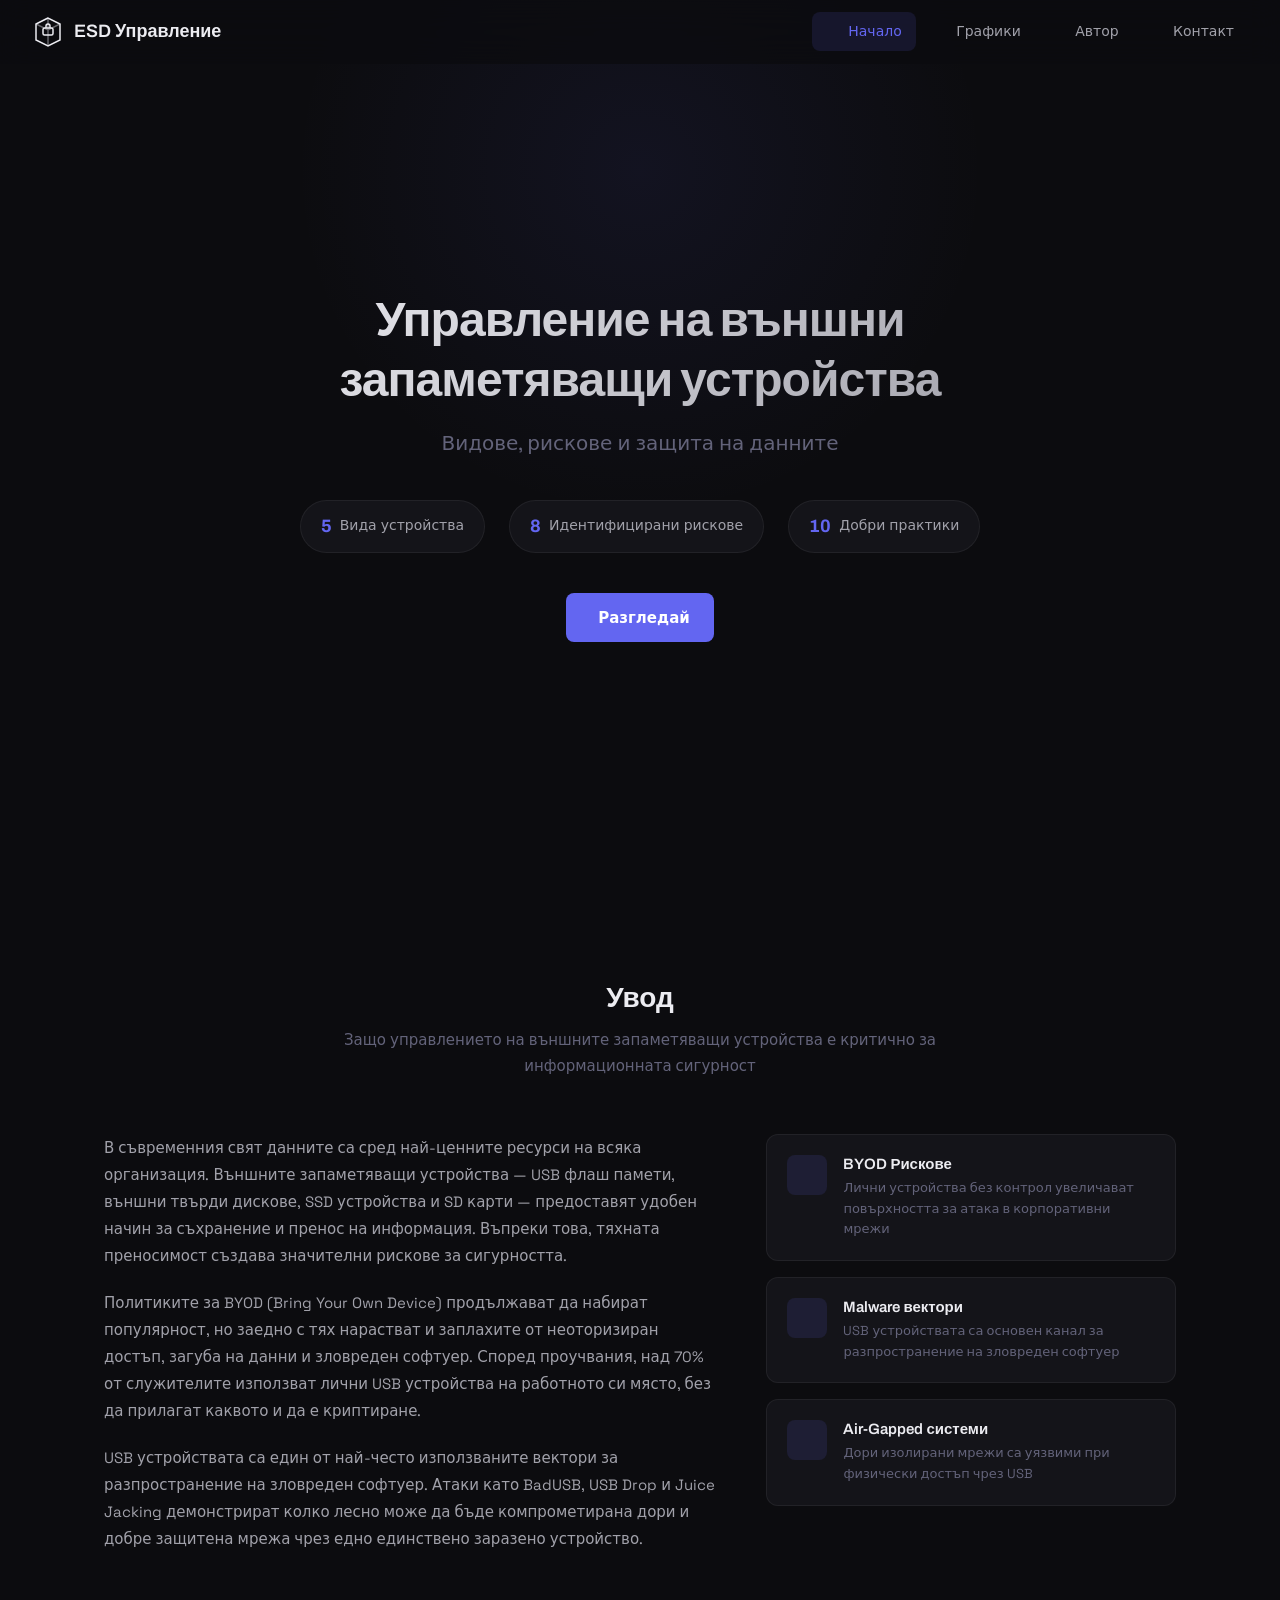
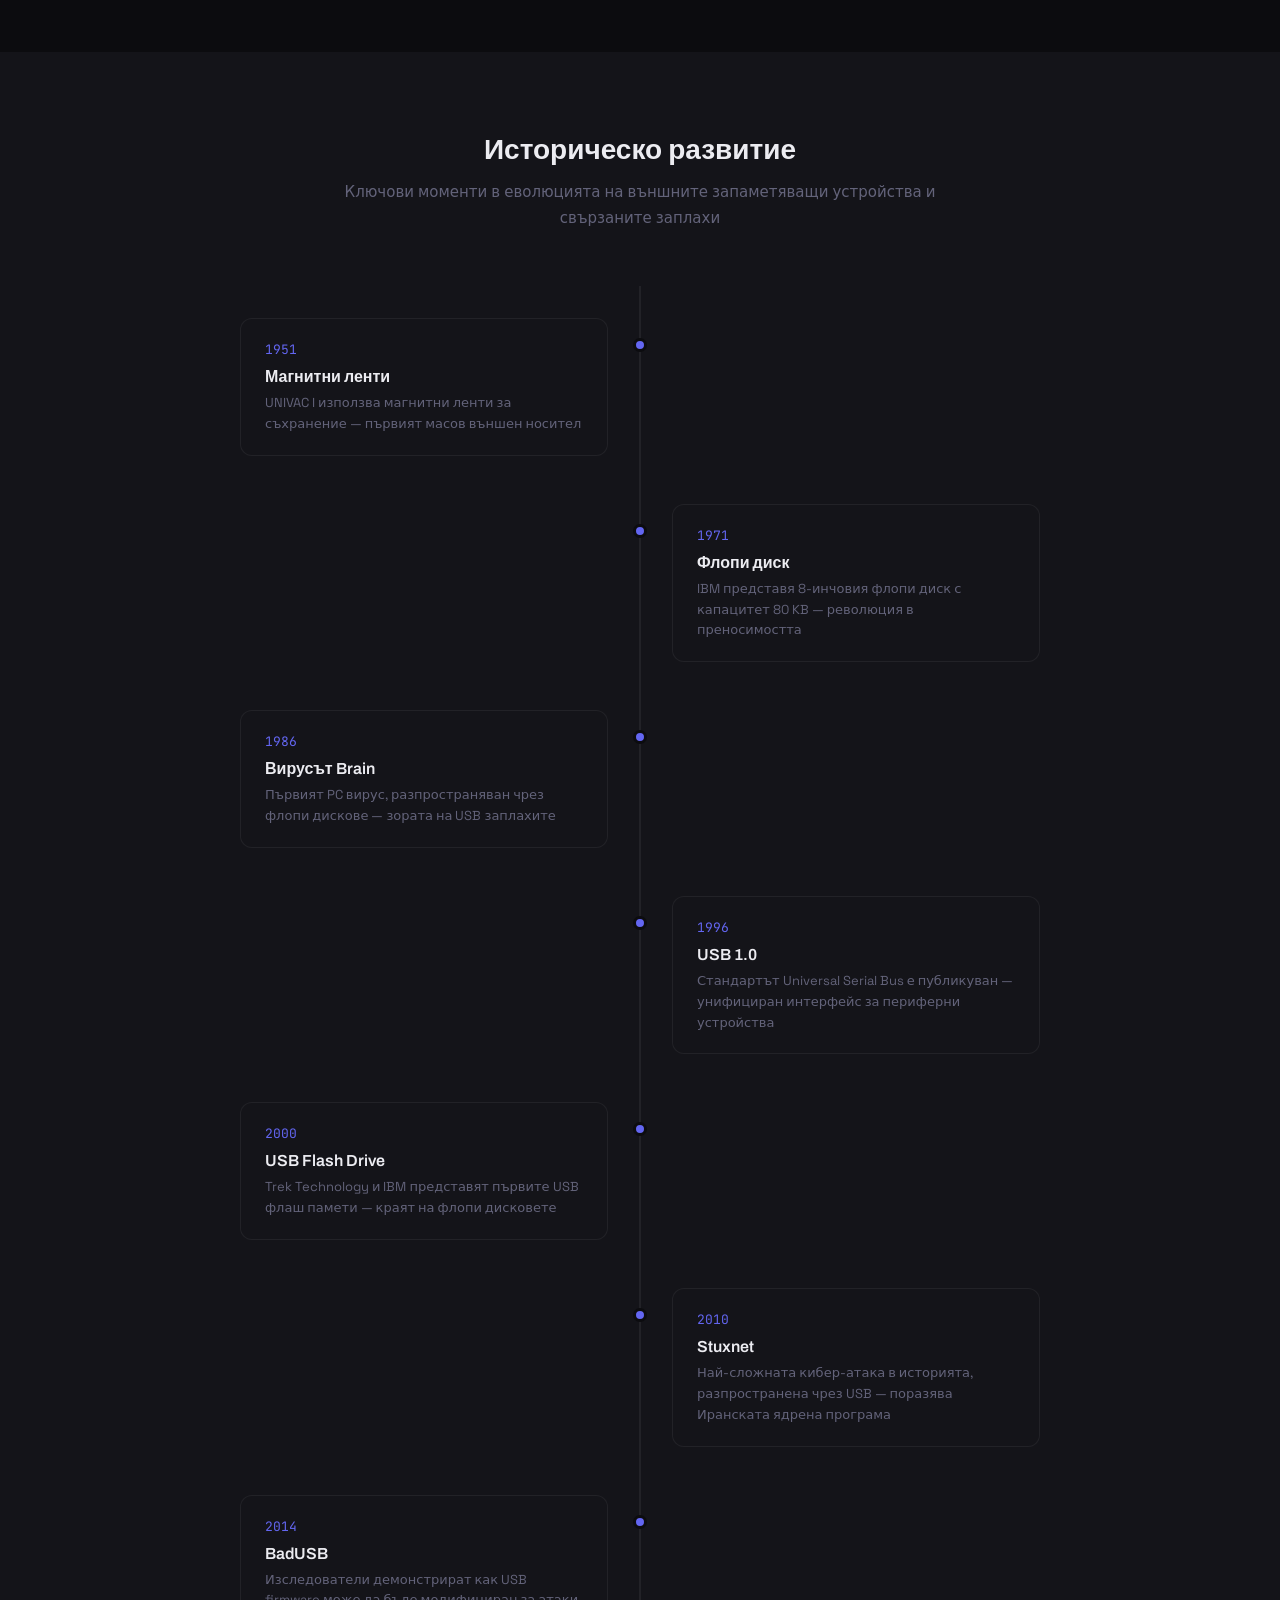
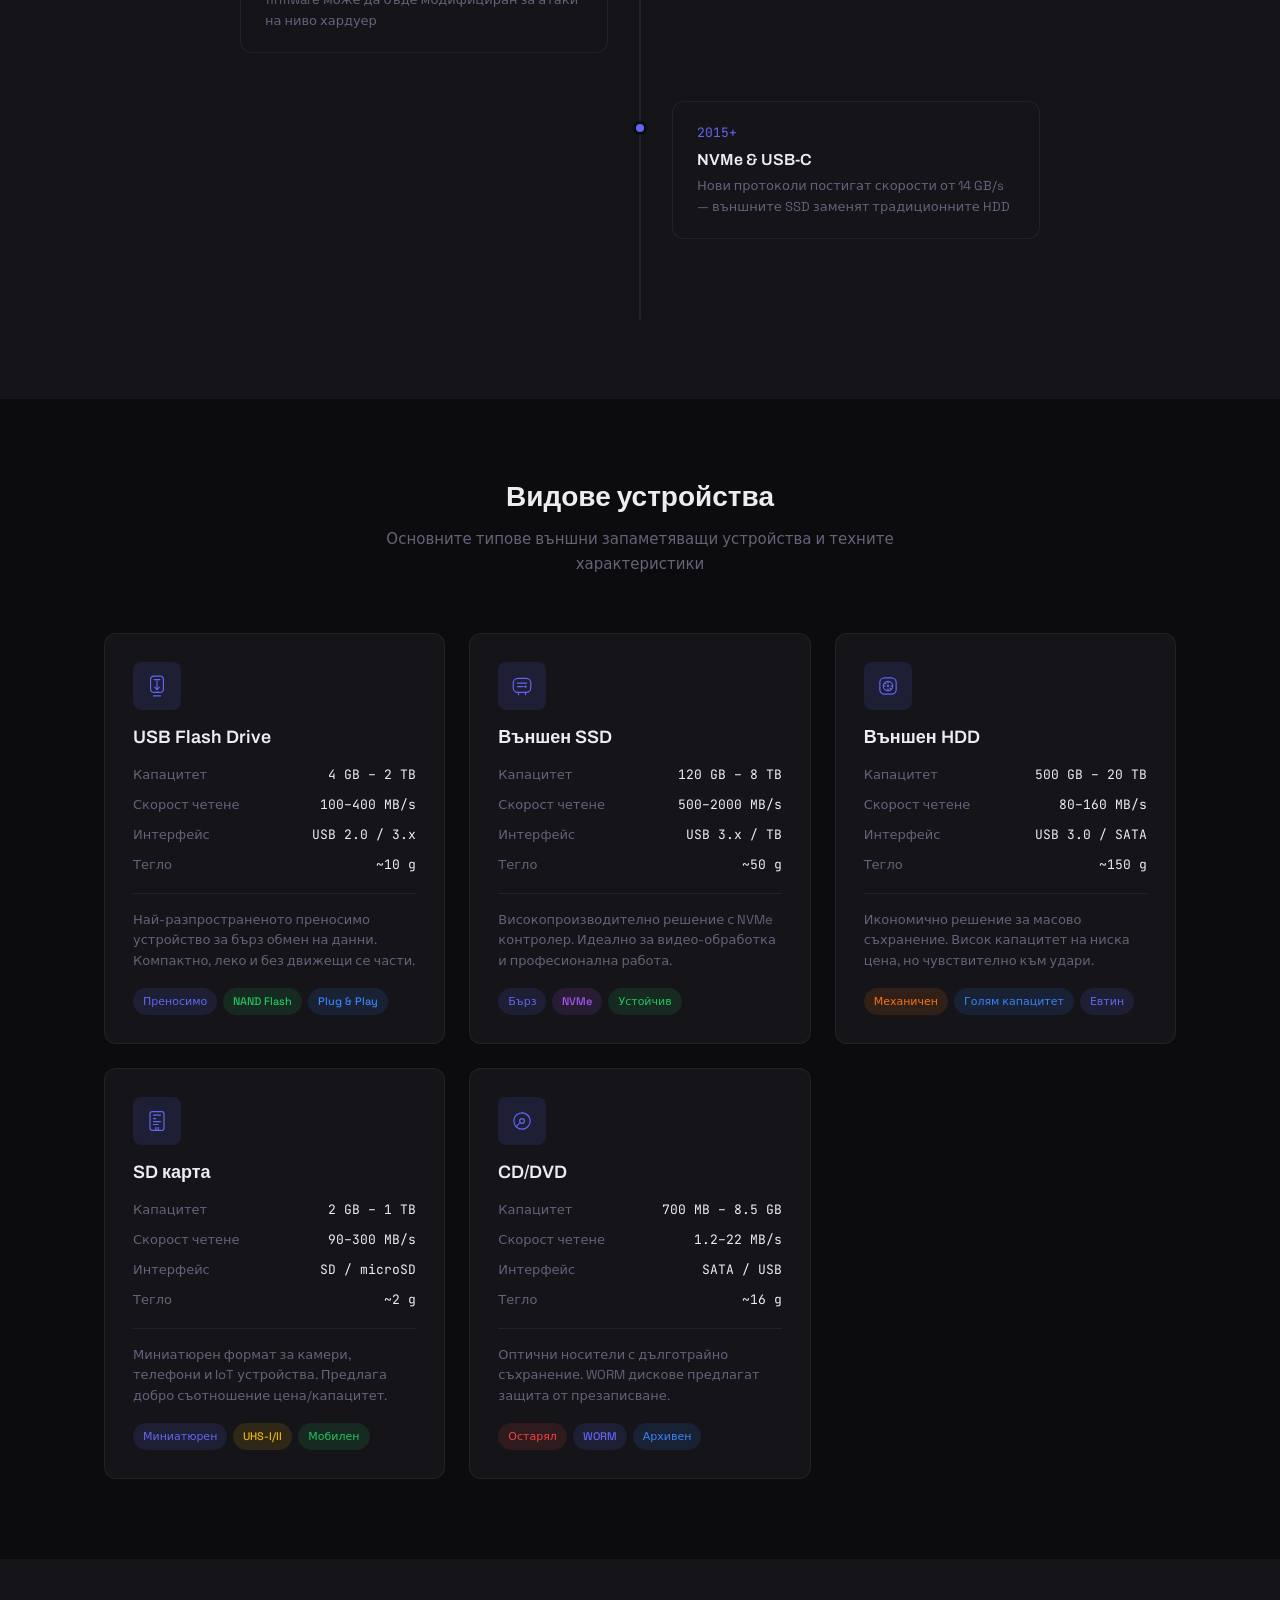
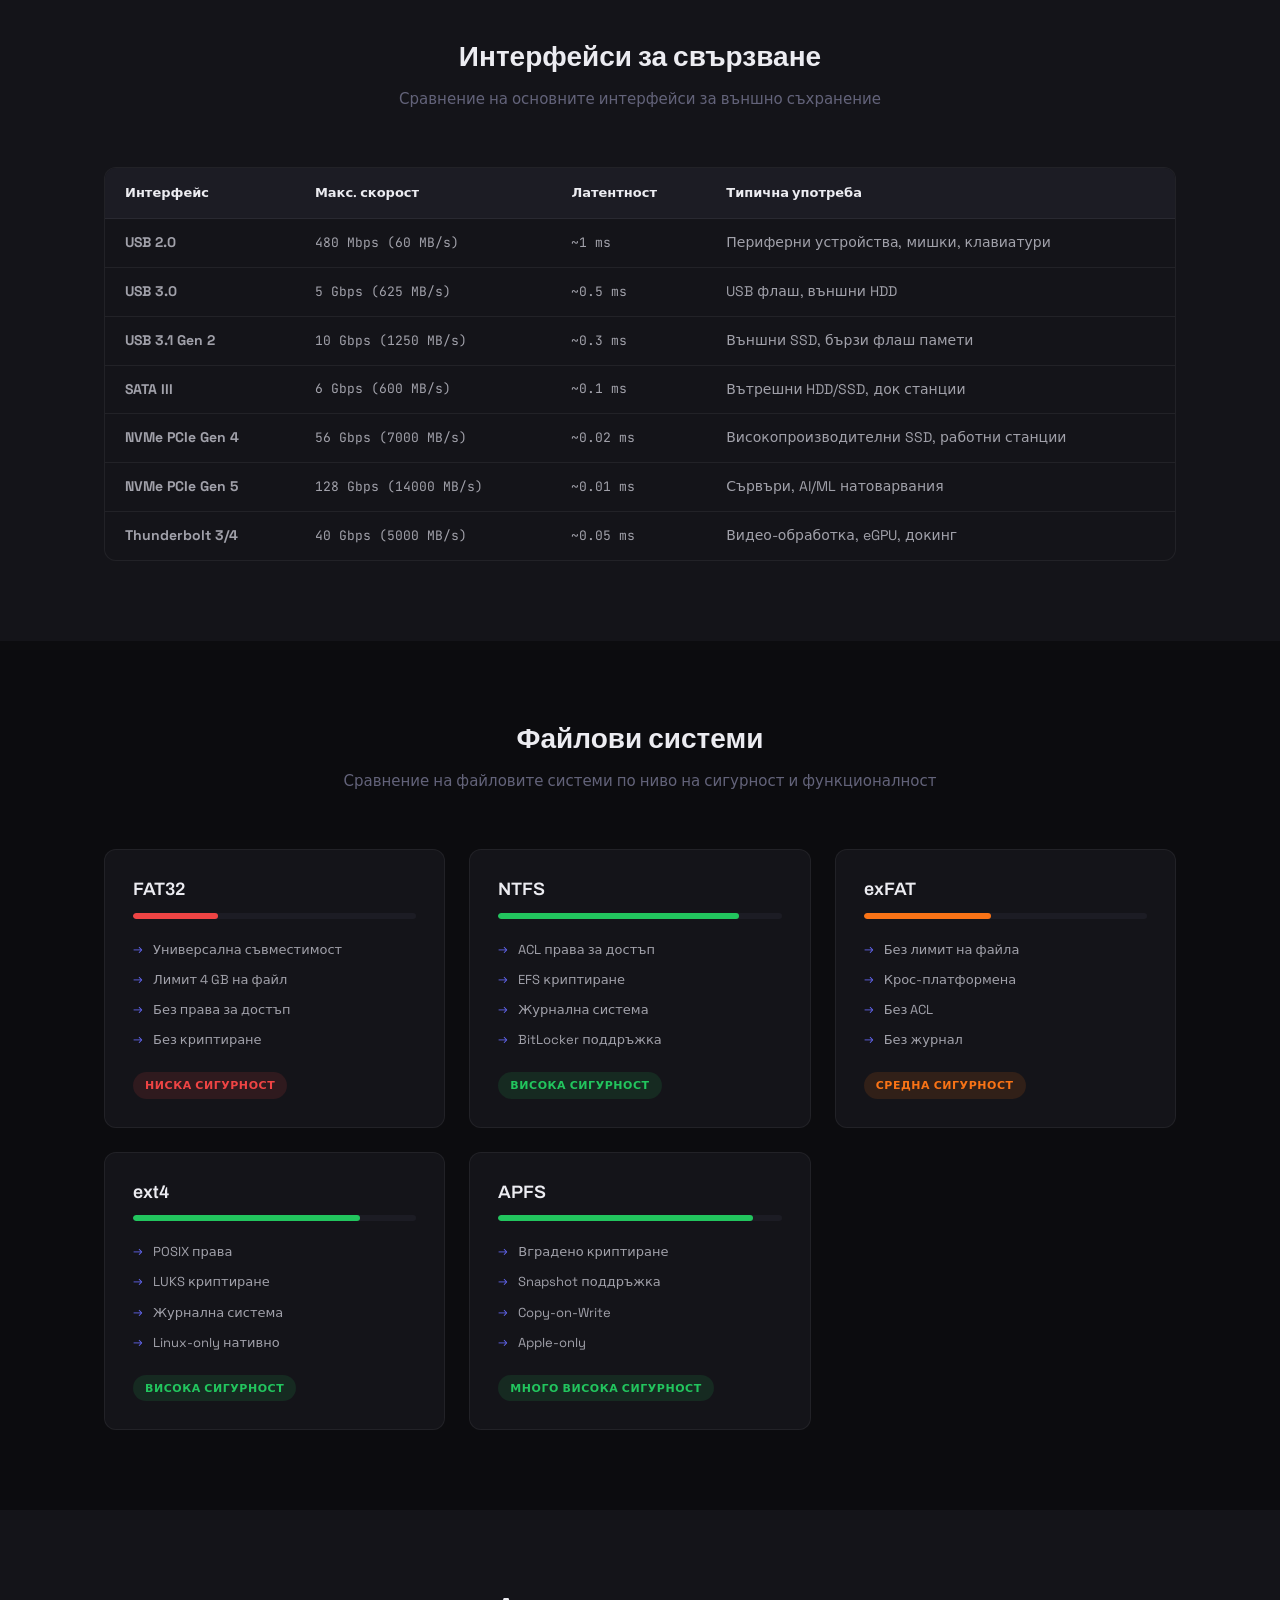
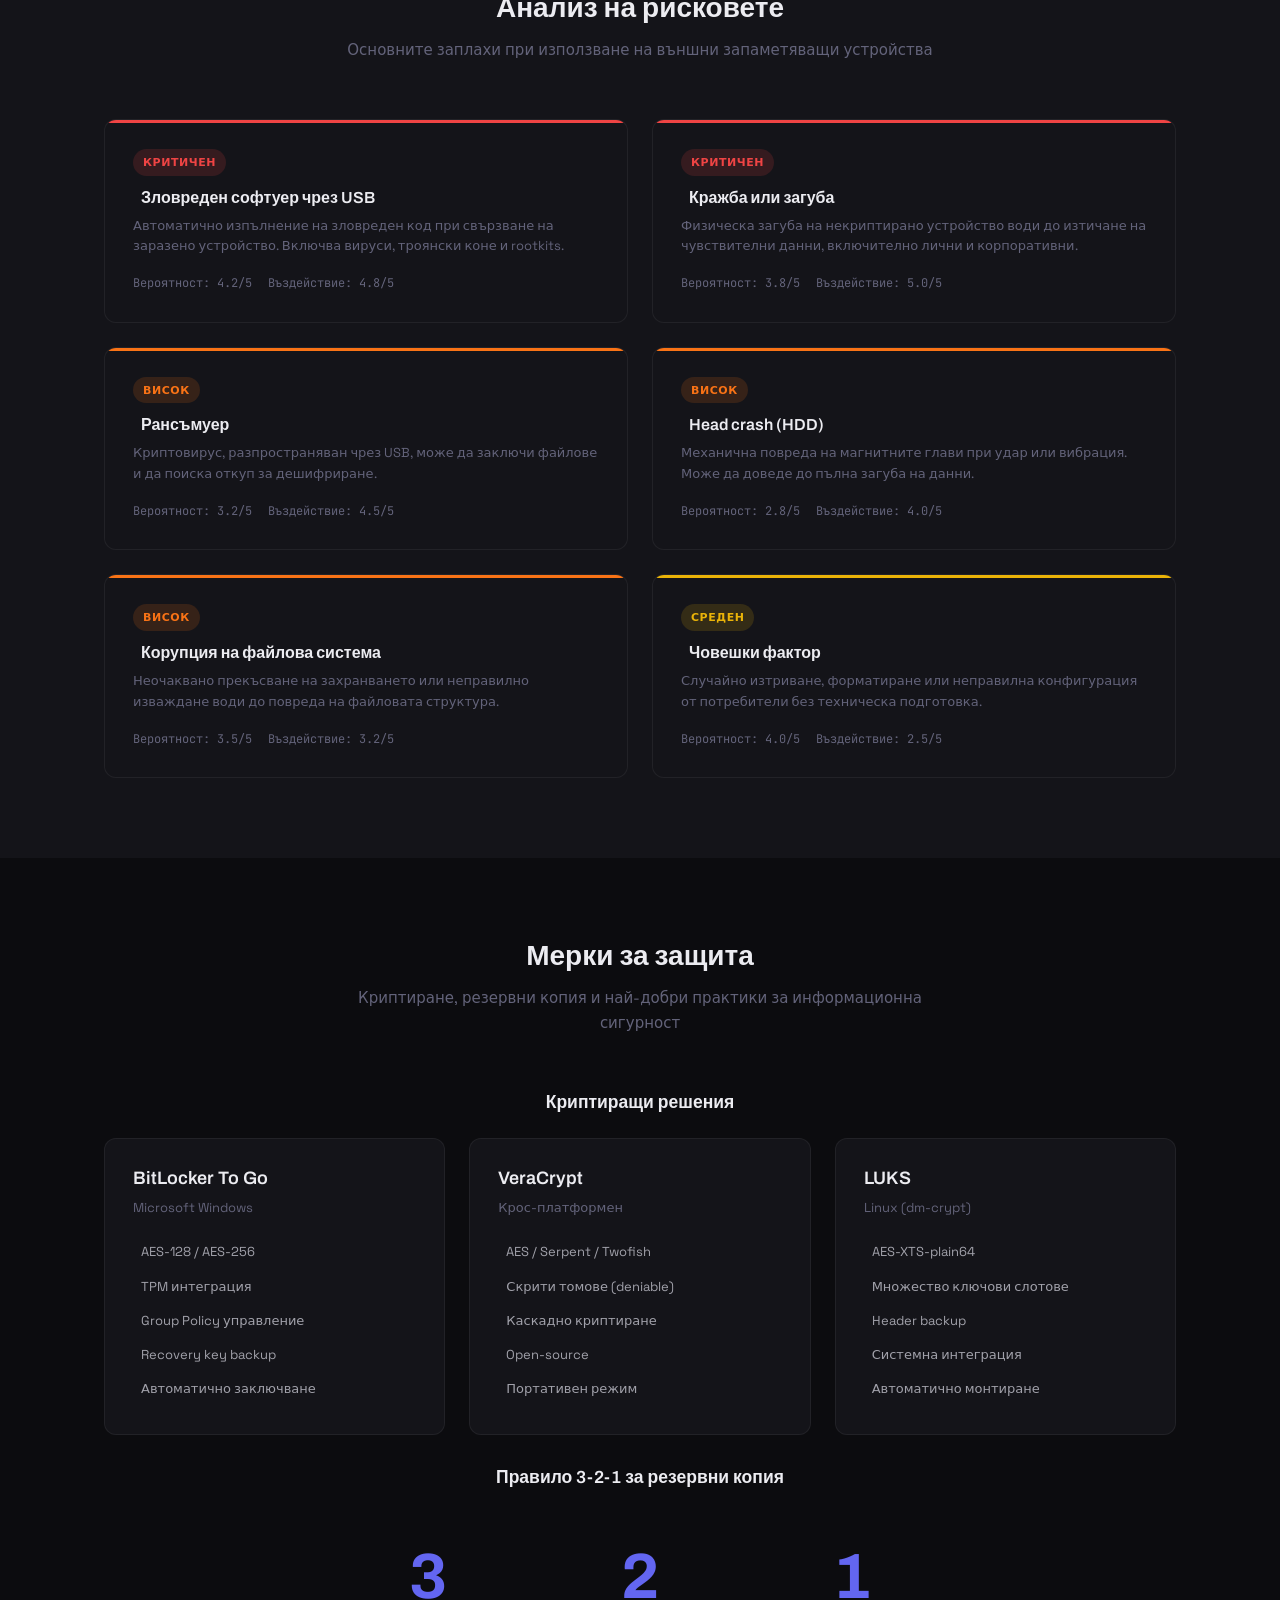
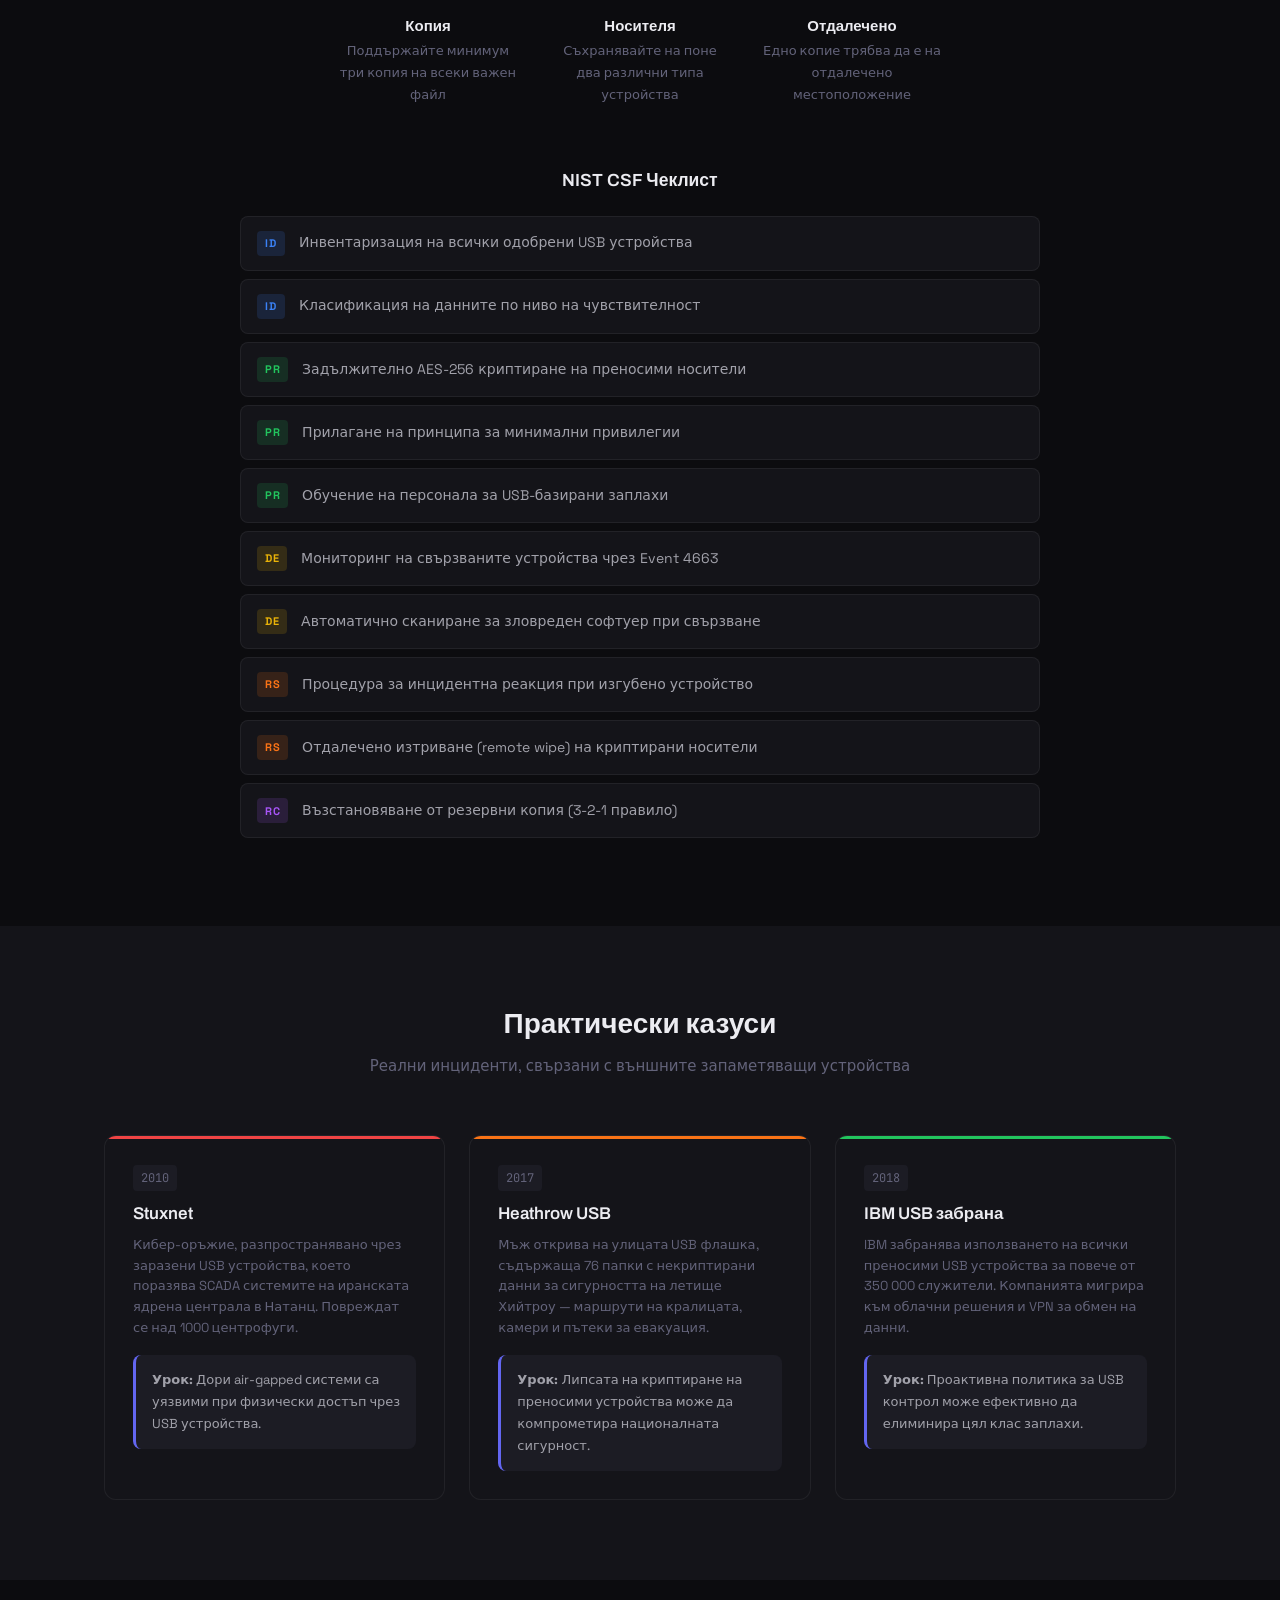
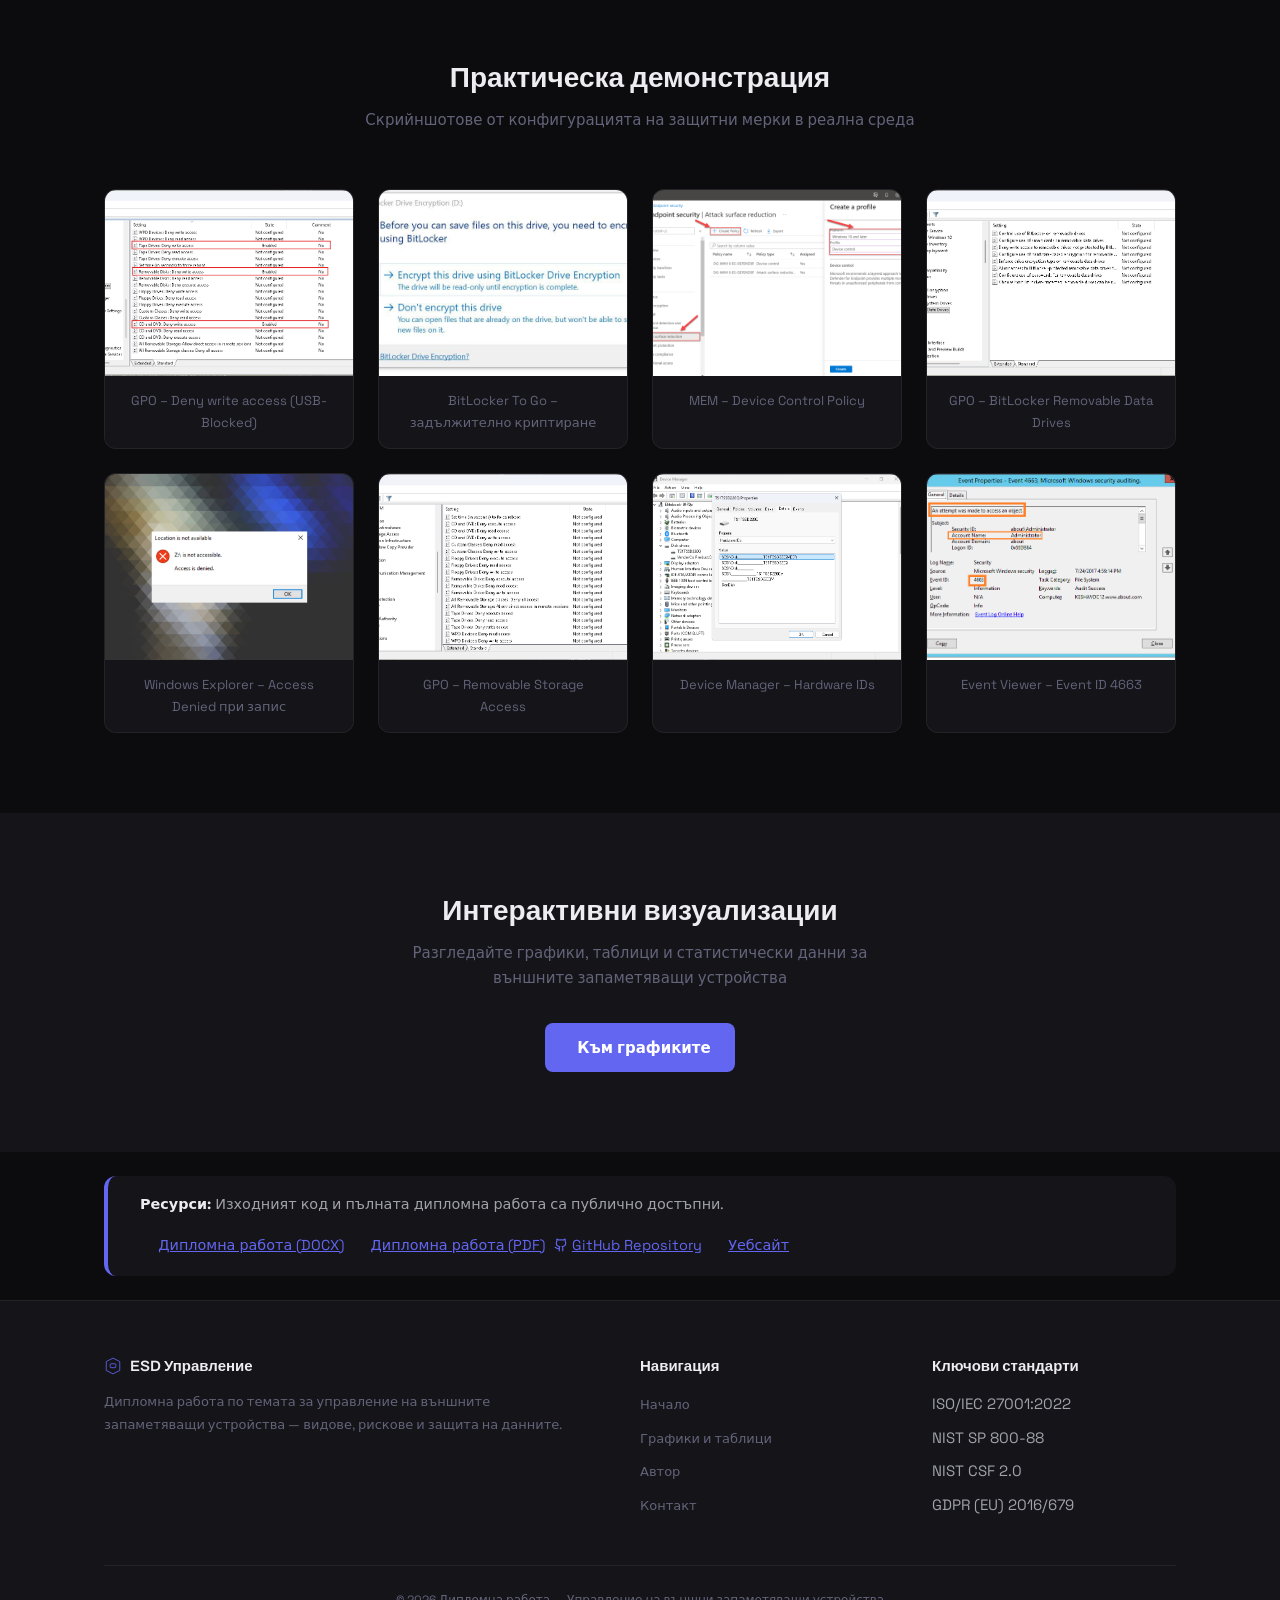
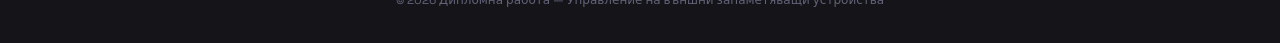
==== web/index.html @ ff4029f3 "Refactor code structure for improved readability and maintainability" ====
﻿<!DOCTYPE html>
<html lang="bg">
<head>
  <meta charset="UTF-8">
  <meta name="viewport" content="width=device-width, initial-scale=1.0">
  <title>ESD — Управление на външни запаметяващи устройства</title>
  <meta name="description" content="Дипломна работа — Видове, рискове и защита на данните при използване на USB, SSD, HDD, SD карти и оптични носители.">
  <link rel="stylesheet" href="css/style.css">
  <link rel="icon" type="image/x-icon" href="assets/img/favicon.ico">
  <link rel="icon" type="image/svg+xml" href="assets/img/favicon.svg">
</head>
<body>
  <nav class="navbar" id="navbar">
    <a href="index.html" class="nav-brand">
      <svg class="logo-svg" viewBox="0 0 32 32" fill="none" xmlns="http://www.w3.org/2000/svg" aria-label="ESD Logo">
        <path d="M16 2L4 8v16l12 6 12-6V8L16 2z" stroke="currentColor" stroke-width="1.5" fill="none"/>
        <path d="M16 2v28M4 8l12 6 12-6" stroke="currentColor" stroke-width="1.5" opacity="0.4"/>
        <rect x="11" y="12" width="10" height="7" rx="1.5" stroke="currentColor" stroke-width="1.5"/>
        <path d="M14 12V10a2 2 0 0 1 4 0v2" stroke="currentColor" stroke-width="1.5"/>
      </svg>
      <span>ESD Управление</span>
    </a>
    <button class="nav-toggle" aria-label="Отвори навигация" id="navToggle">
      <i data-lucide="menu"></i>
    </button>
    <ul class="nav-links" id="navLinks">
      <li><a href="index.html" class="active"><i data-lucide="home"></i> Начало</a></li>
      <li><a href="charts.html"><i data-lucide="bar-chart-2"></i> Графики</a></li>
      <li><a href="author.html"><i data-lucide="graduation-cap"></i> Автор</a></li>
      <li><a href="contact.html"><i data-lucide="mail"></i> Контакт</a></li>
    </ul>
  </nav>
  <section class="hero" id="hero">
    <div class="hero-content">
      <h1>Управление на външни запаметяващи устройства</h1>
      <p class="hero-subtitle">Видове, рискове и защита на данните</p>
      <div class="hero-stats">
        <div class="stat-pill"><strong>5</strong> Вида устройства</div>
        <div class="stat-pill"><strong>8</strong> Идентифицирани рискове</div>
        <div class="stat-pill"><strong>10</strong> Добри практики</div>
      </div>
      <a href="#intro" class="btn btn-primary"><i data-lucide="arrow-down"></i> Разгледай</a>
    </div>
  </section>
  <section class="section" id="intro">
    <div class="container">
      <div class="section-header fade-in">
        <h2>Увод</h2>
        <p>Защо управлението на външните запаметяващи устройства е критично за информационната сигурност</p>
      </div>
      <div class="intro-grid fade-in">
        <div class="intro-text">
          <p>В съвременния свят данните са сред най-ценните ресурси на всяка организация. Външните запаметяващи устройства — USB флаш памети, външни твърди дискове, SSD устройства и SD карти — предоставят удобен начин за съхранение и пренос на информация. Въпреки това, тяхната преносимост създава значителни рискове за сигурността.</p>
          <p>Политиките за BYOD (Bring Your Own Device) продължават да набират популярност, но заедно с тях нарастват и заплахите от неоторизиран достъп, загуба на данни и зловреден софтуер. Според проучвания, над 70% от служителите използват лични USB устройства на работното си място, без да прилагат каквото и да е криптиране.</p>
          <p>USB устройствата са един от най-често използваните вектори за разпространение на зловреден софтуер. Атаки като BadUSB, USB Drop и Juice Jacking демонстрират колко лесно може да бъде компрометирана дори и добре защитена мрежа чрез едно единствено заразено устройство.</p>
        </div>
        <div class="highlight-cards">
          <div class="highlight-card">
            <div class="icon"><i data-lucide="smartphone"></i></div>
            <div>
              <h4>BYOD Рискове</h4>
              <p>Лични устройства без контрол увеличават повърхността за атака в корпоративни мрежи</p>
            </div>
          </div>
          <div class="highlight-card">
            <div class="icon"><i data-lucide="bug"></i></div>
            <div>
              <h4>Malware вектори</h4>
              <p>USB устройствата са основен канал за разпространение на зловреден софтуер</p>
            </div>
          </div>
          <div class="highlight-card">
            <div class="icon"><i data-lucide="shield-off"></i></div>
            <div>
              <h4>Air-Gapped системи</h4>
              <p>Дори изолирани мрежи са уязвими при физически достъп чрез USB</p>
            </div>
          </div>
        </div>
      </div>
    </div>
  </section>
  <section class="section" id="history" style="background: var(--bg-surface);">
    <div class="container">
      <div class="section-header fade-in">
        <h2>Историческо развитие</h2>
        <p>Ключови моменти в еволюцията на външните запаметяващи устройства и свързаните заплахи</p>
      </div>
      <div class="timeline fade-in">
        <div class="timeline-item">
          <div class="timeline-dot"></div>
          <div class="timeline-card">
            <div class="timeline-year">1951</div>
            <h4>Магнитни ленти</h4>
            <p>UNIVAC I използва магнитни ленти за съхранение — първият масов външен носител</p>
          </div>
        </div>
        <div class="timeline-item">
          <div class="timeline-dot"></div>
          <div class="timeline-card">
            <div class="timeline-year">1971</div>
            <h4>Флопи диск</h4>
            <p>IBM представя 8-инчовия флопи диск с капацитет 80 KB — революция в преносимостта</p>
          </div>
        </div>
        <div class="timeline-item">
          <div class="timeline-dot"></div>
          <div class="timeline-card">
            <div class="timeline-year">1986</div>
            <h4>Вирусът Brain</h4>
            <p>Първият PC вирус, разпространяван чрез флопи дискове — зората на USB заплахите</p>
          </div>
        </div>
        <div class="timeline-item">
          <div class="timeline-dot"></div>
          <div class="timeline-card">
            <div class="timeline-year">1996</div>
            <h4>USB 1.0</h4>
            <p>Стандартът Universal Serial Bus е публикуван — унифициран интерфейс за периферни устройства</p>
          </div>
        </div>
        <div class="timeline-item">
          <div class="timeline-dot"></div>
          <div class="timeline-card">
            <div class="timeline-year">2000</div>
            <h4>USB Flash Drive</h4>
            <p>Trek Technology и IBM представят първите USB флаш памети — краят на флопи дисковете</p>
          </div>
        </div>
        <div class="timeline-item">
          <div class="timeline-dot"></div>
          <div class="timeline-card">
            <div class="timeline-year">2010</div>
            <h4>Stuxnet</h4>
            <p>Най-сложната кибер-атака в историята, разпространена чрез USB — поразява Иранската ядрена програма</p>
          </div>
        </div>
        <div class="timeline-item">
          <div class="timeline-dot"></div>
          <div class="timeline-card">
            <div class="timeline-year">2014</div>
            <h4>BadUSB</h4>
            <p>Изследователи демонстрират как USB firmware може да бъде модифициран за атаки на ниво хардуер</p>
          </div>
        </div>
        <div class="timeline-item">
          <div class="timeline-dot"></div>
          <div class="timeline-card">
            <div class="timeline-year">2015+</div>
            <h4>NVMe & USB-C</h4>
            <p>Нови протоколи постигат скорости от 14 GB/s — външните SSD заменят традиционните HDD</p>
          </div>
        </div>
      </div>
    </div>
  </section>
  <section class="section" id="devices">
    <div class="container">
      <div class="section-header fade-in">
        <h2>Видове устройства</h2>
        <p>Основните типове външни запаметяващи устройства и техните характеристики</p>
      </div>
      <div class="grid-3 stagger fade-in">
        <div class="device-card">
          <div class="device-icon" aria-hidden="true">
            <svg class="device-illustration" viewBox="0 0 48 48" fill="none" xmlns="http://www.w3.org/2000/svg">
              <rect x="13" y="7" width="22" height="28" rx="6" stroke="currentColor" stroke-width="2"/>
              <path d="M19 13h10" stroke="currentColor" stroke-width="2" stroke-linecap="round"/>
              <path d="M24 15v15" stroke="currentColor" stroke-width="2" stroke-linecap="round"/>
              <path d="M24 30l-4-4" stroke="currentColor" stroke-width="2" stroke-linecap="round" stroke-linejoin="round"/>
              <path d="M24 30l4-4" stroke="currentColor" stroke-width="2" stroke-linecap="round" stroke-linejoin="round"/>
              <path d="M21 35h6" stroke="currentColor" stroke-width="2" stroke-linecap="round"/>
              <path d="M18 41h12" stroke="currentColor" stroke-width="2" stroke-linecap="round"/>
            </svg>
          </div>
          <h3>USB Flash Drive</h3>
          <div class="device-specs">
            <div class="spec-row"><span class="spec-label">Капацитет</span><span class="spec-value">4 GB – 2 TB</span></div>
            <div class="spec-row"><span class="spec-label">Скорост четене</span><span class="spec-value">100–400 MB/s</span></div>
            <div class="spec-row"><span class="spec-label">Интерфейс</span><span class="spec-value">USB 2.0 / 3.x</span></div>
            <div class="spec-row"><span class="spec-label">Тегло</span><span class="spec-value">~10 g</span></div>
          </div>
          <p>Най-разпространеното преносимо устройство за бърз обмен на данни. Компактно, леко и без движещи се части.</p>
          <div class="tag-pills">
            <span class="tag-pill">Преносимо</span>
            <span class="tag-pill green">NAND Flash</span>
            <span class="tag-pill blue">Plug & Play</span>
          </div>
        </div>
        <div class="device-card">
          <div class="device-icon" aria-hidden="true">
            <svg class="device-illustration" viewBox="0 0 48 48" fill="none" xmlns="http://www.w3.org/2000/svg">
              <rect x="9" y="11" width="30" height="24" rx="8" stroke="currentColor" stroke-width="2"/>
              <path d="M16 19h16" stroke="currentColor" stroke-width="2" stroke-linecap="round"/>
              <path d="M16 25h10" stroke="currentColor" stroke-width="2" stroke-linecap="round"/>
              <circle cx="30" cy="25" r="2" fill="currentColor"/>
              <path d="M18 35v4" stroke="currentColor" stroke-width="2" stroke-linecap="round"/>
              <path d="M30 35v4" stroke="currentColor" stroke-width="2" stroke-linecap="round"/>
            </svg>
          </div>
          <h3>Външен SSD</h3>
          <div class="device-specs">
            <div class="spec-row"><span class="spec-label">Капацитет</span><span class="spec-value">120 GB – 8 TB</span></div>
            <div class="spec-row"><span class="spec-label">Скорост четене</span><span class="spec-value">500–2000 MB/s</span></div>
            <div class="spec-row"><span class="spec-label">Интерфейс</span><span class="spec-value">USB 3.x / TB</span></div>
            <div class="spec-row"><span class="spec-label">Тегло</span><span class="spec-value">~50 g</span></div>
          </div>
          <p>Високопроизводително решение с NVMe контролер. Идеално за видео-обработка и професионална работа.</p>
          <div class="tag-pills">
            <span class="tag-pill">Бърз</span>
            <span class="tag-pill purple">NVMe</span>
            <span class="tag-pill green">Устойчив</span>
          </div>
        </div>
        <div class="device-card">
          <div class="device-icon" aria-hidden="true">
            <svg class="device-illustration" viewBox="0 0 48 48" fill="none" xmlns="http://www.w3.org/2000/svg">
              <rect x="10" y="10" width="28" height="28" rx="8" stroke="currentColor" stroke-width="2"/>
              <circle cx="24" cy="24" r="8" stroke="currentColor" stroke-width="2"/>
              <circle cx="24" cy="24" r="2" fill="currentColor"/>
              <path d="M24 16v3" stroke="currentColor" stroke-width="2" stroke-linecap="round"/>
              <path d="M24 29v3" stroke="currentColor" stroke-width="2" stroke-linecap="round"/>
              <path d="M16 24h3" stroke="currentColor" stroke-width="2" stroke-linecap="round"/>
              <path d="M29 24h3" stroke="currentColor" stroke-width="2" stroke-linecap="round"/>
              <path d="M18.5 18.5l2 2" stroke="currentColor" stroke-width="2" stroke-linecap="round"/>
              <path d="M27.5 27.5l2 2" stroke="currentColor" stroke-width="2" stroke-linecap="round"/>
            </svg>
          </div>
          <h3>Външен HDD</h3>
          <div class="device-specs">
            <div class="spec-row"><span class="spec-label">Капацитет</span><span class="spec-value">500 GB – 20 TB</span></div>
            <div class="spec-row"><span class="spec-label">Скорост четене</span><span class="spec-value">80–160 MB/s</span></div>
            <div class="spec-row"><span class="spec-label">Интерфейс</span><span class="spec-value">USB 3.0 / SATA</span></div>
            <div class="spec-row"><span class="spec-label">Тегло</span><span class="spec-value">~150 g</span></div>
          </div>
          <p>Икономично решение за масово съхранение. Висок капацитет на ниска цена, но чувствително към удари.</p>
          <div class="tag-pills">
            <span class="tag-pill orange">Механичен</span>
            <span class="tag-pill blue">Голям капацитет</span>
            <span class="tag-pill">Евтин</span>
          </div>
        </div>
        <div class="device-card">
          <div class="device-icon" aria-hidden="true">
            <svg class="device-illustration" viewBox="0 0 48 48" fill="none" xmlns="http://www.w3.org/2000/svg">
              <rect x="12" y="8" width="24" height="32" rx="4" stroke="currentColor" stroke-width="2"/>
              <path d="M18 14h12" stroke="currentColor" stroke-width="2" stroke-linecap="round"/>
              <path d="M18 20h4" stroke="currentColor" stroke-width="2" stroke-linecap="round"/>
              <path d="M18 25h12" stroke="currentColor" stroke-width="2" stroke-linecap="round"/>
              <path d="M18 30h8" stroke="currentColor" stroke-width="2" stroke-linecap="round"/>
              <path d="M22 40v-5" stroke="currentColor" stroke-width="2" stroke-linecap="round"/>
              <path d="M26 40v-5" stroke="currentColor" stroke-width="2" stroke-linecap="round"/>
            </svg>
          </div>
          <h3>SD карта</h3>
          <div class="device-specs">
            <div class="spec-row"><span class="spec-label">Капацитет</span><span class="spec-value">2 GB – 1 TB</span></div>
            <div class="spec-row"><span class="spec-label">Скорост четене</span><span class="spec-value">90–300 MB/s</span></div>
            <div class="spec-row"><span class="spec-label">Интерфейс</span><span class="spec-value">SD / microSD</span></div>
            <div class="spec-row"><span class="spec-label">Тегло</span><span class="spec-value">~2 g</span></div>
          </div>
          <p>Миниатюрен формат за камери, телефони и IoT устройства. Предлага добро съотношение цена/капацитет.</p>
          <div class="tag-pills">
            <span class="tag-pill">Миниатюрен</span>
            <span class="tag-pill yellow">UHS-I/II</span>
            <span class="tag-pill green">Мобилен</span>
          </div>
        </div>
        <div class="device-card">
          <div class="device-icon" aria-hidden="true">
            <svg class="device-illustration" viewBox="0 0 48 48" fill="none" xmlns="http://www.w3.org/2000/svg">
              <circle cx="24" cy="24" r="14" stroke="currentColor" stroke-width="2"/>
              <circle cx="24" cy="24" r="4" stroke="currentColor" stroke-width="2"/>
              <path d="M24 10a14 14 0 0 1 12.12 7" stroke="currentColor" stroke-width="2" stroke-linecap="round" opacity="0.55"/>
              <path d="M14 33.5 19.5 28" stroke="currentColor" stroke-width="2" stroke-linecap="round"/>
            </svg>
          </div>
          <h3>CD/DVD</h3>
          <div class="device-specs">
            <div class="spec-row"><span class="spec-label">Капацитет</span><span class="spec-value">700 MB – 8.5 GB</span></div>
            <div class="spec-row"><span class="spec-label">Скорост четене</span><span class="spec-value">1.2–22 MB/s</span></div>
            <div class="spec-row"><span class="spec-label">Интерфейс</span><span class="spec-value">SATA / USB</span></div>
            <div class="spec-row"><span class="spec-label">Тегло</span><span class="spec-value">~16 g</span></div>
          </div>
          <p>Оптични носители с дълготрайно съхранение. WORM дискове предлагат защита от презаписване.</p>
          <div class="tag-pills">
            <span class="tag-pill red">Остарял</span>
            <span class="tag-pill">WORM</span>
            <span class="tag-pill blue">Архивен</span>
          </div>
        </div>

      </div>
    </div>
  </section>
  <section class="section" id="interfaces" style="background: var(--bg-surface);">
    <div class="container">
      <div class="section-header fade-in">
        <h2>Интерфейси за свързване</h2>
        <p>Сравнение на основните интерфейси за външно съхранение</p>
      </div>
      <div class="data-table-wrapper fade-in">
        <table class="data-table">
          <thead>
            <tr>
              <th>Интерфейс</th>
              <th>Макс. скорост</th>
              <th>Латентност</th>
              <th>Типична употреба</th>
            </tr>
          </thead>
          <tbody>
            <tr>
              <td><strong>USB 2.0</strong></td>
              <td class="mono">480 Mbps (60 MB/s)</td>
              <td class="mono">~1 ms</td>
              <td>Периферни устройства, мишки, клавиатури</td>
            </tr>
            <tr>
              <td><strong>USB 3.0</strong></td>
              <td class="mono">5 Gbps (625 MB/s)</td>
              <td class="mono">~0.5 ms</td>
              <td>USB флаш, външни HDD</td>
            </tr>
            <tr>
              <td><strong>USB 3.1 Gen 2</strong></td>
              <td class="mono">10 Gbps (1250 MB/s)</td>
              <td class="mono">~0.3 ms</td>
              <td>Външни SSD, бързи флаш памети</td>
            </tr>
            <tr>
              <td><strong>SATA III</strong></td>
              <td class="mono">6 Gbps (600 MB/s)</td>
              <td class="mono">~0.1 ms</td>
              <td>Вътрешни HDD/SSD, док станции</td>
            </tr>
            <tr>
              <td><strong>NVMe PCIe Gen 4</strong></td>
              <td class="mono">56 Gbps (7000 MB/s)</td>
              <td class="mono">~0.02 ms</td>
              <td>Високопроизводителни SSD, работни станции</td>
            </tr>
            <tr>
              <td><strong>NVMe PCIe Gen 5</strong></td>
              <td class="mono">128 Gbps (14000 MB/s)</td>
              <td class="mono">~0.01 ms</td>
              <td>Сървъри, AI/ML натоварвания</td>
            </tr>
            <tr>
              <td><strong>Thunderbolt 3/4</strong></td>
              <td class="mono">40 Gbps (5000 MB/s)</td>
              <td class="mono">~0.05 ms</td>
              <td>Видео-обработка, eGPU, докинг</td>
            </tr>
          </tbody>
        </table>
      </div>
    </div>
  </section>
  <section class="section" id="filesystems">
    <div class="container">
      <div class="section-header fade-in">
        <h2>Файлови системи</h2>
        <p>Сравнение на файловите системи по ниво на сигурност и функционалност</p>
      </div>
      <div class="grid-3 stagger fade-in">

        <div class="fs-card">
          <h3>FAT32</h3>
          <div class="security-bar"><div class="security-fill" style="width:30%; background: var(--red);"></div></div>
          <ul>
            <li>Универсална съвместимост</li>
            <li>Лимит 4 GB на файл</li>
            <li>Без права за достъп</li>
            <li>Без криптиране</li>
          </ul>
          <span class="verdict-badge poor">Ниска сигурност</span>
        </div>

        <div class="fs-card">
          <h3>NTFS</h3>
          <div class="security-bar"><div class="security-fill" style="width:85%; background: var(--green);"></div></div>
          <ul>
            <li>ACL права за достъп</li>
            <li>EFS криптиране</li>
            <li>Журнална система</li>
            <li>BitLocker поддръжка</li>
          </ul>
          <span class="verdict-badge good">Висока сигурност</span>
        </div>

        <div class="fs-card">
          <h3>exFAT</h3>
          <div class="security-bar"><div class="security-fill" style="width:45%; background: var(--orange);"></div></div>
          <ul>
            <li>Без лимит на файла</li>
            <li>Крос-платформена</li>
            <li>Без ACL</li>
            <li>Без журнал</li>
          </ul>
          <span class="verdict-badge limited">Средна сигурност</span>
        </div>

        <div class="fs-card">
          <h3>ext4</h3>
          <div class="security-bar"><div class="security-fill" style="width:80%; background: var(--green);"></div></div>
          <ul>
            <li>POSIX права</li>
            <li>LUKS криптиране</li>
            <li>Журнална система</li>
            <li>Linux-only нативно</li>
          </ul>
          <span class="verdict-badge good">Висока сигурност</span>
        </div>

        <div class="fs-card">
          <h3>APFS</h3>
          <div class="security-bar"><div class="security-fill" style="width:90%; background: var(--green);"></div></div>
          <ul>
            <li>Вградено криптиране</li>
            <li>Snapshot поддръжка</li>
            <li>Copy-on-Write</li>
            <li>Apple-only</li>
          </ul>
          <span class="verdict-badge good">Много висока сигурност</span>
        </div>

      </div>
    </div>
  </section>
  <section class="section" id="risks" style="background: var(--bg-surface);">
    <div class="container">
      <div class="section-header fade-in">
        <h2>Анализ на рисковете</h2>
        <p>Основните заплахи при използване на външни запаметяващи устройства</p>
      </div>
      <div class="grid-2 stagger fade-in">

        <div class="risk-card critical">
          <span class="severity-badge critical">Критичен</span>
          <h3><i data-lucide="bug"></i> Зловреден софтуер чрез USB</h3>
          <p>Автоматично изпълнение на зловреден код при свързване на заразено устройство. Включва вируси, троянски коне и rootkits.</p>
          <div class="risk-meta">
            <span>Вероятност: 4.2/5</span>
            <span>Въздействие: 4.8/5</span>
          </div>
        </div>

        <div class="risk-card critical">
          <span class="severity-badge critical">Критичен</span>
          <h3><i data-lucide="shield-off"></i> Кражба или загуба</h3>
          <p>Физическа загуба на некриптирано устройство води до изтичане на чувствителни данни, включително лични и корпоративни.</p>
          <div class="risk-meta">
            <span>Вероятност: 3.8/5</span>
            <span>Въздействие: 5.0/5</span>
          </div>
        </div>

        <div class="risk-card high">
          <span class="severity-badge high">Висок</span>
          <h3><i data-lucide="lock"></i> Рансъмуер</h3>
          <p>Криптовирус, разпространяван чрез USB, може да заключи файлове и да поиска откуп за дешифриране.</p>
          <div class="risk-meta">
            <span>Вероятност: 3.2/5</span>
            <span>Въздействие: 4.5/5</span>
          </div>
        </div>

        <div class="risk-card high">
          <span class="severity-badge high">Висок</span>
          <h3><i data-lucide="hard-drive"></i> Head crash (HDD)</h3>
          <p>Механична повреда на магнитните глави при удар или вибрация. Може да доведе до пълна загуба на данни.</p>
          <div class="risk-meta">
            <span>Вероятност: 2.8/5</span>
            <span>Въздействие: 4.0/5</span>
          </div>
        </div>

        <div class="risk-card high">
          <span class="severity-badge high">Висок</span>
          <h3><i data-lucide="file-warning"></i> Корупция на файлова система</h3>
          <p>Неочаквано прекъсване на захранването или неправилно изваждане води до повреда на файловата структура.</p>
          <div class="risk-meta">
            <span>Вероятност: 3.5/5</span>
            <span>Въздействие: 3.2/5</span>
          </div>
        </div>

        <div class="risk-card medium">
          <span class="severity-badge medium">Среден</span>
          <h3><i data-lucide="user-x"></i> Човешки фактор</h3>
          <p>Случайно изтриване, форматиране или неправилна конфигурация от потребители без техническа подготовка.</p>
          <div class="risk-meta">
            <span>Вероятност: 4.0/5</span>
            <span>Въздействие: 2.5/5</span>
          </div>
        </div>

      </div>
    </div>
  </section>
  <section class="section" id="protection">
    <div class="container">
      <div class="section-header fade-in">
        <h2>Мерки за защита</h2>
        <p>Криптиране, резервни копия и най-добри практики за информационна сигурност</p>
      </div>
      <h3 class="mb-3 fade-in" style="text-align:center; color: var(--text-primary);">Криптиращи решения</h3>
      <div class="grid-3 stagger fade-in mb-4">

        <div class="encrypt-card">
          <h3>BitLocker To Go</h3>
          <p class="subtitle">Microsoft Windows</p>
          <ul>
            <li><i data-lucide="check"></i> AES-128 / AES-256</li>
            <li><i data-lucide="check"></i> TPM интеграция</li>
            <li><i data-lucide="check"></i> Group Policy управление</li>
            <li><i data-lucide="check"></i> Recovery key backup</li>
            <li><i data-lucide="check"></i> Автоматично заключване</li>
          </ul>
        </div>

        <div class="encrypt-card">
          <h3>VeraCrypt</h3>
          <p class="subtitle">Крос-платформен</p>
          <ul>
            <li><i data-lucide="check"></i> AES / Serpent / Twofish</li>
            <li><i data-lucide="check"></i> Скрити томове (deniable)</li>
            <li><i data-lucide="check"></i> Каскадно криптиране</li>
            <li><i data-lucide="check"></i> Open-source</li>
            <li><i data-lucide="check"></i> Портативен режим</li>
          </ul>
        </div>

        <div class="encrypt-card">
          <h3>LUKS</h3>
          <p class="subtitle">Linux (dm-crypt)</p>
          <ul>
            <li><i data-lucide="check"></i> AES-XTS-plain64</li>
            <li><i data-lucide="check"></i> Множество ключови слотове</li>
            <li><i data-lucide="check"></i> Header backup</li>
            <li><i data-lucide="check"></i> Системна интеграция</li>
            <li><i data-lucide="check"></i> Автоматично монтиране</li>
          </ul>
        </div>

      </div>
      <h3 class="mb-3 fade-in" style="text-align:center; color: var(--text-primary);">Правило 3-2-1 за резервни копия</h3>
      <div class="backup-visual fade-in mb-4">
        <div class="backup-block">
          <div class="backup-number">3</div>
          <h4>Копия</h4>
          <p>Поддържайте минимум три копия на всеки важен файл</p>
        </div>
        <div class="backup-block">
          <div class="backup-number">2</div>
          <h4>Носителя</h4>
          <p>Съхранявайте на поне два различни типа устройства</p>
        </div>
        <div class="backup-block">
          <div class="backup-number">1</div>
          <h4>Отдалечено</h4>
          <p>Едно копие трябва да е на отдалечено местоположение</p>
        </div>
      </div>
      <h3 class="mb-3 fade-in" style="text-align:center; color: var(--text-primary);">NIST CSF Чеклист</h3>
      <div class="fade-in" style="max-width: 800px; margin: 0 auto;">
        <div class="nist-item"><span class="nist-badge id">ID</span><p>Инвентаризация на всички одобрени USB устройства</p></div>
        <div class="nist-item"><span class="nist-badge id">ID</span><p>Класификация на данните по ниво на чувствителност</p></div>
        <div class="nist-item"><span class="nist-badge pr">PR</span><p>Задължително AES-256 криптиране на преносими носители</p></div>
        <div class="nist-item"><span class="nist-badge pr">PR</span><p>Прилагане на принципа за минимални привилегии</p></div>
        <div class="nist-item"><span class="nist-badge pr">PR</span><p>Обучение на персонала за USB-базирани заплахи</p></div>
        <div class="nist-item"><span class="nist-badge de">DE</span><p>Мониторинг на свързваните устройства чрез Event 4663</p></div>
        <div class="nist-item"><span class="nist-badge de">DE</span><p>Автоматично сканиране за зловреден софтуер при свързване</p></div>
        <div class="nist-item"><span class="nist-badge rs">RS</span><p>Процедура за инцидентна реакция при изгубено устройство</p></div>
        <div class="nist-item"><span class="nist-badge rs">RS</span><p>Отдалечено изтриване (remote wipe) на криптирани носители</p></div>
        <div class="nist-item"><span class="nist-badge rc">RC</span><p>Възстановяване от резервни копия (3-2-1 правило)</p></div>
      </div>
    </div>
  </section>
  <section class="section" id="cases" style="background: var(--bg-surface);">
    <div class="container">
      <div class="section-header fade-in">
        <h2>Практически казуси</h2>
        <p>Реални инциденти, свързани с външните запаметяващи устройства</p>
      </div>
      <div class="grid-3 stagger fade-in">

        <div class="case-card danger">
          <span class="case-year">2010</span>
          <h3>Stuxnet</h3>
          <p>Кибер-оръжие, разпространявано чрез заразени USB устройства, което поразява SCADA системите на иранската ядрена централа в Натанц. Повреждат се над 1000 центрофуги.</p>
          <div class="case-lesson">
            <strong>Урок:</strong> Дори air-gapped системи са уязвими при физически достъп чрез USB устройства.
          </div>
        </div>

        <div class="case-card warning">
          <span class="case-year">2017</span>
          <h3>Heathrow USB</h3>
          <p>Мъж открива на улицата USB флашка, съдържаща 76 папки с некриптирани данни за сигурността на летище Хийтроу — маршрути на кралицата, камери и пътеки за евакуация.</p>
          <div class="case-lesson">
            <strong>Урок:</strong> Липсата на криптиране на преносими устройства може да компрометира националната сигурност.
          </div>
        </div>

        <div class="case-card success">
          <span class="case-year">2018</span>
          <h3>IBM USB забрана</h3>
          <p>IBM забранява използването на всички преносими USB устройства за повече от 350 000 служители. Компанията мигрира към облачни решения и VPN за обмен на данни.</p>
          <div class="case-lesson">
            <strong>Урок:</strong> Проактивна политика за USB контрол може ефективно да елиминира цял клас заплахи.
          </div>
        </div>

      </div>
    </div>
  </section>
  <section class="section" id="demo">
    <div class="container">
      <div class="section-header fade-in">
        <h2>Практическа демонстрация</h2>
        <p>Скрийншотове от конфигурацията на защитни мерки в реална среда</p>
      </div>
      <div class="screenshots-grid fade-in" id="screenshotsGallery">
        <figure class="screenshot-card" tabindex="0" role="button" data-gallery-index="0" data-source="Авторска снимка" aria-label="Open screenshot 1">
          <img src="assets/img/f1_gpo-zabrana.png" alt="GPO – Deny write access" loading="lazy">
          <figcaption>GPO – Deny write access (USB-Blocked)</figcaption>
        </figure>
        <figure class="screenshot-card" tabindex="0" role="button" data-gallery-index="1" data-source="Microsoft Learn (2024)" aria-label="Open screenshot 2">
          <img src="assets/img/f2_drive-encrypt.png" alt="BitLocker To Go – задължително криптиране" loading="lazy">
          <figcaption>BitLocker To Go – задължително криптиране</figcaption>
        </figure>
        <figure class="screenshot-card" tabindex="0" role="button" data-gallery-index="2" data-source="Appel (n.d.)" aria-label="Open screenshot 3">
          <img src="assets/img/f4_MEM-endpoint-security.png" alt="Microsoft Endpoint Manager – Device Control Policy" loading="lazy">
          <figcaption>MEM – Device Control Policy</figcaption>
        </figure>
        <figure class="screenshot-card" tabindex="0" role="button" data-gallery-index="3" data-source="Авторска снимка" aria-label="Open screenshot 4">
          <img src="assets/img/f6_bitlocker-rdd.png" alt="GPO – BitLocker Removable Data Drives" loading="lazy">
          <figcaption>GPO – BitLocker Removable Data Drives</figcaption>
        </figure>
        <figure class="screenshot-card" tabindex="0" role="button" data-gallery-index="4" data-source="WindowsReport (n.d.)" aria-label="Open screenshot 5">
          <img src="assets/img/f3_location-is-not-available2.png" alt="Windows Explorer – Access Denied при запис" loading="lazy">
          <figcaption>Windows Explorer – Access Denied при запис</figcaption>
        </figure>
        <figure class="screenshot-card" tabindex="0" role="button" data-gallery-index="5" data-source="Авторска снимка" aria-label="Open screenshot 6">
          <img src="assets/img/f5_nastroiki.png" alt="GPO – Removable Storage Access настройки" loading="lazy">
          <figcaption>GPO – Removable Storage Access</figcaption>
        </figure>
        <figure class="screenshot-card" tabindex="0" role="button" data-gallery-index="6" data-source="Авторска снимка" aria-label="Open screenshot 7">
          <img src="assets/img/f7_device-manager.png" alt="Device Manager – Hardware IDs на USB устройство" loading="lazy">
          <figcaption>Device Manager – Hardware IDs</figcaption>
        </figure>
        <figure class="screenshot-card" tabindex="0" role="button" data-gallery-index="7" data-source="ManageEngine (n.d.)" aria-label="Open screenshot 8">
          <img src="assets/img/f8_event4663.png" alt="Event Viewer – Event ID 4663 при достъп до носител" loading="lazy">
          <figcaption>Event Viewer – Event ID 4663</figcaption>
        </figure>
      </div>
    </div>
  </section>

  <div class="gallery-modal" id="galleryModal">
    <div class="gallery-backdrop" data-gallery-close></div>
    <div class="gallery-dialog" role="dialog" aria-modal="true" aria-labelledby="galleryCaption">
      <button type="button" class="gallery-close" id="galleryClose" aria-label="Close gallery">
        <i data-lucide="x"></i>
      </button>
      <button type="button" class="gallery-nav prev" id="galleryPrev" aria-label="Previous image">
        <i data-lucide="chevron-left"></i>
      </button>
      <figure class="gallery-figure">
        <img id="galleryImage" src="" alt="">
        <figcaption class="gallery-caption">
          <span class="gallery-count" id="galleryCount"></span>
          <span id="galleryCaption"></span>
          <span class="gallery-source" id="gallerySource"></span>
        </figcaption>
      </figure>
      <button type="button" class="gallery-nav next" id="galleryNext" aria-label="Next image">
        <i data-lucide="chevron-right"></i>
      </button>
    </div>
  </div>
  <section class="cta-section" style="background: var(--bg-surface);">
    <div class="container fade-in">
      <h2>Интерактивни визуализации</h2>
      <p>Разгледайте графики, таблици и статистически данни за външните запаметяващи устройства</p>
      <a href="charts.html" class="btn btn-primary"><i data-lucide="bar-chart-2"></i> Към графиките</a>
    </div>
  </section>
  <div class="container" style="padding-top: 1.5rem; padding-bottom: 1.5rem;">
    <div style="background: var(--bg-surface); border-left: 4px solid var(--accent); border-radius: var(--radius); padding: 1rem 1.25rem; display: flex; gap: 0.75rem; align-items: flex-start; font-size: 0.9rem; color: var(--text-secondary);">
      <i data-lucide="info" style="flex-shrink: 0; margin-top: 2px; color: var(--accent)"></i>
      <div>
        <strong style="color: var(--text-primary)">Ресурси: </strong>
        Изходният код и пълната дипломна работа са публично достъпни.
        <div style="margin-top: 0.75rem">
          <span style="display: inline-flex; flex-wrap: wrap; gap: 0.5rem; margin-top: 0.25rem;">
              <a href="https://view.officeapps.live.com/op/view.aspx?src=https%3A%2F%2Fdiploma.isaewwxx.dev%2Fpublic%2Fdocs%2Fdiplomna-%D1%84%D0%B8%D0%BD%D0%B0%D0%BB.docx" target="_blank" rel="noopener noreferrer" style="display: inline-flex; align-items: center; gap: 0.3em; color: var(--accent); text-decoration: underline;"><i data-lucide="file-type" style="width: 14px; height: 14px"></i> Дипломна работа (DOCX)</a>
              <a href="public/docs/diplomna-%D1%84%D0%B8%D0%BD%D0%B0%D0%BB.pdf" target="_blank" rel="noopener noreferrer" style="display: inline-flex; align-items: center; gap: 0.3em; color: var(--accent); text-decoration: underline;"><i data-lucide="file-down" style="width: 14px; height: 14px"></i> Дипломна работа (PDF)</a>
              <a href="https://github.com/isaewwxx/diploma" target="_blank" rel="noopener noreferrer" style="display: inline-flex; align-items: center; gap: 0.3em; color: var(--accent); text-decoration: underline;"><svg width="14" height="14" viewBox="0 0 24 24" fill="none" stroke="currentColor" stroke-width="2" stroke-linecap="round" stroke-linejoin="round"><path d="M15 22v-4a4.8 4.8 0 0 0-1-3.5c3 0 6-2 6-5.5.08-1.25-.27-2.48-1-3.5.28-1.15.28-2.35 0-3.5 0 0-1 0-3 1.5-2.64-.5-5.36-.5-8 0C6 2 5 2 5 2c-.3 1.15-.3 2.35 0 3.5A5.403 5.403 0 0 0 4 9c0 3.5 3 5.5 6 5.5-.39.49-.68 1.05-.85 1.65-.17.6-.22 1.23-.15 1.85v4"/><path d="M9 18c-4.51 2-5-2-7-2"/></svg> GitHub Repository</a>
              <a href="https://diploma.isaewwxx.dev/" target="_blank" rel="noopener noreferrer" style="display: inline-flex; align-items: center; gap: 0.3em; color: var(--accent); text-decoration: underline;"><i data-lucide="globe" style="width: 14px; height: 14px"></i> Уебсайт</a>
          </span>
        </div>
      </div>
    </div>
  </div>
  <footer class="footer">
    <div class="container">
      <div class="footer-grid">
        <div class="footer-col">
          <h4>
            <svg width="18" height="18" viewBox="0 0 32 32" fill="none" xmlns="http://www.w3.org/2000/svg" aria-hidden="true">
              <path d="M16 2L4 8v16l12 6 12-6V8L16 2z" stroke="currentColor" stroke-width="1.5" fill="none"/>
              <rect x="11" y="12" width="10" height="7" rx="1.5" stroke="currentColor" stroke-width="1.5"/>
            </svg>
            ESD Управление
          </h4>
          <p>Дипломна работа по темата за управление на външните запаметяващи устройства — видове, рискове и защита на данните.</p>
        </div>
        <div class="footer-col">
          <h4>Навигация</h4>
          <ul>
            <li><a href="index.html">Начало</a></li>
            <li><a href="charts.html">Графики и таблици</a></li>
            <li><a href="author.html">Автор</a></li>
            <li><a href="contact.html">Контакт</a></li>
          </ul>
        </div>
        <div class="footer-col">
          <h4>Ключови стандарти</h4>
          <ul>
            <li>ISO/IEC 27001:2022</li>
            <li>NIST SP 800-88</li>
            <li>NIST CSF 2.0</li>
            <li>GDPR (EU) 2016/679</li>
          </ul>
        </div>
      </div>
      <div class="footer-bottom">
        <p>&copy; 2026 Дипломна работа — Управление на външни запаметяващи устройства</p>
      </div>
    </div>
  </footer>
  <button class="back-to-top" id="backToTop" aria-label="Нагоре">
    <i data-lucide="arrow-up"></i>
  </button>

  <script src="https://unpkg.com/lucide@latest"></script>
  <script src="js/site.js"></script>
</body>
</html>
---- web/css/style.css ----
﻿@import url('https://fonts.googleapis.com/css2?family=Archivo:wght@400;500;600;700&family=JetBrains+Mono:wght@400&family=Space+Grotesk:wght@400;500;600;700&display=swap');
:root {
  --bg-primary: #0c0c0f;
  --bg-surface: #141419;
  --bg-raised: #1c1c24;
  --bg-hover: #25252f;

  --accent: #6366f1;
  --accent-soft: rgba(99,102,241,0.12);
  --accent-hover: #818cf8;
  --accent-glow: rgba(99,102,241,0.08);

  --text-primary: #ececf1;
  --text-secondary: #a1a1aa;
  --text-muted: #63637a;

  --border: rgba(255,255,255,0.06);
  --border-hover: rgba(255,255,255,0.12);

  --red: #ef4444;
  --orange: #f97316;
  --yellow: #eab308;
  --green: #22c55e;
  --blue: #3b82f6;
  --purple: #a855f7;

  --font-body: 'Space Grotesk', system-ui, -apple-system, sans-serif;
  --font-display: 'Archivo', 'Space Grotesk', sans-serif;
  --font-mono: 'JetBrains Mono', 'Fira Code', monospace;

  --radius: 12px;
  --radius-sm: 8px;
  --radius-xs: 6px;
  --max-width: 1120px;
  --nav-height: 64px;

  --transition: 0.2s ease;
  --transition-slow: 0.4s ease;
}
*, *::before, *::after { box-sizing: border-box; margin: 0; padding: 0; }

html {
  scroll-behavior: smooth;
  -webkit-text-size-adjust: 100%;
  scroll-padding-top: calc(var(--nav-height) + 2rem);
}

body {
  font-family: var(--font-body);
  font-size: 0.9375rem;
  line-height: 1.7;
  color: var(--text-secondary);
  background: var(--bg-primary);
  -webkit-font-smoothing: antialiased;
  -moz-osx-font-smoothing: grayscale;
  overflow-x: hidden;
}

img { max-width: 100%; height: auto; display: block; }
a { color: var(--accent); text-decoration: none; transition: color var(--transition); }
a:hover { color: var(--accent-hover); }

h1, h2, h3, h4, h5, h6 {
  font-family: var(--font-display);
  color: var(--text-primary);
  font-weight: 600;
  line-height: 1.25;
}
.container {
  width: 100%;
  max-width: var(--max-width);
  margin: 0 auto;
  padding: 0 1.5rem;
}
.section {
  padding: 5rem 0;
}

.section-header {
  text-align: center;
  margin-bottom: 3.5rem;
}

.section-header h2 {
  font-size: 1.75rem;
  margin-bottom: 0.75rem;
}

.section-header p {
  color: var(--text-muted);
  max-width: 600px;
  margin: 0 auto;
}
.navbar {
  position: fixed;
  top: 0;
  left: 0;
  right: 0;
  height: var(--nav-height);
  display: flex;
  align-items: center;
  justify-content: space-between;
  padding: 0 2rem;
  z-index: 1000;
  background: rgba(12, 12, 15, 0.8);
  backdrop-filter: blur(16px);
  -webkit-backdrop-filter: blur(16px);
  border-bottom: 1px solid transparent;
  transition: border-color var(--transition), background var(--transition);
  animation: navSlideDown 0.5s cubic-bezier(0.22, 1, 0.36, 1) both;
}

.navbar.scrolled {
  border-bottom-color: var(--border);
  background: rgba(12, 12, 15, 0.95);
}

.nav-brand {
  display: flex;
  align-items: center;
  gap: 0.625rem;
  font-family: var(--font-display);
  font-weight: 600;
  font-size: 1.125rem;
  color: var(--text-primary);
}

.nav-brand svg {
  width: 28px;
  height: 28px;
  flex-shrink: 0;
}

.nav-brand .logo-svg {
  width: 32px;
  height: 32px;
}

.nav-links {
  display: flex;
  list-style: none;
  gap: 0.25rem;
}

.nav-links a {
  display: flex;
  align-items: center;
  gap: 0.4rem;
  padding: 0.5rem 0.875rem;
  border-radius: var(--radius-sm);
  color: var(--text-secondary);
  font-size: 0.875rem;
  font-weight: 500;
  transition: color var(--transition), background var(--transition);
}

.nav-links a:hover {
  color: var(--text-primary);
  background: var(--accent-soft);
}

.nav-links a.active {
  color: var(--accent);
  background: var(--accent-soft);
}

.nav-links a svg,
.nav-links a i {
  width: 16px;
  height: 16px;
}

.nav-toggle {
  display: none;
  background: none;
  border: none;
  color: var(--text-primary);
  cursor: pointer;
  padding: 0.5rem;
}

.nav-toggle svg {
  width: 24px;
  height: 24px;
}
@media (max-width: 768px) {
  .nav-toggle { display: block; }

  .nav-links {
    position: fixed;
    top: var(--nav-height);
    left: 0;
    right: 0;
    flex-direction: column;
    background: rgba(12, 12, 15, 0.98);
    backdrop-filter: blur(16px);
    border-bottom: 1px solid var(--border);
    padding: 1rem;
    gap: 0.25rem;
    transform: translateY(-120%);
    opacity: 0;
    transition: transform 0.3s ease, opacity 0.3s ease;
    pointer-events: none;
  }

  .nav-links.open {
    transform: translateY(0);
    opacity: 1;
    pointer-events: all;
  }

  .nav-links a {
    padding: 0.75rem 1rem;
    font-size: 1rem;
  }
}
.page-header {
  padding-top: calc(var(--nav-height) + 3rem);
  padding-bottom: 2.5rem;
  text-align: center;
}

.page-header h1 {
  font-size: 2rem;
  display: flex;
  align-items: center;
  justify-content: center;
  gap: 0.75rem;
  margin-bottom: 0.5rem;
}

.page-header h1 svg,
.page-header h1 i {
  width: 28px;
  height: 28px;
  color: var(--accent);
}

.page-header p {
  color: var(--text-muted);
  font-size: 1.0625rem;
}
.hero {
  min-height: 100vh;
  display: flex;
  flex-direction: column;
  align-items: center;
  justify-content: center;
  text-align: center;
  padding: calc(var(--nav-height) + 3rem) 1.5rem 5rem;
  position: relative;
  overflow: hidden;
}

.hero::before {
  content: '';
  position: absolute;
  top: -20%;
  left: 50%;
  transform: translateX(-50%);
  width: 700px;
  height: 700px;
  background: radial-gradient(circle, var(--accent-glow) 0%, transparent 70%);
  pointer-events: none;
  z-index: 0;
  animation: glowPulse 7s ease-in-out infinite;
}

.hero-content {
  position: relative;
  z-index: 1;
  max-width: 800px;
}

.hero h1 {
  font-size: 3rem;
  font-weight: 700;
  letter-spacing: -0.02em;
  margin-bottom: 1rem;
  background: linear-gradient(135deg, var(--text-primary) 0%, var(--text-secondary) 100%);
  -webkit-background-clip: text;
  -webkit-text-fill-color: transparent;
  background-clip: text;
  animation: heroFadeUp 0.75s cubic-bezier(0.22, 1, 0.36, 1) both;
}

.hero-subtitle {
  font-size: 1.25rem;
  color: var(--text-muted);
  margin-bottom: 2.5rem;
  animation: heroFadeUp 0.75s cubic-bezier(0.22, 1, 0.36, 1) 0.13s both;
}

.hero-stats {
  display: flex;
  justify-content: center;
  gap: 1.5rem;
  margin-bottom: 2.5rem;
  flex-wrap: wrap;
  animation: heroFadeUp 0.75s cubic-bezier(0.22, 1, 0.36, 1) 0.26s both;
}

.stat-pill {
  display: flex;
  align-items: center;
  gap: 0.5rem;
  background: var(--bg-surface);
  border: 1px solid var(--border);
  border-radius: 999px;
  padding: 0.625rem 1.25rem;
  font-size: 0.875rem;
  color: var(--text-secondary);
}

.stat-pill strong {
  color: var(--accent);
  font-family: var(--font-display);
  font-size: 1.125rem;
}

.btn {
  display: inline-flex;
  align-items: center;
  gap: 0.5rem;
  padding: 0.75rem 1.5rem;
  border-radius: var(--radius-sm);
  font-weight: 600;
  font-size: 0.9375rem;
  cursor: pointer;
  border: none;
  transition: all var(--transition);
  animation: heroFadeUp 0.75s cubic-bezier(0.22, 1, 0.36, 1) 0.39s both;
}

.btn-primary {
  background: var(--accent);
  color: #fff;
  position: relative;
  overflow: hidden;
}

.btn-primary::after {
  content: '';
  position: absolute;
  inset: 0;
  background: linear-gradient(105deg, transparent 35%, rgba(255,255,255,0.14) 50%, transparent 65%);
  background-size: 200% 100%;
  opacity: 0;
  transition: opacity 0.2s ease;
}

.btn-primary:hover::after {
  opacity: 1;
  animation: shimmer 0.65s ease;
}

.btn-primary:hover {
  background: var(--accent-hover);
  color: #fff;
  transform: translateY(-1px);
  box-shadow: 0 4px 24px rgba(99,102,241,0.25);
}

.btn-outline {
  background: transparent;
  color: var(--text-secondary);
  border: 1px solid var(--border);
}

.btn-outline:hover {
  border-color: var(--accent);
  color: var(--accent);
}
.card {
  background: var(--bg-surface);
  border: 1px solid var(--border);
  border-radius: var(--radius);
  padding: 1.75rem;
  transition: border-color var(--transition), transform var(--transition);
}

.card:hover {
  border-color: var(--border-hover);
}

.card h3 {
  font-size: 1.125rem;
  margin-bottom: 0.75rem;
}

.card p {
  color: var(--text-secondary);
  font-size: 0.875rem;
  line-height: 1.65;
}
.grid-2 {
  display: grid;
  grid-template-columns: repeat(2, 1fr);
  gap: 1.5rem;
}

.grid-3 {
  display: grid;
  grid-template-columns: repeat(3, 1fr);
  gap: 1.5rem;
}

.grid-4 {
  display: grid;
  grid-template-columns: repeat(4, 1fr);
  gap: 1.5rem;
}

@media (max-width: 1024px) {
  .grid-3 { grid-template-columns: repeat(2, 1fr); }
  .grid-4 { grid-template-columns: repeat(2, 1fr); }
}

@media (max-width: 640px) {
  .grid-2, .grid-3, .grid-4 { grid-template-columns: 1fr; }
}
.intro-grid {
  display: grid;
  grid-template-columns: 1.5fr 1fr;
  gap: 3rem;
  align-items: start;
}

.intro-text p {
  margin-bottom: 1.25rem;
  line-height: 1.8;
}

.highlight-cards {
  display: flex;
  flex-direction: column;
  gap: 1rem;
}

.highlight-card {
  background: var(--bg-surface);
  border: 1px solid var(--border);
  border-radius: var(--radius);
  padding: 1.25rem;
  display: flex;
  gap: 1rem;
  align-items: flex-start;
  transition: border-color var(--transition);
}

.highlight-card:hover {
  border-color: var(--accent);
}

.highlight-card .icon {
  width: 40px;
  height: 40px;
  border-radius: var(--radius-sm);
  background: var(--accent-soft);
  display: flex;
  align-items: center;
  justify-content: center;
  flex-shrink: 0;
  color: var(--accent);
}

.highlight-card .icon svg {
  width: 20px;
  height: 20px;
}

.highlight-card h4 {
  font-size: 0.9375rem;
  margin-bottom: 0.25rem;
}

.highlight-card p {
  font-size: 0.8125rem;
  color: var(--text-muted);
  line-height: 1.6;
}

@media (max-width: 768px) {
  .intro-grid { grid-template-columns: 1fr; }
}
.timeline {
  position: relative;
  max-width: 800px;
  margin: 0 auto;
  padding: 2rem 0;
}

.timeline::before {
  content: '';
  position: absolute;
  left: 50%;
  top: 0;
  bottom: 0;
  width: 2px;
  background: var(--border);
  transform: translateX(-50%);
}

.timeline-item {
  position: relative;
  display: flex;
  margin-bottom: 3rem;
}

.timeline-item:nth-child(odd) {
  justify-content: flex-start;
  padding-right: calc(50% + 2rem);
}

.timeline-item:nth-child(even) {
  justify-content: flex-end;
  padding-left: calc(50% + 2rem);
}

.timeline-dot {
  position: absolute;
  left: 50%;
  top: 1.25rem;
  width: 14px;
  height: 14px;
  background: var(--accent);
  border-radius: 50%;
  transform: translateX(-50%);
  border: 3px solid var(--bg-primary);
  z-index: 2;
  animation: dotPulse 2.8s ease-in-out infinite;
}

.timeline-card {
  background: var(--bg-surface);
  border: 1px solid var(--border);
  border-radius: var(--radius);
  padding: 1.25rem 1.5rem;
  transition: border-color var(--transition);
  width: 100%;
}

.timeline-card:hover {
  border-color: var(--border-hover);
}

.timeline-year {
  font-family: var(--font-mono);
  font-size: 0.8125rem;
  color: var(--accent);
  margin-bottom: 0.375rem;
}

.timeline-card h4 {
  font-size: 1rem;
  margin-bottom: 0.375rem;
}

.timeline-card p {
  font-size: 0.8125rem;
  color: var(--text-muted);
  line-height: 1.6;
}

@media (max-width: 640px) {
  .timeline::before {
    left: 1rem;
  }

  .timeline-item:nth-child(odd),
  .timeline-item:nth-child(even) {
    justify-content: flex-start;
    padding-right: 0;
    padding-left: 3rem;
  }

  .timeline-dot {
    left: 1rem;
  }
}
.device-card {
  background: var(--bg-surface);
  border: 1px solid var(--border);
  border-radius: var(--radius);
  padding: 1.75rem;
  transition: border-color var(--transition), transform var(--transition);
}

.device-card:hover {
  border-color: var(--border-hover);
  transform: translateY(-2px);
}

.device-card:hover .device-icon {
  animation: iconFloat 2.2s ease-in-out infinite;
}

.device-card .device-icon {
  width: 48px;
  height: 48px;
  border-radius: var(--radius-sm);
  background: var(--accent-soft);
  display: flex;
  align-items: center;
  justify-content: center;
  color: var(--accent);
  margin-bottom: 1rem;
}

.device-card .device-icon svg {
  width: 24px;
  height: 24px;
}

.device-card .device-icon .device-illustration {
  width: 28px;
  height: 28px;
}

.device-card h3 {
  font-size: 1.125rem;
  margin-bottom: 1rem;
}

.device-specs {
  display: flex;
  flex-direction: column;
  gap: 0.5rem;
  margin-bottom: 1rem;
  padding-bottom: 1rem;
  border-bottom: 1px solid var(--border);
}

.spec-row {
  display: flex;
  justify-content: space-between;
  font-size: 0.8125rem;
}

.spec-row .spec-label {
  color: var(--text-muted);
}

.spec-row .spec-value {
  font-family: var(--font-mono);
  color: var(--text-primary);
  font-size: 0.8125rem;
}

.device-card > p {
  font-size: 0.8125rem;
  color: var(--text-muted);
  margin-bottom: 1rem;
  line-height: 1.6;
}

.tag-pills {
  display: flex;
  flex-wrap: wrap;
  gap: 0.375rem;
}

.tag-pill {
  font-size: 0.6875rem;
  padding: 0.25rem 0.625rem;
  border-radius: 999px;
  background: var(--accent-soft);
  color: var(--accent);
  font-weight: 500;
}

.tag-pill.green { background: rgba(34,197,94,0.12); color: var(--green); }
.tag-pill.blue { background: rgba(59,130,246,0.12); color: var(--blue); }
.tag-pill.orange { background: rgba(249,115,22,0.12); color: var(--orange); }
.tag-pill.purple { background: rgba(168,85,247,0.12); color: var(--purple); }
.tag-pill.red { background: rgba(239,68,68,0.12); color: var(--red); }
.tag-pill.yellow { background: rgba(234,179,8,0.12); color: var(--yellow); }
.data-table-wrapper {
  overflow-x: auto;
  border-radius: var(--radius);
  border: 1px solid var(--border);
  background: var(--bg-surface);
}

.data-table {
  width: 100%;
  border-collapse: collapse;
  font-size: 0.875rem;
}

.data-table th {
  background: var(--bg-raised);
  color: var(--text-primary);
  font-weight: 600;
  font-size: 0.8125rem;
  text-align: left;
  padding: 0.875rem 1.25rem;
  border-bottom: 1px solid var(--border);
  white-space: nowrap;
}

.data-table td {
  padding: 0.75rem 1.25rem;
  border-bottom: 1px solid var(--border);
  color: var(--text-secondary);
  vertical-align: middle;
}

.data-table tr:last-child td {
  border-bottom: none;
}

.data-table tr:hover td {
  background: var(--bg-hover);
}

.data-table .mono {
  font-family: var(--font-mono);
  font-size: 0.8125rem;
}
.fs-card {
  background: var(--bg-surface);
  border: 1px solid var(--border);
  border-radius: var(--radius);
  padding: 1.75rem;
}

.fs-card h3 {
  font-size: 1.125rem;
  margin-bottom: 0.75rem;
}

.fs-card .security-bar {
  height: 6px;
  background: var(--bg-raised);
  border-radius: 3px;
  margin-bottom: 1rem;
  overflow: hidden;
}

.fs-card .security-fill {
  height: 100%;
  border-radius: 3px;
  transition: width 1s ease;
}

.fs-card ul {
  list-style: none;
  margin-bottom: 1rem;
}

.fs-card ul li {
  font-size: 0.8125rem;
  color: var(--text-secondary);
  padding: 0.25rem 0;
  padding-left: 1.25rem;
  position: relative;
}

.fs-card ul li::before {
  content: '→';
  position: absolute;
  left: 0;
  color: var(--accent);
  font-size: 0.75rem;
}

.verdict-badge {
  display: inline-block;
  font-size: 0.6875rem;
  font-weight: 600;
  padding: 0.25rem 0.75rem;
  border-radius: 999px;
  text-transform: uppercase;
  letter-spacing: 0.05em;
}

.verdict-badge.good { background: rgba(34,197,94,0.12); color: var(--green); }
.verdict-badge.ok { background: rgba(234,179,8,0.12); color: var(--yellow); }
.verdict-badge.limited { background: rgba(249,115,22,0.12); color: var(--orange); }
.verdict-badge.poor { background: rgba(239,68,68,0.12); color: var(--red); }
.risk-card {
  background: var(--bg-surface);
  border: 1px solid var(--border);
  border-radius: var(--radius);
  padding: 1.75rem;
  position: relative;
  overflow: hidden;
}

.risk-card::before {
  content: '';
  position: absolute;
  top: 0;
  left: 0;
  right: 0;
  height: 3px;
}

.risk-card.critical::before { background: var(--red); }
.risk-card.high::before { background: var(--orange); }
.risk-card.medium::before { background: var(--yellow); }

.severity-badge {
  display: inline-block;
  font-size: 0.6875rem;
  font-weight: 700;
  padding: 0.25rem 0.625rem;
  border-radius: 999px;
  text-transform: uppercase;
  letter-spacing: 0.05em;
  margin-bottom: 0.75rem;
}

.severity-badge.critical { background: rgba(239,68,68,0.15); color: var(--red); }
.severity-badge.high { background: rgba(249,115,22,0.15); color: var(--orange); }
.severity-badge.medium { background: rgba(234,179,8,0.15); color: var(--yellow); }

.risk-card h3 {
  display: flex;
  align-items: center;
  gap: 0.5rem;
  font-size: 1rem;
  margin-bottom: 0.5rem;
}

.risk-card h3 svg {
  width: 18px;
  height: 18px;
  color: var(--text-muted);
}

.risk-card > p {
  font-size: 0.8125rem;
  color: var(--text-muted);
  margin-bottom: 1rem;
  line-height: 1.6;
}

.risk-meta {
  display: flex;
  gap: 1rem;
  font-size: 0.75rem;
  color: var(--text-muted);
}

.risk-meta span {
  font-family: var(--font-mono);
}
.encrypt-card {
  background: var(--bg-surface);
  border: 1px solid var(--border);
  border-radius: var(--radius);
  padding: 1.75rem;
}

.encrypt-card h3 {
  font-size: 1.125rem;
  margin-bottom: 0.5rem;
}

.encrypt-card .subtitle {
  color: var(--text-muted);
  font-size: 0.8125rem;
  margin-bottom: 1rem;
}

.encrypt-card ul {
  list-style: none;
}

.encrypt-card ul li {
  font-size: 0.8125rem;
  color: var(--text-secondary);
  padding: 0.375rem 0;
  display: flex;
  align-items: center;
  gap: 0.5rem;
}

.encrypt-card ul li svg {
  width: 14px;
  height: 14px;
  color: var(--green);
  flex-shrink: 0;
}
.backup-visual {
  display: flex;
  justify-content: center;
  gap: 2rem;
  padding: 2rem 0;
  flex-wrap: wrap;
}

.backup-block {
  text-align: center;
  min-width: 140px;
}

.backup-number {
  font-family: var(--font-display);
  font-size: 4rem;
  font-weight: 700;
  color: var(--accent);
  line-height: 1;
  margin-bottom: 0.5rem;
}

.backup-block h4 {
  font-size: 0.9375rem;
  margin-bottom: 0.25rem;
}

.backup-block p {
  font-size: 0.8125rem;
  color: var(--text-muted);
  max-width: 180px;
  margin: 0 auto;
}
.nist-item {
  display: flex;
  align-items: center;
  gap: 0.875rem;
  padding: 0.875rem 1rem;
  background: var(--bg-surface);
  border: 1px solid var(--border);
  border-radius: var(--radius-sm);
  margin-bottom: 0.5rem;
  transition: border-color var(--transition);
}

.nist-item:hover {
  border-color: var(--border-hover);
}

.nist-badge {
  font-size: 0.6875rem;
  font-weight: 700;
  padding: 0.2rem 0.5rem;
  border-radius: 4px;
  text-transform: uppercase;
  letter-spacing: 0.05em;
  flex-shrink: 0;
  min-width: 28px;
  text-align: center;
}

.nist-badge.id { background: rgba(59,130,246,0.15); color: var(--blue); }
.nist-badge.pr { background: rgba(34,197,94,0.15); color: var(--green); }
.nist-badge.de { background: rgba(234,179,8,0.15); color: var(--yellow); }
.nist-badge.rs { background: rgba(249,115,22,0.15); color: var(--orange); }
.nist-badge.rc { background: rgba(168,85,247,0.15); color: var(--purple); }

.nist-item p {
  font-size: 0.875rem;
  color: var(--text-secondary);
}
.case-card {
  background: var(--bg-surface);
  border: 1px solid var(--border);
  border-radius: var(--radius);
  padding: 1.75rem;
  position: relative;
  overflow: hidden;
}

.case-card::before {
  content: '';
  position: absolute;
  top: 0;
  left: 0;
  right: 0;
  height: 3px;
}

.case-card.danger::before { background: var(--red); }
.case-card.warning::before { background: var(--orange); }
.case-card.success::before { background: var(--green); }

.case-year {
  display: inline-block;
  font-family: var(--font-mono);
  font-size: 0.75rem;
  padding: 0.2rem 0.5rem;
  background: var(--bg-raised);
  border-radius: 4px;
  color: var(--text-muted);
  margin-bottom: 0.75rem;
}

.case-card h3 {
  font-size: 1.0625rem;
  margin-bottom: 0.625rem;
}

.case-card > p {
  font-size: 0.8125rem;
  color: var(--text-muted);
  line-height: 1.6;
  margin-bottom: 1rem;
}

.case-lesson {
  background: var(--bg-raised);
  border-radius: var(--radius-sm);
  padding: 0.875rem 1rem;
  font-size: 0.8125rem;
  color: var(--text-secondary);
  border-left: 3px solid var(--accent);
}
.screenshots-grid {
  display: grid;
  grid-template-columns: repeat(4, 1fr);
  gap: 1.5rem;
}

.screenshot-card {
  background: var(--bg-surface);
  border: 1px solid var(--border);
  border-radius: var(--radius);
  overflow: hidden;
  transition: border-color var(--transition), transform var(--transition), box-shadow var(--transition);
  cursor: pointer;
  position: relative;
}

.screenshot-card:hover {
  border-color: var(--border-hover);
  transform: translateY(-2px);
  box-shadow: 0 16px 32px rgba(0,0,0,0.22);
}

.screenshot-card:focus-visible {
  outline: 2px solid var(--accent);
  outline-offset: 3px;
}

.screenshot-card::after {
  content: '';
  position: absolute;
  inset: 0;
  background: linear-gradient(180deg, transparent 30%, rgba(0,0,0,0.68) 100%);
  opacity: 0;
  transition: opacity var(--transition);
  pointer-events: none;
}

.screenshot-card::before {
  content: 'Open';
  position: absolute;
  right: 1rem;
  bottom: 3rem;
  display: inline-flex;
  align-items: center;
  justify-content: center;
  min-width: 4.5rem;
  padding: 0.35rem 0.75rem;
  border-radius: 999px;
  background: rgba(12,12,15,0.82);
  border: 1px solid rgba(255,255,255,0.12);
  color: var(--text-primary);
  font-size: 0.75rem;
  font-weight: 600;
  letter-spacing: 0.02em;
  opacity: 0;
  transform: translateY(6px);
  transition: opacity var(--transition), transform var(--transition);
  pointer-events: none;
  z-index: 1;
}

.screenshot-card:hover::after,
.screenshot-card:hover::before,
.screenshot-card:focus-visible::after,
.screenshot-card:focus-visible::before {
  opacity: 1;
}

.screenshot-card:hover::before,
.screenshot-card:focus-visible::before {
  transform: translateY(0);
}

.screenshot-card img {
  width: 100%;
  aspect-ratio: 4 / 3;
  object-fit: cover;
  display: block;
}

.screenshot-card figcaption {
  padding: 0.875rem 1.25rem;
  font-size: 0.8125rem;
  color: var(--text-muted);
  text-align: center;
}

@media (max-width: 1024px) {
  .screenshots-grid { grid-template-columns: repeat(2, 1fr); }
}

@media (max-width: 640px) {
  .screenshots-grid { grid-template-columns: 1fr; }
}

.gallery-modal {
  position: fixed;
  inset: 0;
  z-index: 1200;
  opacity: 0;
  visibility: hidden;
  pointer-events: none;
  transition: opacity 0.25s ease, visibility 0.25s ease;
}

.gallery-modal.is-open {
  opacity: 1;
  visibility: visible;
  pointer-events: auto;
}

.gallery-modal.is-open .gallery-figure {
  animation: galleryFigureIn 0.35s cubic-bezier(0.34, 1.4, 0.64, 1) both;
}

.gallery-modal.is-open .gallery-nav.prev {
  animation: galleryNavSlideLeft 0.3s cubic-bezier(0.22, 1, 0.36, 1) 0.12s both;
}

.gallery-modal.is-open .gallery-nav.next {
  animation: galleryNavSlideRight 0.3s cubic-bezier(0.22, 1, 0.36, 1) 0.12s both;
}

.gallery-modal.is-open .gallery-close {
  animation: galleryNavSlideRight 0.3s cubic-bezier(0.22, 1, 0.36, 1) 0.06s both;
}

.gallery-backdrop {
  position: absolute;
  inset: 0;
  background: rgba(5, 5, 8, 0.86);
  backdrop-filter: blur(8px);
}

.gallery-dialog {
  position: relative;
  z-index: 1;
  min-height: 100vh;
  display: grid;
  grid-template-columns: auto minmax(0, 1fr) auto;
  align-items: center;
  gap: 1rem;
  padding: 2rem;
}

.gallery-figure {
  max-width: min(1100px, 100%);
  margin: 0 auto;
  background: var(--bg-surface);
  border: 1px solid var(--border);
  border-radius: 20px;
  overflow: hidden;
  box-shadow: 0 24px 80px rgba(0,0,0,0.45);
}

.gallery-figure img {
  width: 100%;
  max-height: min(75vh, 900px);
  object-fit: contain;
  background: #08080b;
}

.gallery-caption {
  display: flex;
  justify-content: space-between;
  align-items: baseline;
  gap: 1rem;
  padding: 1rem 1.25rem;
  color: var(--text-secondary);
  font-size: 0.875rem;
}

.gallery-count {
  color: var(--accent);
  font-family: var(--font-mono);
  white-space: nowrap;
  flex-shrink: 0;
}

.gallery-source {
  color: var(--text-muted);
  font-size: 0.75rem;
  font-style: italic;
  white-space: nowrap;
  flex-shrink: 0;
}

.gallery-figure img.is-entering {
  animation: galleryImgEnter 0.22s ease both;
}

.gallery-close,
.gallery-nav {
  border: 1px solid var(--border);
  background: rgba(20, 20, 25, 0.92);
  color: var(--text-primary);
  cursor: pointer;
  transition: background var(--transition), border-color var(--transition), transform var(--transition);
}

.gallery-close:hover,
.gallery-nav:hover {
  background: var(--bg-raised);
  border-color: var(--border-hover);
  transform: translateY(-1px);
}

.gallery-close {
  position: absolute;
  top: 1.25rem;
  right: 1.25rem;
  width: 42px;
  height: 42px;
  border-radius: 50%;
  display: flex;
  align-items: center;
  justify-content: center;
  z-index: 2;
}

.gallery-nav {
  width: 52px;
  height: 52px;
  border-radius: 50%;
  display: flex;
  align-items: center;
  justify-content: center;
}

.gallery-close svg,
.gallery-nav svg {
  width: 22px;
  height: 22px;
}

body.gallery-open {
  overflow: hidden;
}

@media (max-width: 768px) {
  .gallery-dialog {
    grid-template-columns: 1fr;
    padding: 1rem;
  }

  .gallery-nav {
    position: absolute;
    top: 50%;
    transform: translateY(-50%);
    width: 44px;
    height: 44px;
    z-index: 2;
  }

  .gallery-nav.prev { left: 0.75rem; }
  .gallery-nav.next { right: 0.75rem; }

  .gallery-close:hover,
  .gallery-nav:hover {
    transform: translateY(-50%);
  }

  .gallery-caption {
    flex-direction: column;
    align-items: flex-start;
  }
}
.cta-section {
  text-align: center;
  padding: 5rem 0;
}

.cta-section h2 {
  font-size: 1.75rem;
  margin-bottom: 0.75rem;
}

.cta-section p {
  color: var(--text-muted);
  margin-bottom: 2rem;
  max-width: 500px;
  margin-left: auto;
  margin-right: auto;
}
.footer {
  border-top: 1px solid var(--border);
  padding: 3.5rem 0 2rem;
  background: var(--bg-surface);
}

.footer-grid {
  display: grid;
  grid-template-columns: 2fr 1fr 1fr;
  gap: 3rem;
  margin-bottom: 2.5rem;
}

.footer-col h4 {
  font-size: 0.9375rem;
  margin-bottom: 1rem;
  display: flex;
  align-items: center;
  gap: 0.5rem;
}

.footer-col h4 svg {
  width: 18px;
  height: 18px;
  color: var(--accent);
}

.footer-col p {
  font-size: 0.8125rem;
  color: var(--text-muted);
  line-height: 1.7;
}

.footer-col ul {
  list-style: none;
}

.footer-col ul li {
  margin-bottom: 0.5rem;
}

.footer-col ul li a {
  font-size: 0.8125rem;
  color: var(--text-muted);
  transition: color var(--transition);
}

.footer-col ul li a:hover {
  color: var(--text-primary);
}

.footer-bottom {
  border-top: 1px solid var(--border);
  padding-top: 1.5rem;
  text-align: center;
}

.footer-bottom p {
  font-size: 0.75rem;
  color: var(--text-muted);
}

@media (max-width: 768px) {
  .footer-grid { grid-template-columns: 1fr; gap: 2rem; }
}
.charts-layout {
  display: grid;
  grid-template-columns: 220px 1fr;
  gap: 2rem;
  padding-top: calc(var(--nav-height) + 2rem);
  padding-bottom: 4rem;
}

.charts-sidebar {
  position: sticky;
  top: calc(var(--nav-height) + 2rem);
  height: fit-content;
  max-height: calc(100vh - var(--nav-height) - 4rem);
  overflow-y: auto;
  padding-right: 1rem;
  scrollbar-width: thin;
  scrollbar-color: var(--bg-hover) transparent;
}

.charts-sidebar::-webkit-scrollbar {
  width: 6px;
}

.charts-sidebar::-webkit-scrollbar-track {
  background: transparent;
}

.charts-sidebar::-webkit-scrollbar-thumb {
  background: var(--bg-hover);
  border-radius: 3px;
}

.charts-sidebar::-webkit-scrollbar-thumb:hover {
  background: var(--text-muted);
}

.charts-sidebar h3 {
  font-size: 0.8125rem;
  color: var(--text-muted);
  text-transform: uppercase;
  letter-spacing: 0.1em;
  margin-bottom: 0.75rem;
  padding-left: 0.75rem;
}

.sidebar-nav {
  list-style: none;
}

.sidebar-nav li a {
  display: block;
  padding: 0.5rem 0.75rem;
  font-size: 0.8125rem;
  color: var(--text-muted);
  border-radius: var(--radius-xs);
  border-left: 2px solid transparent;
  transition: all var(--transition);
}

.sidebar-nav li a:hover {
  color: var(--text-secondary);
  background: var(--bg-raised);
}

.sidebar-nav li a.active {
  color: var(--accent);
  border-left-color: var(--accent);
  background: var(--accent-soft);
}

.sidebar-nav .nav-divider {
  height: 1px;
  background: var(--border);
  margin: 0.75rem 0;
}

.charts-main {
  min-width: 0;
}

.chart-card {
  background: var(--bg-surface);
  border: 1px solid var(--border);
  border-radius: var(--radius);
  padding: 1.75rem;
  margin-bottom: 2rem;
}

.chart-card h3 {
  font-size: 1.125rem;
  margin-bottom: 0.375rem;
}

.chart-card .chart-desc {
  font-size: 0.8125rem;
  color: var(--text-muted);
  margin-bottom: 1.5rem;
}

.chart-card canvas {
  width: 100% !important;
  max-height: 400px;
}

@media (max-width: 768px) {
  .charts-layout {
    grid-template-columns: 1fr;
  }

  .charts-sidebar {
    position: relative;
    top: 0;
    max-height: none;
    overflow-x: auto;
    overflow-y: hidden;
    padding-right: 0;
    padding-bottom: 1rem;
    border-bottom: 1px solid var(--border);
    margin-bottom: 1rem;
  }

  .charts-sidebar h3 { display: none; }

  .sidebar-nav {
    display: flex;
    gap: 0.25rem;
    white-space: nowrap;
  }

  .sidebar-nav li a {
    border-left: none;
    border-bottom: 2px solid transparent;
    border-radius: var(--radius-xs) var(--radius-xs) 0 0;
    padding: 0.5rem 0.75rem;
    font-size: 0.75rem;
  }

  .sidebar-nav li a.active {
    border-bottom-color: var(--accent);
    border-left-color: transparent;
  }

  .sidebar-nav .nav-divider {
    width: 1px;
    height: auto;
    margin: 0 0.25rem;
  }
}
.author-profile {
  display: flex;
  align-items: center;
  gap: 2rem;
  padding: 2.5rem;
  background: var(--bg-surface);
  border: 1px solid var(--border);
  border-radius: var(--radius);
  margin-bottom: 2rem;
}

.author-avatar {
  width: 88px;
  height: 88px;
  border-radius: 50%;
  background: linear-gradient(135deg, var(--accent), var(--accent-hover));
  display: flex;
  align-items: center;
  justify-content: center;
  font-family: var(--font-display);
  font-size: 1.75rem;
  font-weight: 700;
  color: #fff;
  flex-shrink: 0;
}

.author-info h1 {
  font-size: 1.5rem;
  margin-bottom: 0.25rem;
}

.author-info .author-subtitle {
  color: var(--text-muted);
  font-size: 0.875rem;
  margin-bottom: 0.75rem;
}

.author-info .author-bio {
  font-size: 0.875rem;
  color: var(--text-secondary);
  line-height: 1.7;
  margin-bottom: 1rem;
}

.author-links {
  display: flex;
  gap: 0.75rem;
  flex-wrap: wrap;
}

.author-links a {
  display: inline-flex;
  align-items: center;
  gap: 0.375rem;
  font-size: 0.8125rem;
  color: var(--text-muted);
  padding: 0.375rem 0.75rem;
  background: var(--bg-raised);
  border-radius: var(--radius-xs);
  transition: all var(--transition);
}

.author-links a:hover {
  color: var(--accent);
  background: var(--accent-soft);
}

.author-links a svg {
  width: 14px;
  height: 14px;
}

.author-details {
  display: grid;
  grid-template-columns: repeat(2, 1fr);
  gap: 1rem;
  margin-bottom: 3rem;
}

.detail-item {
  background: var(--bg-surface);
  border: 1px solid var(--border);
  border-radius: var(--radius-sm);
  padding: 1rem 1.25rem;
}

.detail-item .detail-label {
  font-size: 0.75rem;
  color: var(--text-muted);
  text-transform: uppercase;
  letter-spacing: 0.05em;
  margin-bottom: 0.25rem;
}

.detail-item .detail-value {
  font-size: 0.9375rem;
  color: var(--text-primary);
  font-weight: 500;
}

@media (max-width: 640px) {
  .author-profile { flex-direction: column; text-align: center; }
  .author-links { justify-content: center; }
  .author-details { grid-template-columns: 1fr; }
}
.project-card {
  background: var(--bg-surface);
  border: 1px solid var(--border);
  border-radius: var(--radius);
  padding: 1.75rem;
  transition: border-color var(--transition), transform var(--transition);
}

.project-card:hover {
  border-color: var(--border-hover);
  transform: translateY(-2px);
}

.project-icon {
  width: 48px;
  height: 48px;
  border-radius: var(--radius-sm);
  display: flex;
  align-items: center;
  justify-content: center;
  margin-bottom: 1rem;
  font-size: 1.25rem;
}

.project-card h3 {
  font-size: 1.0625rem;
  margin-bottom: 0.5rem;
}

.project-card p {
  font-size: 0.8125rem;
  color: var(--text-muted);
  line-height: 1.6;
  margin-bottom: 1rem;
}

.project-tags {
  display: flex;
  flex-wrap: wrap;
  gap: 0.375rem;
  margin-bottom: 1rem;
}

.project-link {
  font-size: 0.8125rem;
  font-weight: 500;
  display: inline-flex;
  align-items: center;
  gap: 0.375rem;
}

.project-link svg {
  width: 14px;
  height: 14px;
}
.contact-grid {
  display: grid;
  grid-template-columns: 1fr 1fr;
  gap: 2rem;
}

.contact-info-panel,
.contact-form-panel {
  background: var(--bg-surface);
  border: 1px solid var(--border);
  border-radius: var(--radius);
  padding: 2rem;
}

.contact-info-panel h3,
.contact-form-panel h3 {
  font-size: 1.125rem;
  display: flex;
  align-items: center;
  gap: 0.5rem;
  margin-bottom: 1.5rem;
}

.contact-info-panel h3 svg,
.contact-form-panel h3 svg {
  width: 18px;
  height: 18px;
  color: var(--accent);
}

.contact-items {
  display: flex;
  flex-direction: column;
  gap: 1rem;
  margin-bottom: 2rem;
}

.contact-item {
  display: flex;
  align-items: flex-start;
  gap: 0.875rem;
}

.contact-icon {
  width: 36px;
  height: 36px;
  border-radius: var(--radius-xs);
  background: var(--accent-soft);
  display: flex;
  align-items: center;
  justify-content: center;
  color: var(--accent);
  flex-shrink: 0;
}

.contact-icon svg {
  width: 16px;
  height: 16px;
}

.contact-item strong {
  display: block;
  font-size: 0.8125rem;
  color: var(--text-primary);
  margin-bottom: 0.125rem;
}

.contact-item p {
  font-size: 0.8125rem;
  color: var(--text-muted);
}

.contact-item p a {
  color: var(--text-secondary);
}

.contact-item p a:hover {
  color: var(--accent);
}

.contact-topic {
  background: var(--bg-raised);
  border-radius: var(--radius-sm);
  padding: 1.25rem;
}

.contact-topic h4 {
  font-size: 0.9375rem;
  display: flex;
  align-items: center;
  gap: 0.5rem;
  margin-bottom: 0.5rem;
}

.contact-topic h4 svg {
  width: 16px;
  height: 16px;
  color: var(--accent);
}

.contact-topic p {
  font-size: 0.8125rem;
  color: var(--text-muted);
  line-height: 1.6;
}
.contact-form {
  display: flex;
  flex-direction: column;
  gap: 1.25rem;
}

.form-group label {
  display: flex;
  align-items: center;
  gap: 0.375rem;
  font-size: 0.8125rem;
  font-weight: 500;
  color: var(--text-primary);
  margin-bottom: 0.5rem;
}

.form-group label svg {
  width: 14px;
  height: 14px;
  color: var(--text-muted);
}

.form-group input,
.form-group select,
.form-group textarea {
  width: 100%;
  padding: 0.75rem 1rem;
  background: var(--bg-raised);
  border: 1px solid var(--border);
  border-radius: var(--radius-sm);
  color: var(--text-primary);
  font-family: var(--font-body);
  font-size: 0.875rem;
  transition: border-color var(--transition);
  outline: none;
}

.form-group input::placeholder,
.form-group textarea::placeholder {
  color: var(--text-muted);
}

.form-group input:focus,
.form-group select:focus,
.form-group textarea:focus {
  border-color: var(--accent);
  box-shadow: 0 0 0 3px var(--accent-soft);
}

.form-group select {
  appearance: none;
  background-image: url("data:image/svg+xml,%3Csvg xmlns='http://www.w3.org/2000/svg' width='16' height='16' viewBox='0 0 24 24' fill='none' stroke='%2363637a' stroke-width='2'%3E%3Cpath d='M6 9l6 6 6-6'/%3E%3C/svg%3E");
  background-repeat: no-repeat;
  background-position: right 0.75rem center;
  padding-right: 2.5rem;
}

.form-group select option {
  background: var(--bg-raised);
  color: var(--text-primary);
}

.form-group textarea {
  resize: vertical;
  min-height: 120px;
}

.btn-submit {
  display: inline-flex;
  align-items: center;
  justify-content: center;
  gap: 0.5rem;
  padding: 0.75rem 1.5rem;
  background: var(--accent);
  color: #fff;
  border: none;
  border-radius: var(--radius-sm);
  font-weight: 600;
  font-size: 0.9375rem;
  cursor: pointer;
  transition: all var(--transition);
  font-family: var(--font-body);
}

.btn-submit:hover {
  background: var(--accent-hover);
  transform: translateY(-1px);
  box-shadow: 0 4px 24px rgba(99,102,241,0.25);
}

.btn-submit svg {
  width: 16px;
  height: 16px;
}

.form-toast {
  position: fixed;
  bottom: 2rem;
  right: 2rem;
  padding: 1rem 1.5rem;
  background: var(--green);
  color: #fff;
  border-radius: var(--radius-sm);
  font-weight: 600;
  font-size: 0.875rem;
  z-index: 9999;
  transform: translateY(100px);
  opacity: 0;
  transition: all 0.3s ease;
}

.form-toast.show {
  transform: translateY(0);
  opacity: 1;
}

.form-toast.error {
  background: var(--red);
}

@media (max-width: 768px) {
  .contact-grid { grid-template-columns: 1fr; }
}
@keyframes heroFadeUp {
  from { opacity: 0; transform: translateY(22px); }
  to   { opacity: 1; transform: translateY(0); }
}

@keyframes glowPulse {
  0%, 100% { opacity: 0.55; transform: translateX(-50%) scale(1); }
  50%       { opacity: 0.9;  transform: translateX(-50%) scale(1.18); }
}

@keyframes iconFloat {
  0%, 100% { transform: translateY(0); }
  50%       { transform: translateY(-5px); }
}

@keyframes dotPulse {
  0%, 100% { box-shadow: 0 0 0 0 rgba(99,102,241,0.45); }
  50%       { box-shadow: 0 0 0 7px rgba(99,102,241,0); }
}

@keyframes shimmer {
  from { background-position: -200% center; }
  to   { background-position:  200% center; }
}

@keyframes navSlideDown {
  from { opacity: 0; transform: translateY(-12px); }
  to   { opacity: 1; transform: translateY(0); }
}

@keyframes galleryFigureIn {
  from { opacity: 0; transform: scale(0.93) translateY(16px); }
  to   { opacity: 1; transform: scale(1)   translateY(0); }
}

@keyframes galleryNavSlideLeft {
  from { opacity: 0; transform: translateX(-20px); }
  to   { opacity: 1; transform: translateX(0); }
}

@keyframes galleryNavSlideRight {
  from { opacity: 0; transform: translateX(20px); }
  to   { opacity: 1; transform: translateX(0); }
}

@keyframes galleryImgEnter {
  from { opacity: 0; transform: scale(0.97); }
  to   { opacity: 1; transform: scale(1); }
}
.fade-in {
  opacity: 0;
  transform: translateY(24px);
  transition: opacity 0.6s ease, transform 0.6s ease;
}

.fade-in.visible {
  opacity: 1;
  transform: translateY(0);
}
.stagger > * {
  opacity: 0;
  transform: translateY(16px);
  transition: opacity 0.5s ease, transform 0.5s ease;
}

.stagger.visible > *:nth-child(1) { transition-delay: 0s; }
.stagger.visible > *:nth-child(2) { transition-delay: 0.08s; }
.stagger.visible > *:nth-child(3) { transition-delay: 0.16s; }
.stagger.visible > *:nth-child(4) { transition-delay: 0.24s; }
.stagger.visible > *:nth-child(5) { transition-delay: 0.32s; }
.stagger.visible > *:nth-child(6) { transition-delay: 0.4s; }
.stagger.visible > *:nth-child(7) { transition-delay: 0.48s; }
.stagger.visible > *:nth-child(8) { transition-delay: 0.56s; }
.stagger.visible > *:nth-child(9) { transition-delay: 0.64s; }
.stagger.visible > *:nth-child(10) { transition-delay: 0.72s; }

.stagger.visible > * {
  opacity: 1;
  transform: translateY(0);
}
.back-to-top {
  position: fixed;
  bottom: 2rem;
  right: 2rem;
  width: 44px;
  height: 44px;
  border-radius: 50%;
  background: var(--bg-surface);
  border: 1px solid var(--border);
  color: var(--text-secondary);
  display: flex;
  align-items: center;
  justify-content: center;
  cursor: pointer;
  opacity: 0;
  visibility: hidden;
  transition: all var(--transition);
  z-index: 99;
}

.back-to-top.visible {
  opacity: 1;
  visibility: visible;
}

.back-to-top:hover {
  background: var(--accent);
  border-color: var(--accent);
  color: #fff;
  transform: translateY(-2px);
}

.back-to-top svg {
  width: 20px;
  height: 20px;
}
.text-center { text-align: center; }
.mb-1 { margin-bottom: 0.5rem; }
.mb-2 { margin-bottom: 1rem; }
.mb-3 { margin-bottom: 1.5rem; }
.mb-4 { margin-bottom: 2rem; }
.mt-2 { margin-top: 1rem; }
.mt-4 { margin-top: 2rem; }

@media (prefers-reduced-motion: reduce) {
  *, *::before, *::after {
    animation-duration: 0.01ms !important;
    transition-duration: 0.01ms !important;
  }
  .fade-in { opacity: 1; transform: none; }
  .stagger > * { opacity: 1; transform: none; }
}
@media (max-width: 768px) {
  .hero h1 { font-size: 2rem; }
  .hero-subtitle { font-size: 1rem; }
  .hero-stats { gap: 0.75rem; }
  .stat-pill { font-size: 0.8125rem; padding: 0.5rem 0.875rem; }
  .stat-pill strong { font-size: 1rem; }
  .section { padding: 3.5rem 0; }
  .section-header h2 { font-size: 1.5rem; }
  .section-header { margin-bottom: 2.5rem; }
}

@media (max-width: 480px) {
  .hero h1 { font-size: 1.625rem; }
  .container { padding: 0 1rem; }
}
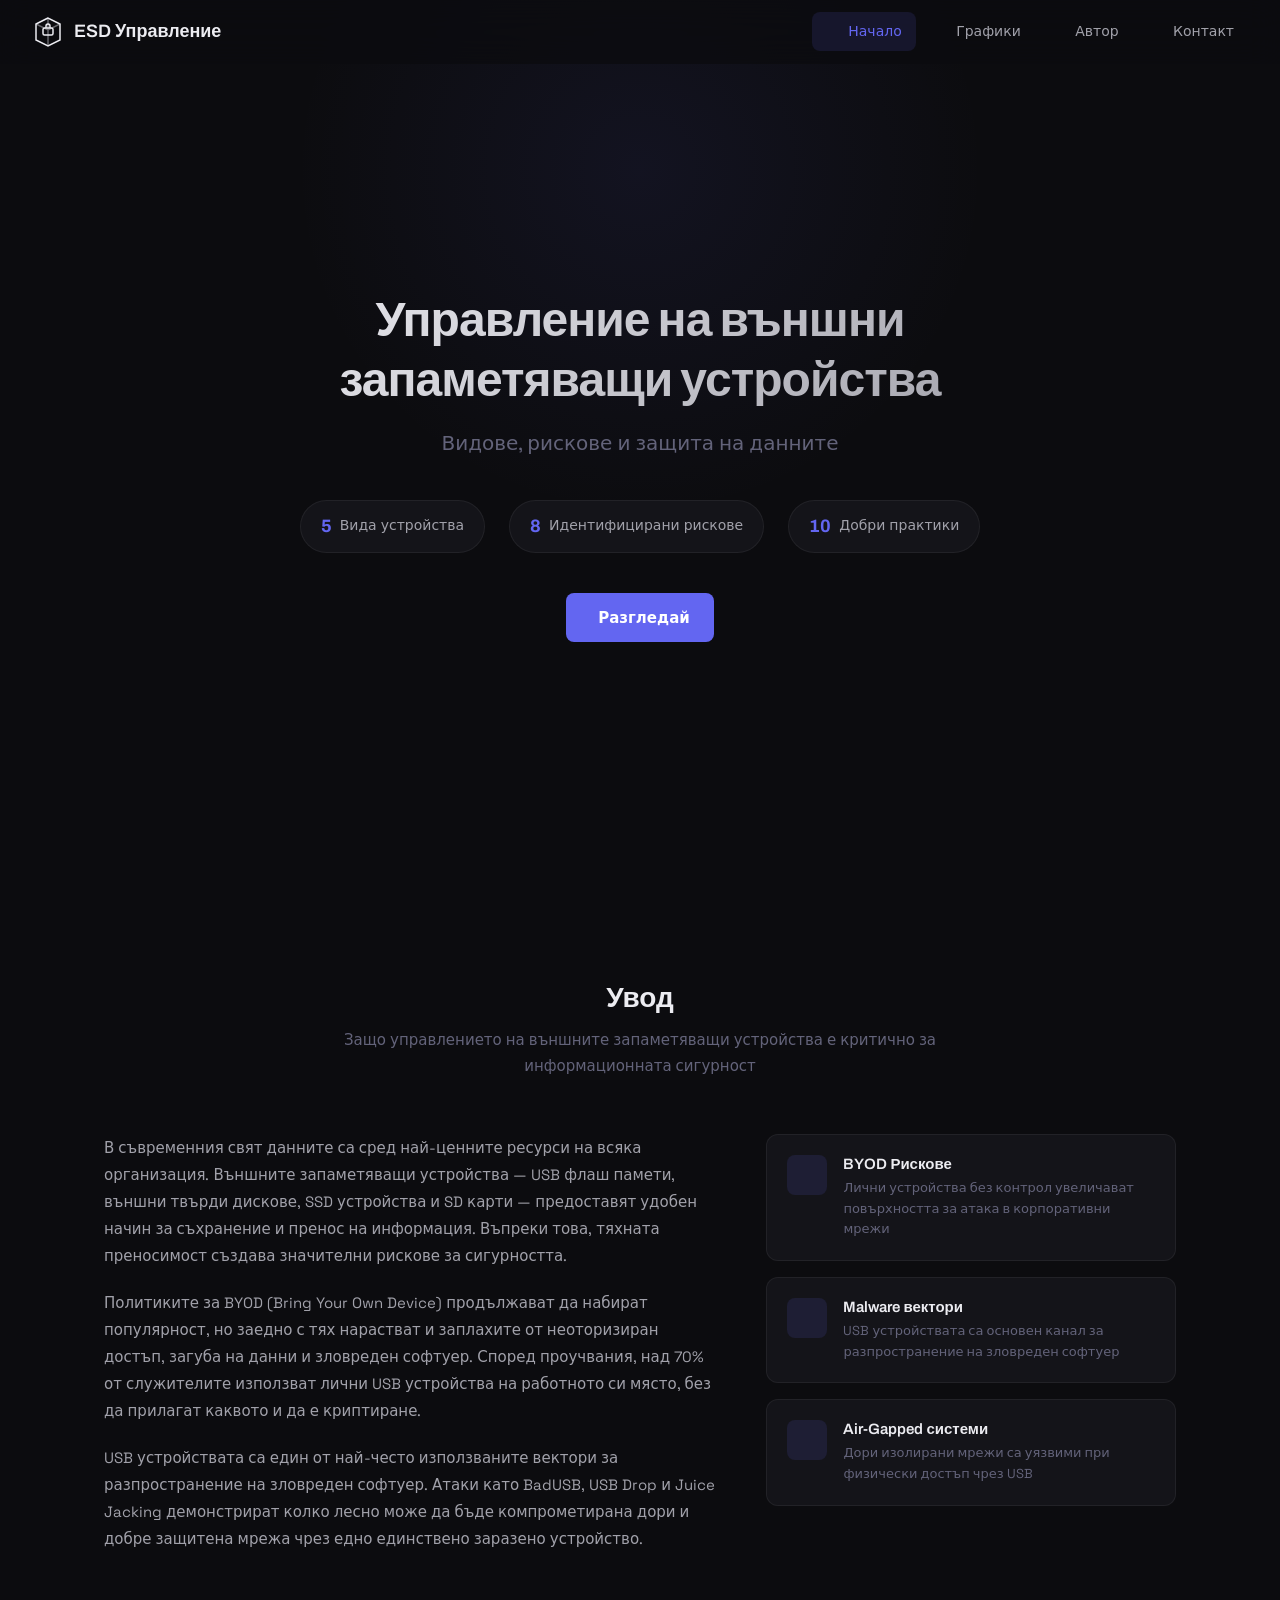
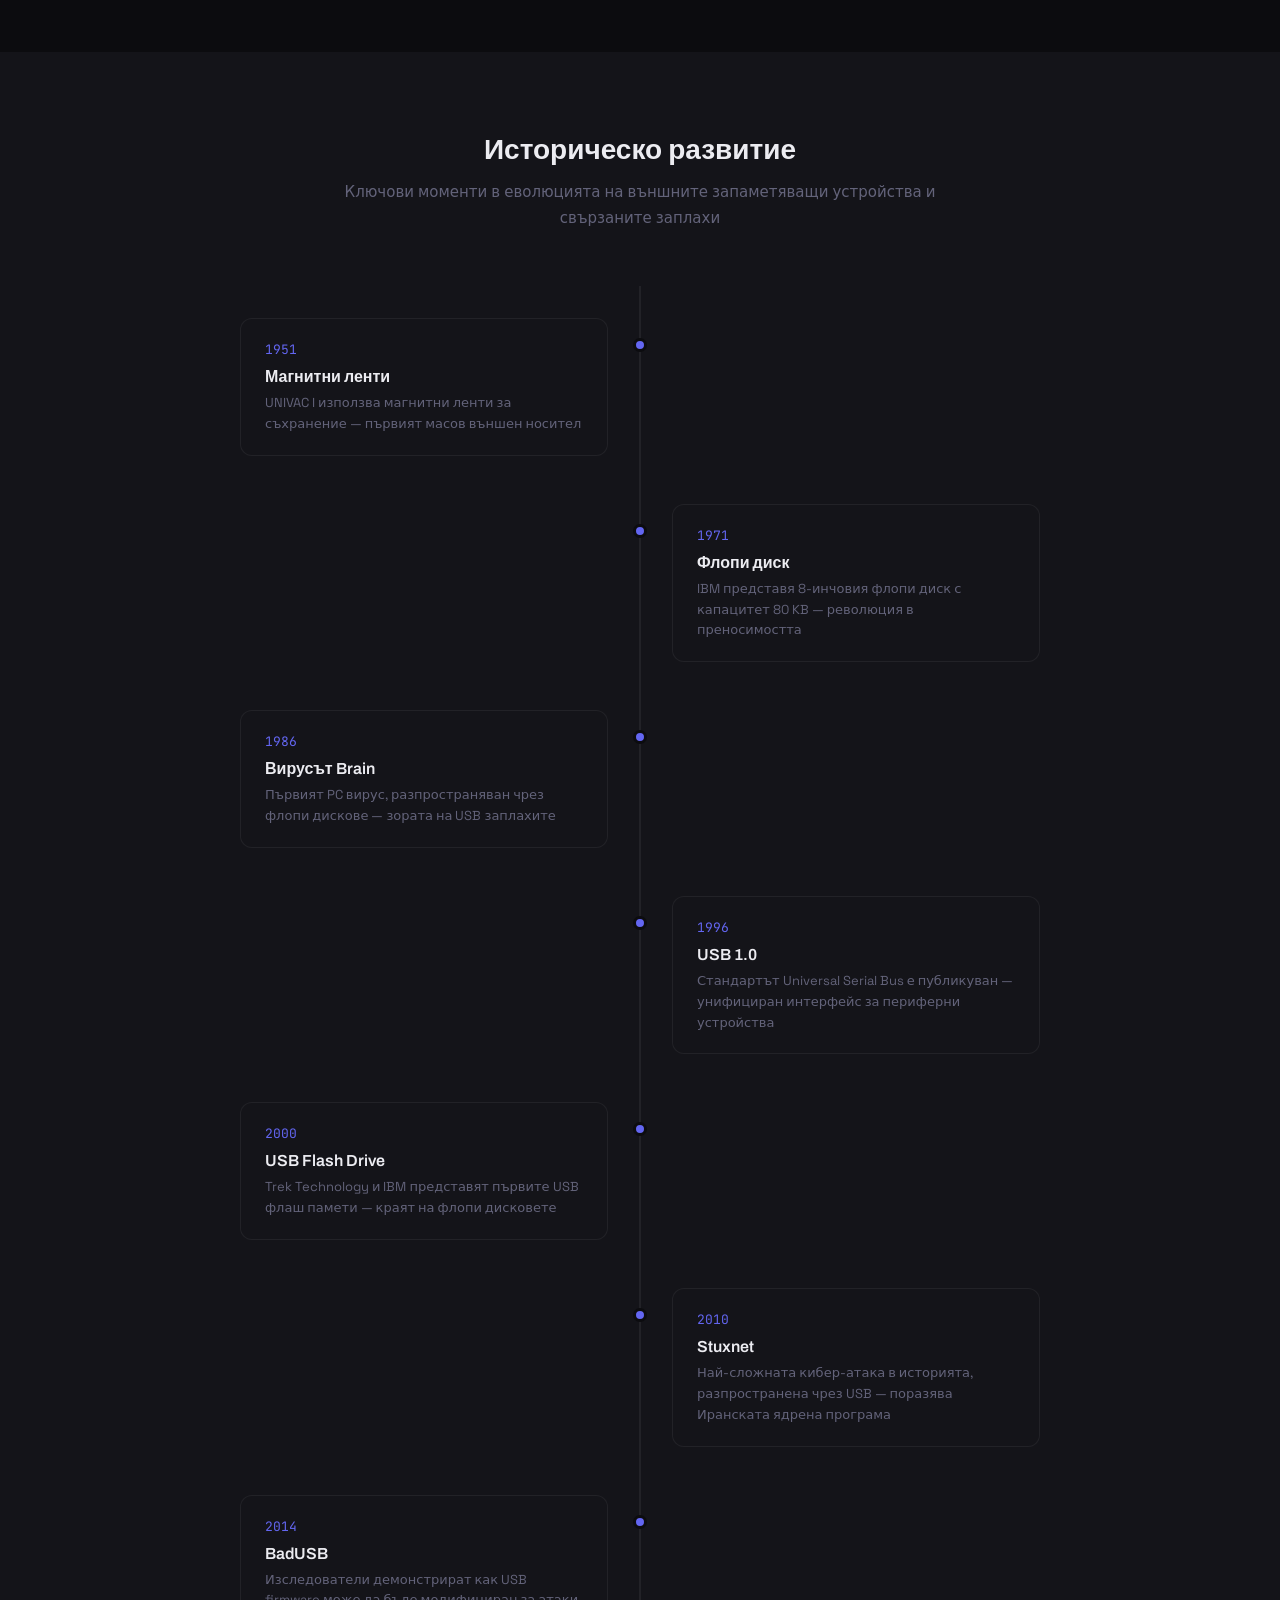
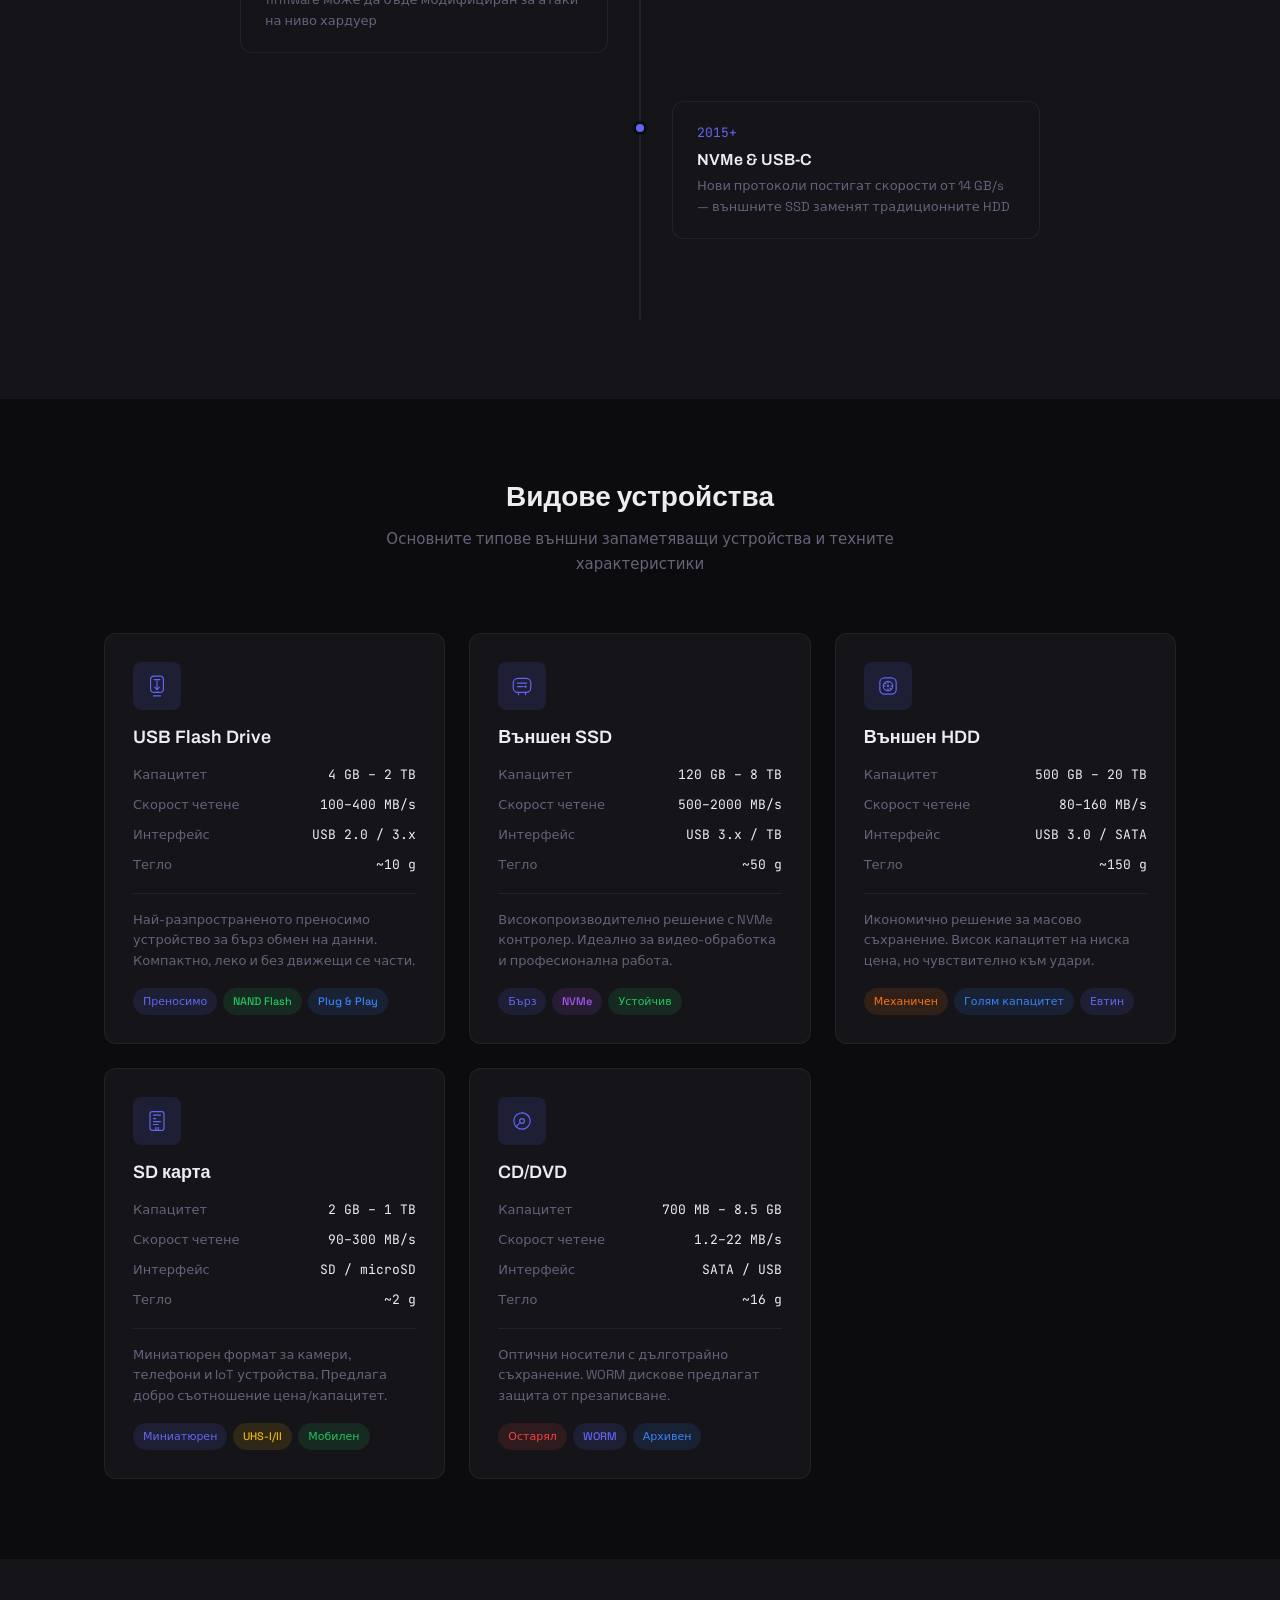
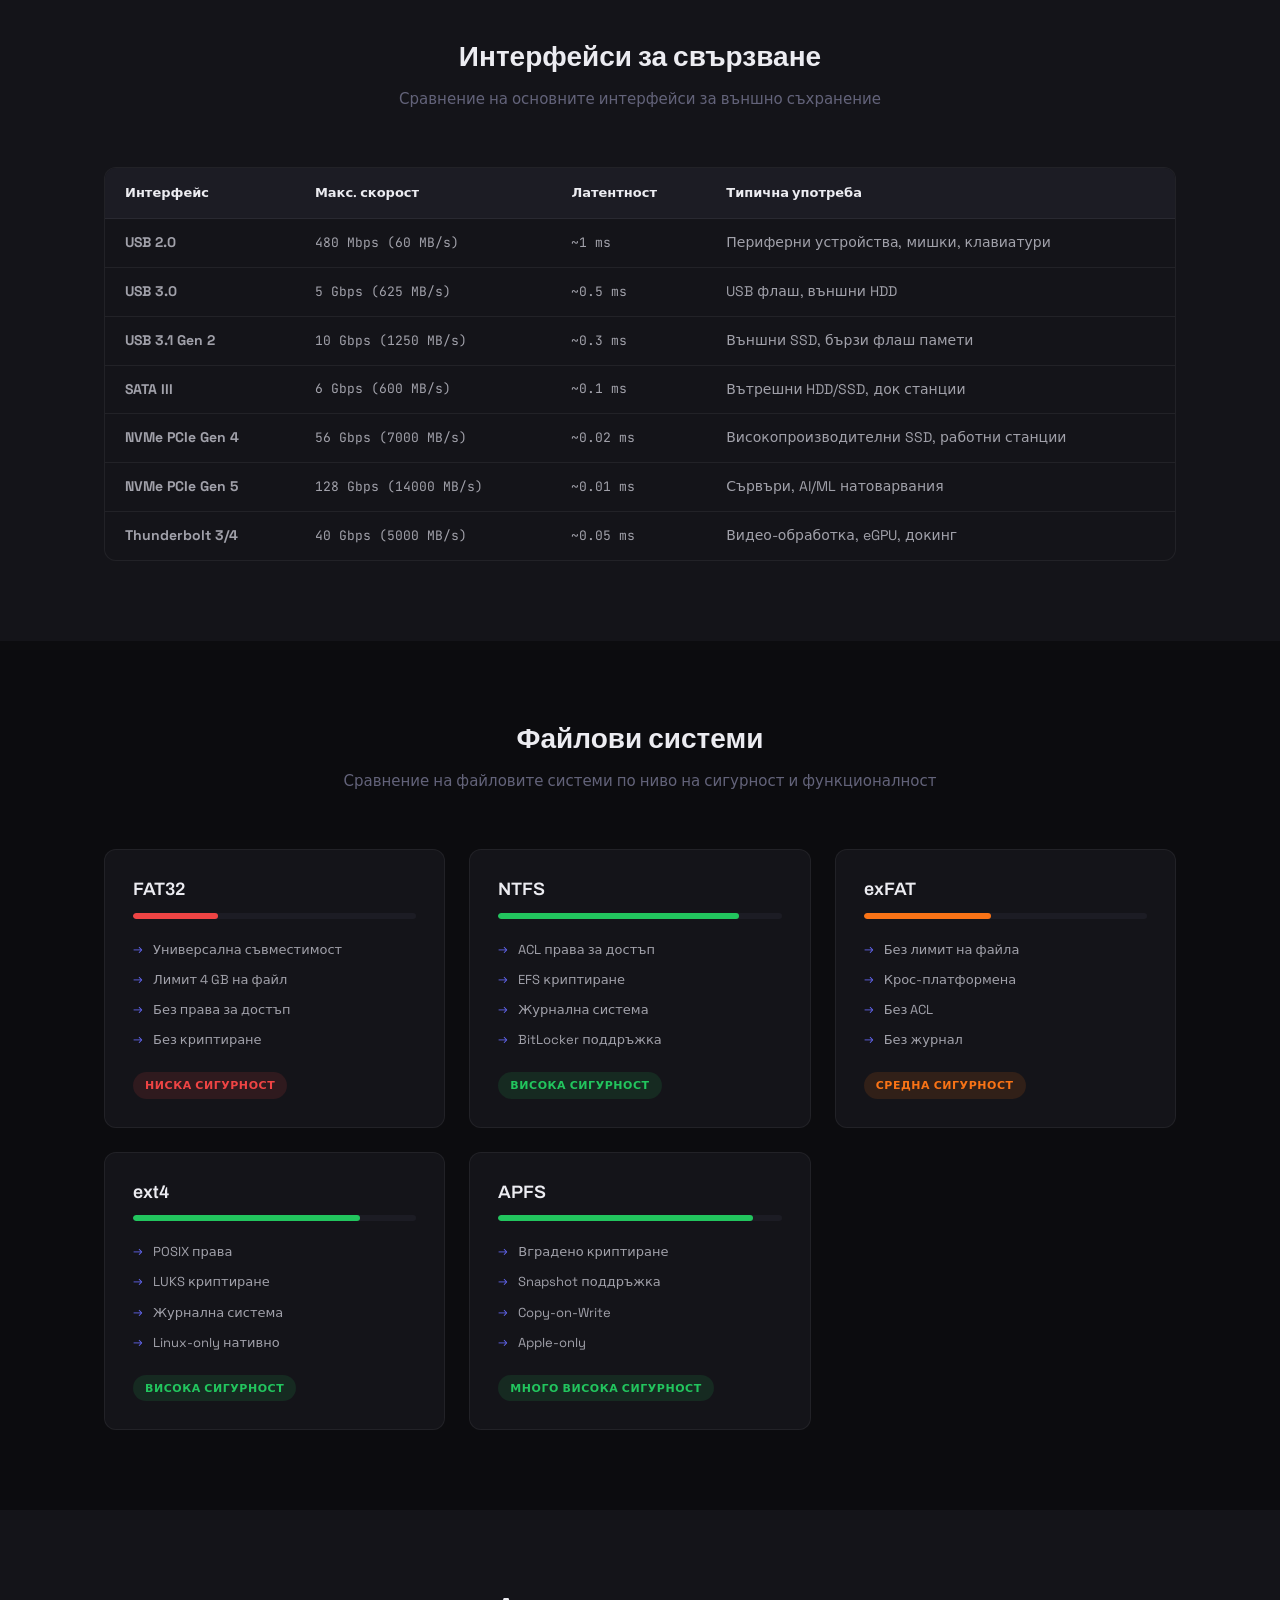
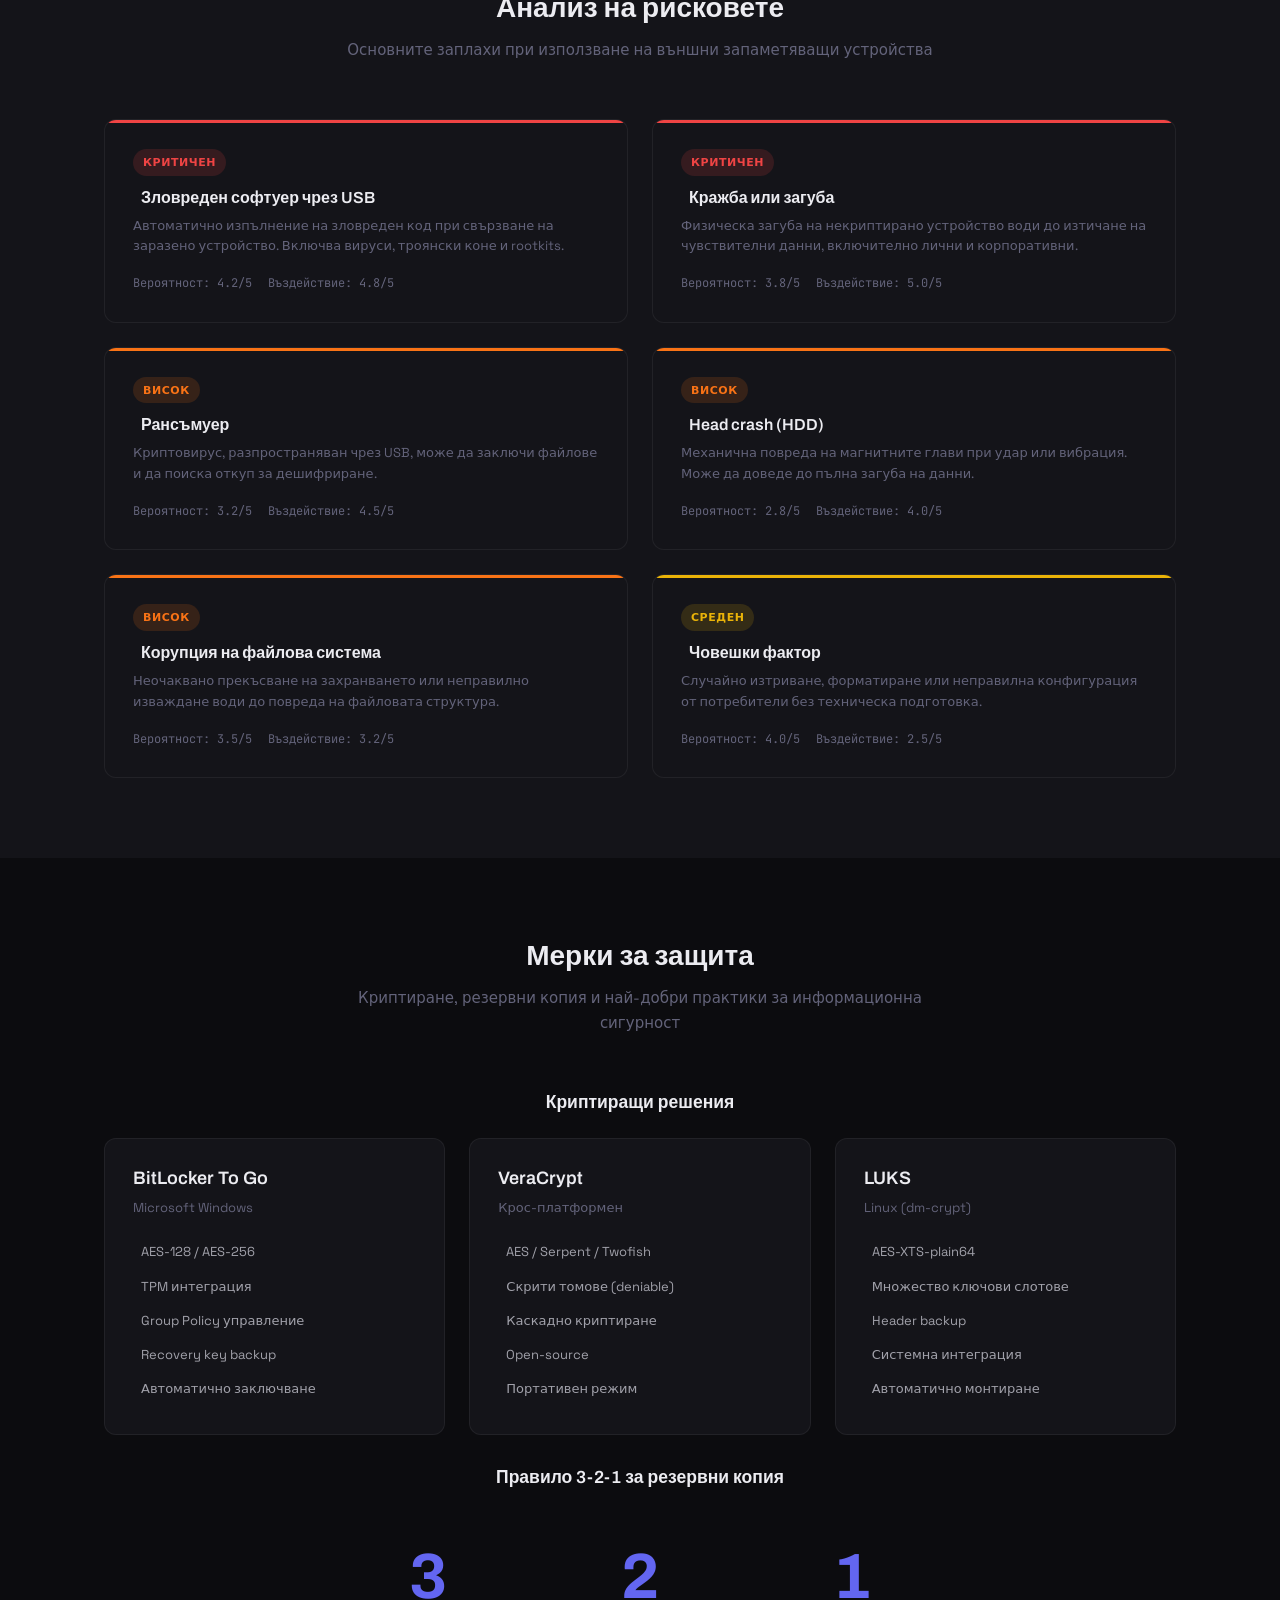
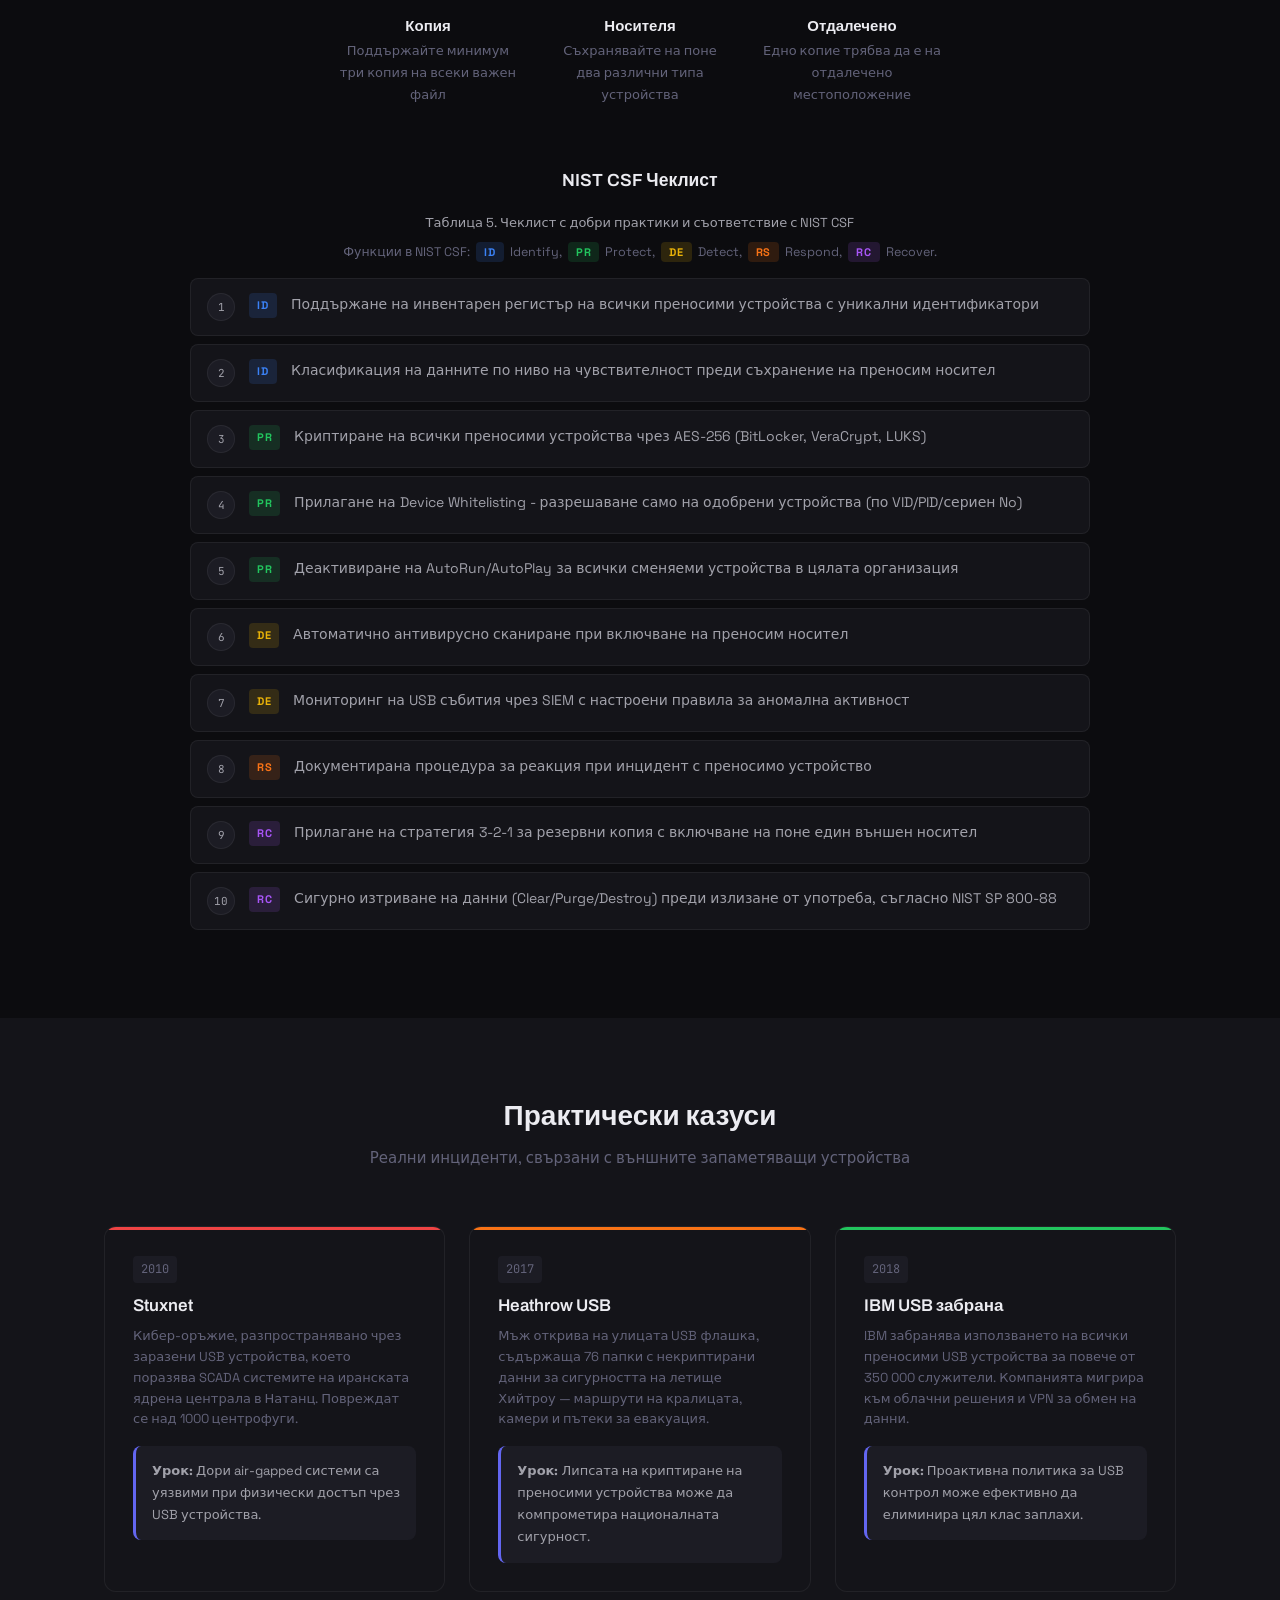
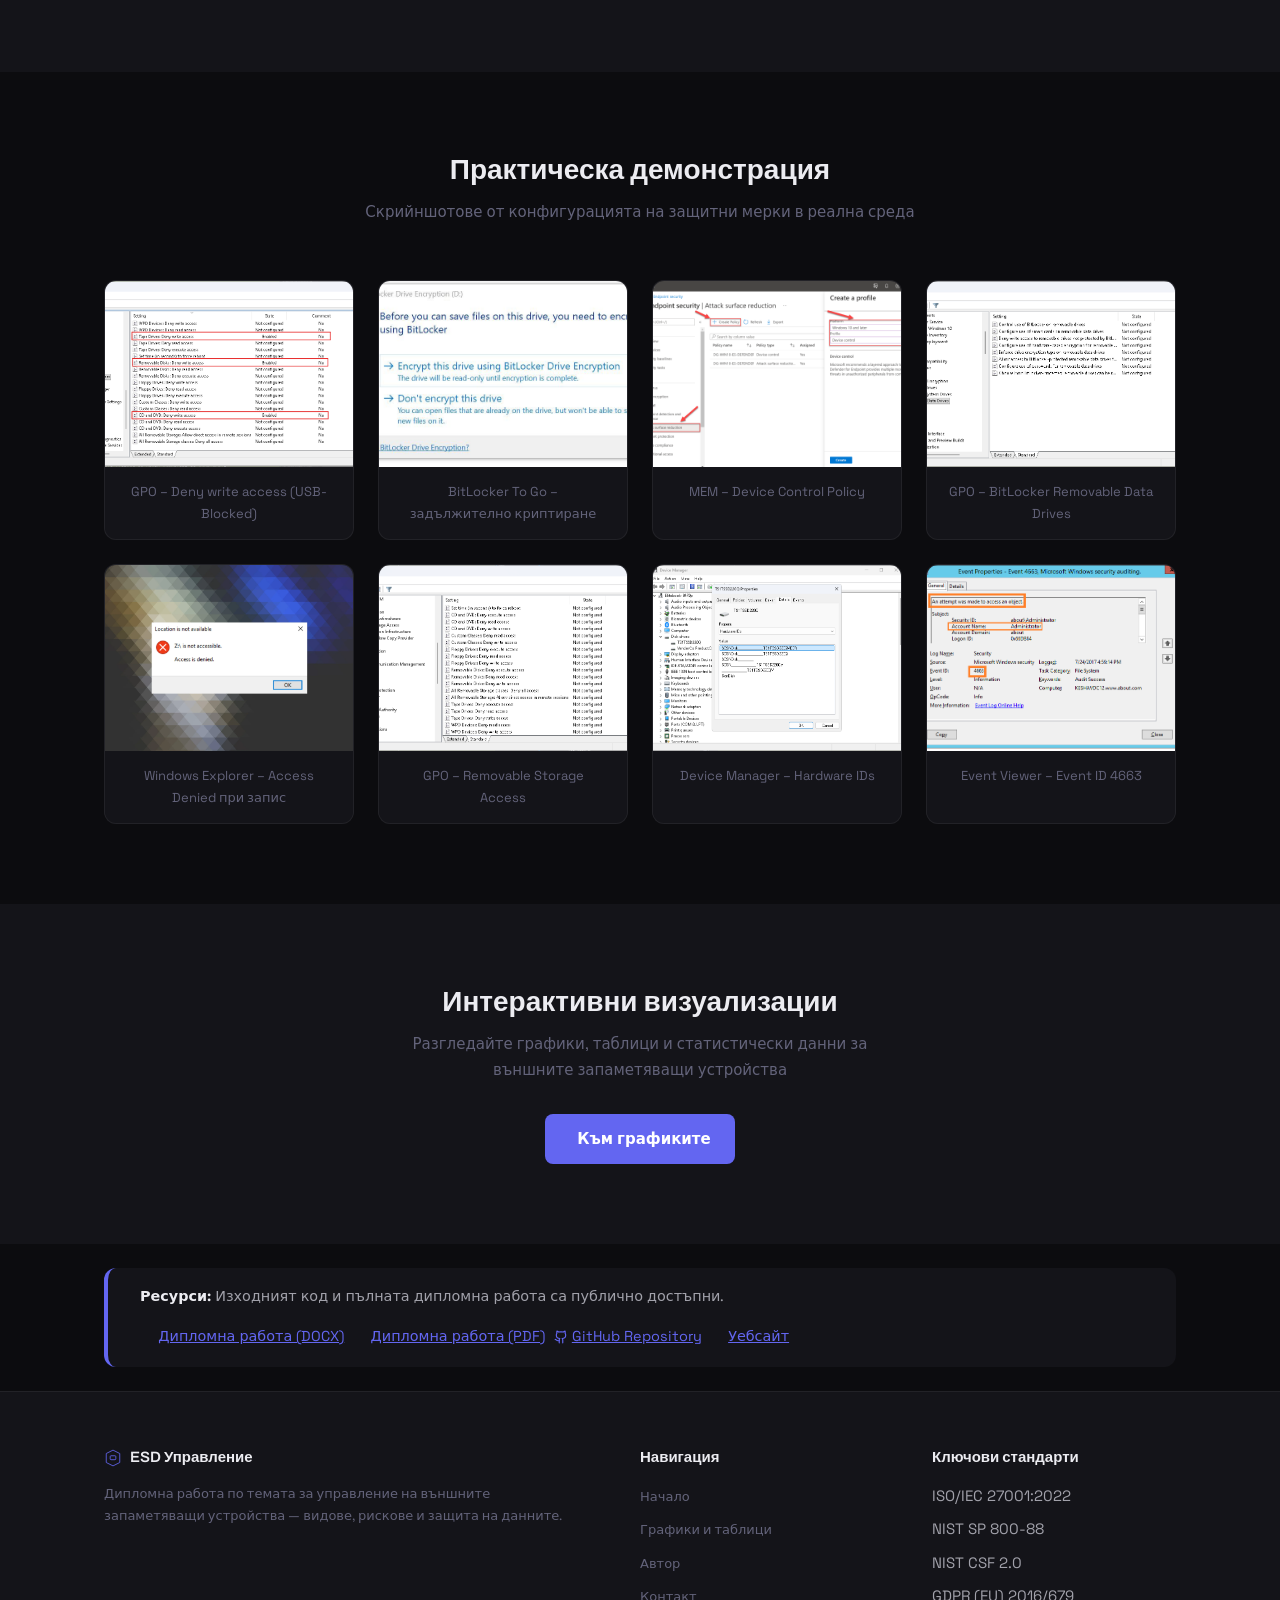
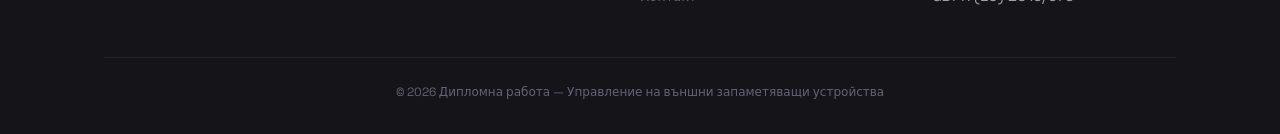
==== commit 374c2283: "feat(web): clarify NIST CSF checklist and add project detail modals - replace index NIST checklist c" ====
--- a/web/index.html
+++ b/web/index.html
@@ -564,17 +564,19 @@
         </div>
       </div>
       <h3 class="mb-3 fade-in" style="text-align:center; color: var(--text-primary);">NIST CSF Чеклист</h3>
-      <div class="fade-in" style="max-width: 800px; margin: 0 auto;">
-        <div class="nist-item"><span class="nist-badge id">ID</span><p>Инвентаризация на всички одобрени USB устройства</p></div>
-        <div class="nist-item"><span class="nist-badge id">ID</span><p>Класификация на данните по ниво на чувствителност</p></div>
-        <div class="nist-item"><span class="nist-badge pr">PR</span><p>Задължително AES-256 криптиране на преносими носители</p></div>
-        <div class="nist-item"><span class="nist-badge pr">PR</span><p>Прилагане на принципа за минимални привилегии</p></div>
-        <div class="nist-item"><span class="nist-badge pr">PR</span><p>Обучение на персонала за USB-базирани заплахи</p></div>
-        <div class="nist-item"><span class="nist-badge de">DE</span><p>Мониторинг на свързваните устройства чрез Event 4663</p></div>
-        <div class="nist-item"><span class="nist-badge de">DE</span><p>Автоматично сканиране за зловреден софтуер при свързване</p></div>
-        <div class="nist-item"><span class="nist-badge rs">RS</span><p>Процедура за инцидентна реакция при изгубено устройство</p></div>
-        <div class="nist-item"><span class="nist-badge rs">RS</span><p>Отдалечено изтриване (remote wipe) на криптирани носители</p></div>
-        <div class="nist-item"><span class="nist-badge rc">RC</span><p>Възстановяване от резервни копия (3-2-1 правило)</p></div>
+      <p class="nist-table-title fade-in">Таблица 5. Чеклист с добри практики и съответствие с NIST CSF</p>
+      <p class="nist-table-note fade-in">Функции в NIST CSF: <span class="nist-badge id">ID</span> Identify, <span class="nist-badge pr">PR</span> Protect, <span class="nist-badge de">DE</span> Detect, <span class="nist-badge rs">RS</span> Respond, <span class="nist-badge rc">RC</span> Recover.</p>
+      <div class="fade-in nist-list">
+        <div class="nist-item"><span class="nist-no">1</span><span class="nist-badge id">ID</span><p>Поддържане на инвентарен регистър на всички преносими устройства с уникални идентификатори</p></div>
+        <div class="nist-item"><span class="nist-no">2</span><span class="nist-badge id">ID</span><p>Класификация на данните по ниво на чувствителност преди съхранение на преносим носител</p></div>
+        <div class="nist-item"><span class="nist-no">3</span><span class="nist-badge pr">PR</span><p>Криптиране на всички преносими устройства чрез AES-256 (BitLocker, VeraCrypt, LUKS)</p></div>
+        <div class="nist-item"><span class="nist-no">4</span><span class="nist-badge pr">PR</span><p>Прилагане на Device Whitelisting - разрешаване само на одобрени устройства (по VID/PID/сериен No)</p></div>
+        <div class="nist-item"><span class="nist-no">5</span><span class="nist-badge pr">PR</span><p>Деактивиране на AutoRun/AutoPlay за всички сменяеми устройства в цялата организация</p></div>
+        <div class="nist-item"><span class="nist-no">6</span><span class="nist-badge de">DE</span><p>Автоматично антивирусно сканиране при включване на преносим носител</p></div>
+        <div class="nist-item"><span class="nist-no">7</span><span class="nist-badge de">DE</span><p>Мониторинг на USB събития чрез SIEM с настроени правила за аномална активност</p></div>
+        <div class="nist-item"><span class="nist-no">8</span><span class="nist-badge rs">RS</span><p>Документирана процедура за реакция при инцидент с преносимо устройство</p></div>
+        <div class="nist-item"><span class="nist-no">9</span><span class="nist-badge rc">RC</span><p>Прилагане на стратегия 3-2-1 за резервни копия с включване на поне един външен носител</p></div>
+        <div class="nist-item"><span class="nist-no">10</span><span class="nist-badge rc">RC</span><p>Сигурно изтриване на данни (Clear/Purge/Destroy) преди излизане от употреба, съгласно NIST SP 800-88</p></div>
       </div>
     </div>
   </section>
--- a/web/css/style.css
+++ b/web/css/style.css
@@ -682,6 +682,28 @@
   background: var(--bg-surface);
 }
 
+#inventoryTableWrap {
+  scrollbar-width: thin;
+  scrollbar-color: var(--bg-hover) transparent;
+}
+
+#inventoryTableWrap::-webkit-scrollbar {
+  height: 6px;
+}
+
+#inventoryTableWrap::-webkit-scrollbar-track {
+  background: transparent;
+}
+
+#inventoryTableWrap::-webkit-scrollbar-thumb {
+  background: var(--bg-hover);
+  border-radius: 3px;
+}
+
+#inventoryTableWrap::-webkit-scrollbar-thumb:hover {
+  background: var(--text-muted);
+}
+
 .data-table {
   width: 100%;
   border-collapse: collapse;
@@ -917,9 +939,37 @@
   max-width: 180px;
   margin: 0 auto;
 }
+
+.nist-table-title {
+  max-width: 860px;
+  margin: -0.25rem auto 0.5rem;
+  font-size: 0.8125rem;
+  text-align: center;
+  color: var(--text-secondary);
+}
+
+.nist-table-note {
+  max-width: 860px;
+  margin: 0 auto 1rem;
+  font-size: 0.78125rem;
+  text-align: center;
+  color: var(--text-muted);
+  line-height: 1.6;
+}
+
+.nist-table-note .nist-badge {
+  vertical-align: middle;
+  margin: 0 0.2rem;
+}
+
+.nist-list {
+  max-width: 900px;
+  margin: 0 auto;
+}
+
 .nist-item {
   display: flex;
-  align-items: center;
+  align-items: flex-start;
   gap: 0.875rem;
   padding: 0.875rem 1rem;
   background: var(--bg-surface);
@@ -951,9 +1001,25 @@
 .nist-badge.rs { background: rgba(249,115,22,0.15); color: var(--orange); }
 .nist-badge.rc { background: rgba(168,85,247,0.15); color: var(--purple); }
 
+.nist-no {
+  width: 28px;
+  height: 28px;
+  border-radius: 50%;
+  border: 1px solid var(--border);
+  background: var(--bg-raised);
+  display: inline-flex;
+  align-items: center;
+  justify-content: center;
+  font-family: var(--font-mono);
+  font-size: 0.6875rem;
+  color: var(--text-secondary);
+  flex-shrink: 0;
+}
+
 .nist-item p {
   font-size: 0.875rem;
   color: var(--text-secondary);
+  margin: 0;
 }
 .case-card {
   background: var(--bg-surface);
@@ -1665,6 +1731,158 @@
   width: 14px;
   height: 14px;
 }
+
+.project-card-actions {
+  display: flex;
+  align-items: center;
+  justify-content: space-between;
+  gap: 0.75rem;
+  flex-wrap: wrap;
+}
+
+.project-details-btn {
+  border: 1px solid var(--border);
+  background: var(--bg-raised);
+  color: var(--text-secondary);
+  border-radius: 999px;
+  padding: 0.4rem 0.75rem;
+  font-size: 0.75rem;
+  font-weight: 600;
+  display: inline-flex;
+  align-items: center;
+  gap: 0.35rem;
+  cursor: pointer;
+  transition: border-color var(--transition), color var(--transition), background var(--transition);
+}
+
+.project-details-btn:hover {
+  border-color: var(--accent);
+  color: var(--accent);
+  background: rgba(99, 102, 241, 0.08);
+}
+
+.project-details-btn svg {
+  width: 14px;
+  height: 14px;
+}
+
+.project-modal {
+  position: fixed;
+  inset: 0;
+  z-index: 1300;
+  opacity: 0;
+  visibility: hidden;
+  pointer-events: none;
+  transition: opacity 0.2s ease, visibility 0.2s ease;
+}
+
+.project-modal.is-open {
+  opacity: 1;
+  visibility: visible;
+  pointer-events: auto;
+}
+
+.project-modal-backdrop {
+  position: absolute;
+  inset: 0;
+  background: rgba(5, 8, 16, 0.75);
+  backdrop-filter: blur(5px);
+}
+
+.project-modal-dialog {
+  position: relative;
+  z-index: 1;
+  width: min(680px, calc(100% - 2rem));
+  margin: 5vh auto 0;
+  background: var(--bg-surface);
+  border: 1px solid var(--border);
+  border-radius: var(--radius);
+  padding: 1.5rem;
+  box-shadow: 0 24px 80px rgba(0, 0, 0, 0.45);
+}
+
+.project-modal-close {
+  position: absolute;
+  right: 0.75rem;
+  top: 0.75rem;
+  width: 36px;
+  height: 36px;
+  border-radius: 50%;
+  border: 1px solid var(--border);
+  background: var(--bg-raised);
+  color: var(--text-secondary);
+  display: inline-flex;
+  align-items: center;
+  justify-content: center;
+  cursor: pointer;
+  transition: border-color var(--transition), color var(--transition), background var(--transition);
+}
+
+.project-modal-close:hover {
+  border-color: var(--accent);
+  color: var(--accent);
+}
+
+.project-modal-close svg {
+  width: 16px;
+  height: 16px;
+}
+
+.project-modal-dialog h3 {
+  font-size: 1.125rem;
+  margin-bottom: 0.5rem;
+  padding-right: 2rem;
+}
+
+.project-modal-summary {
+  color: var(--text-secondary);
+  font-size: 0.875rem;
+  line-height: 1.65;
+  margin-bottom: 1rem;
+}
+
+.project-modal-block {
+  border-top: 1px solid var(--border);
+  padding-top: 0.875rem;
+  margin-bottom: 0.875rem;
+}
+
+.project-modal-block h4 {
+  font-size: 0.8125rem;
+  text-transform: uppercase;
+  letter-spacing: 0.04em;
+  color: var(--text-muted);
+  margin-bottom: 0.55rem;
+}
+
+.project-modal-block ul {
+  margin: 0;
+  padding-left: 1.125rem;
+}
+
+.project-modal-block li,
+.project-modal-block p {
+  font-size: 0.8125rem;
+  color: var(--text-secondary);
+  line-height: 1.65;
+}
+
+.project-modal-block p {
+  margin: 0;
+}
+
+body.project-modal-open {
+  overflow: hidden;
+}
+
+@media (max-width: 640px) {
+  .project-modal-dialog {
+    width: calc(100% - 1rem);
+    margin-top: 3vh;
+    padding: 1.25rem;
+  }
+}
+
 .contact-grid {
   display: grid;
   grid-template-columns: 1fr 1fr;
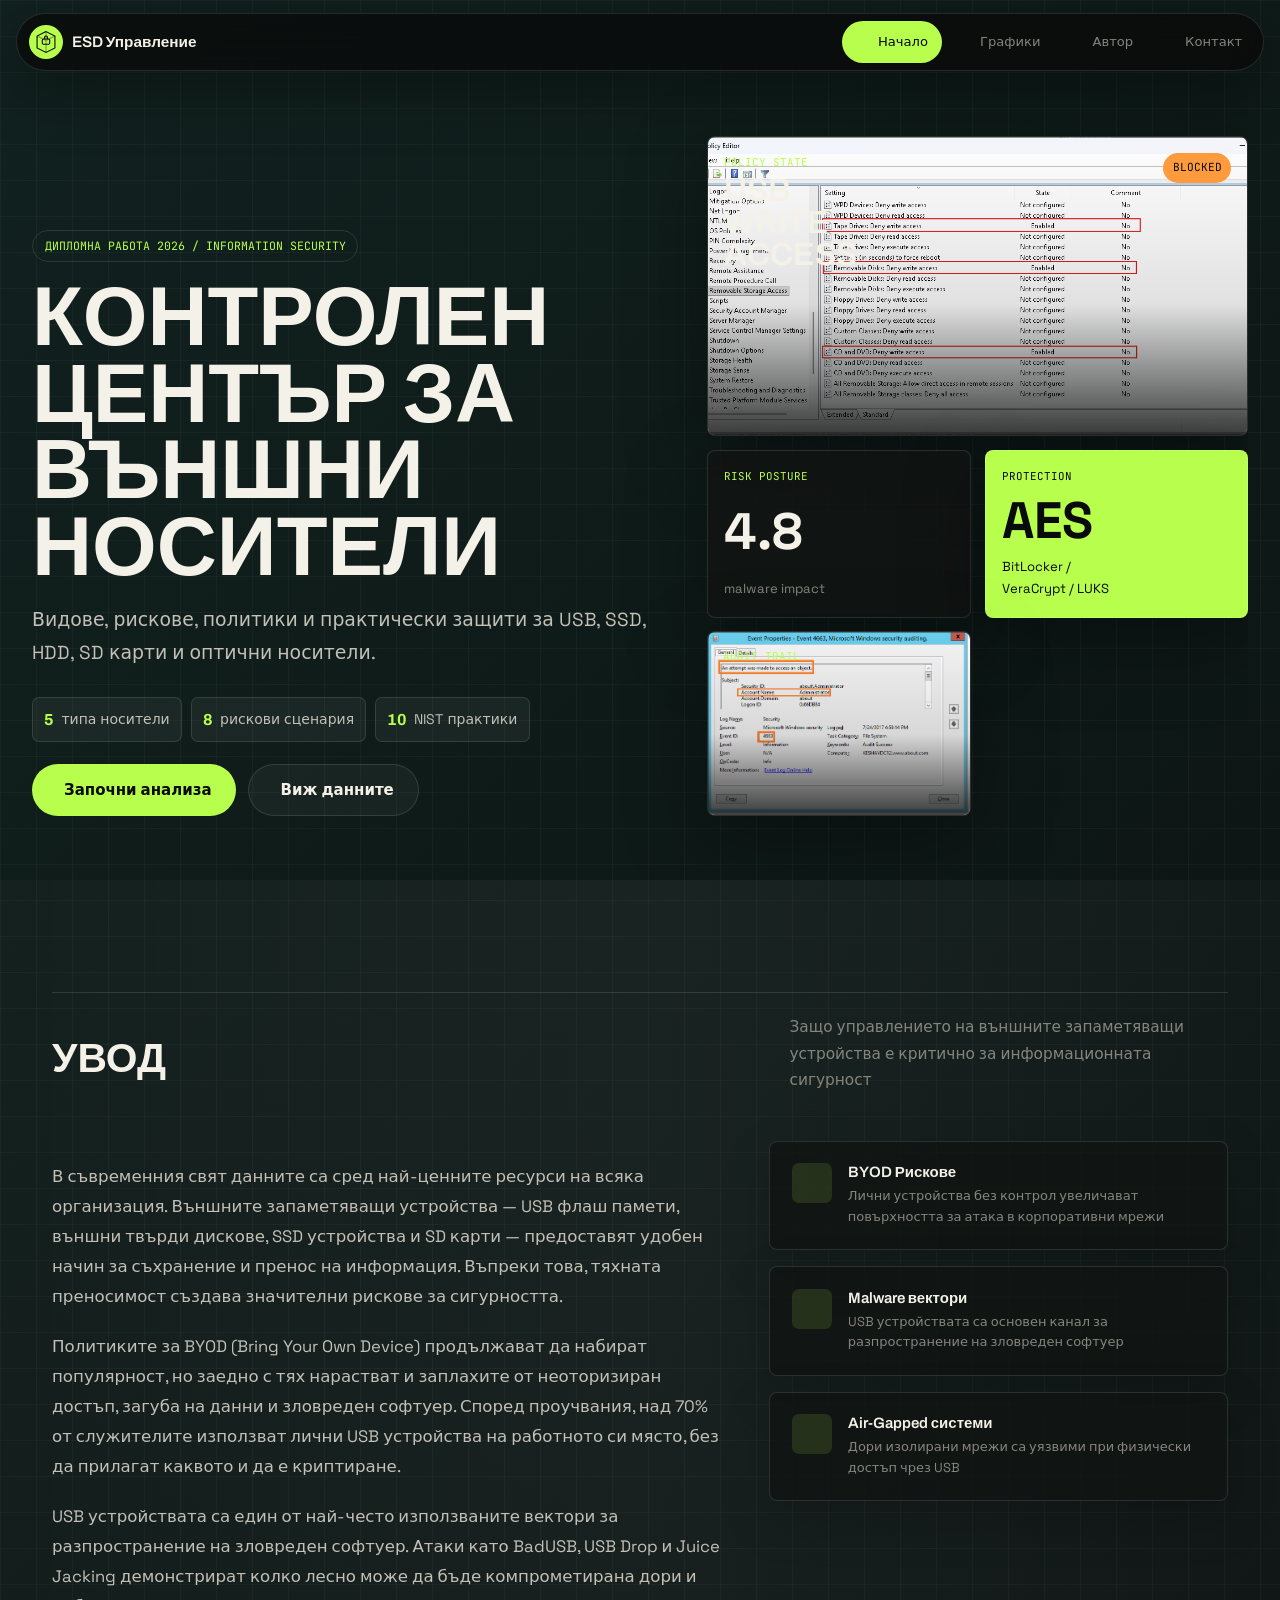
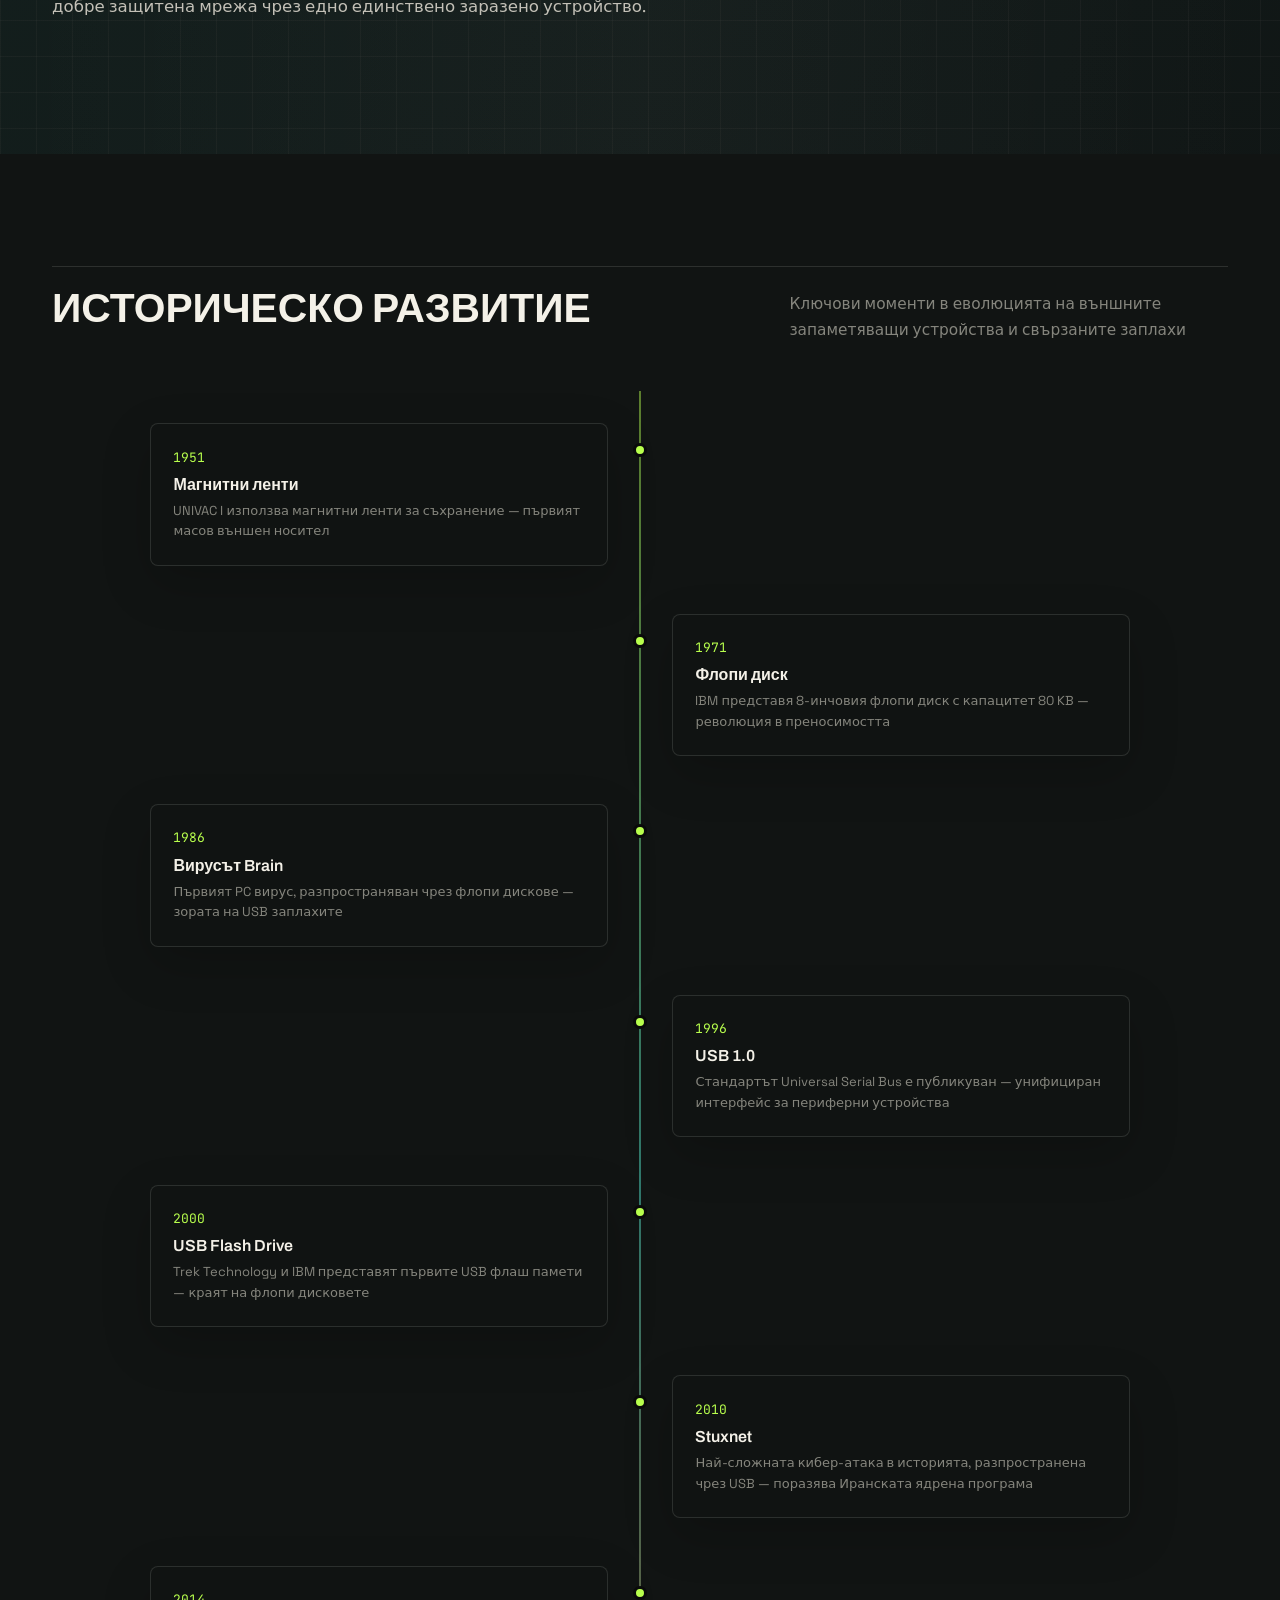
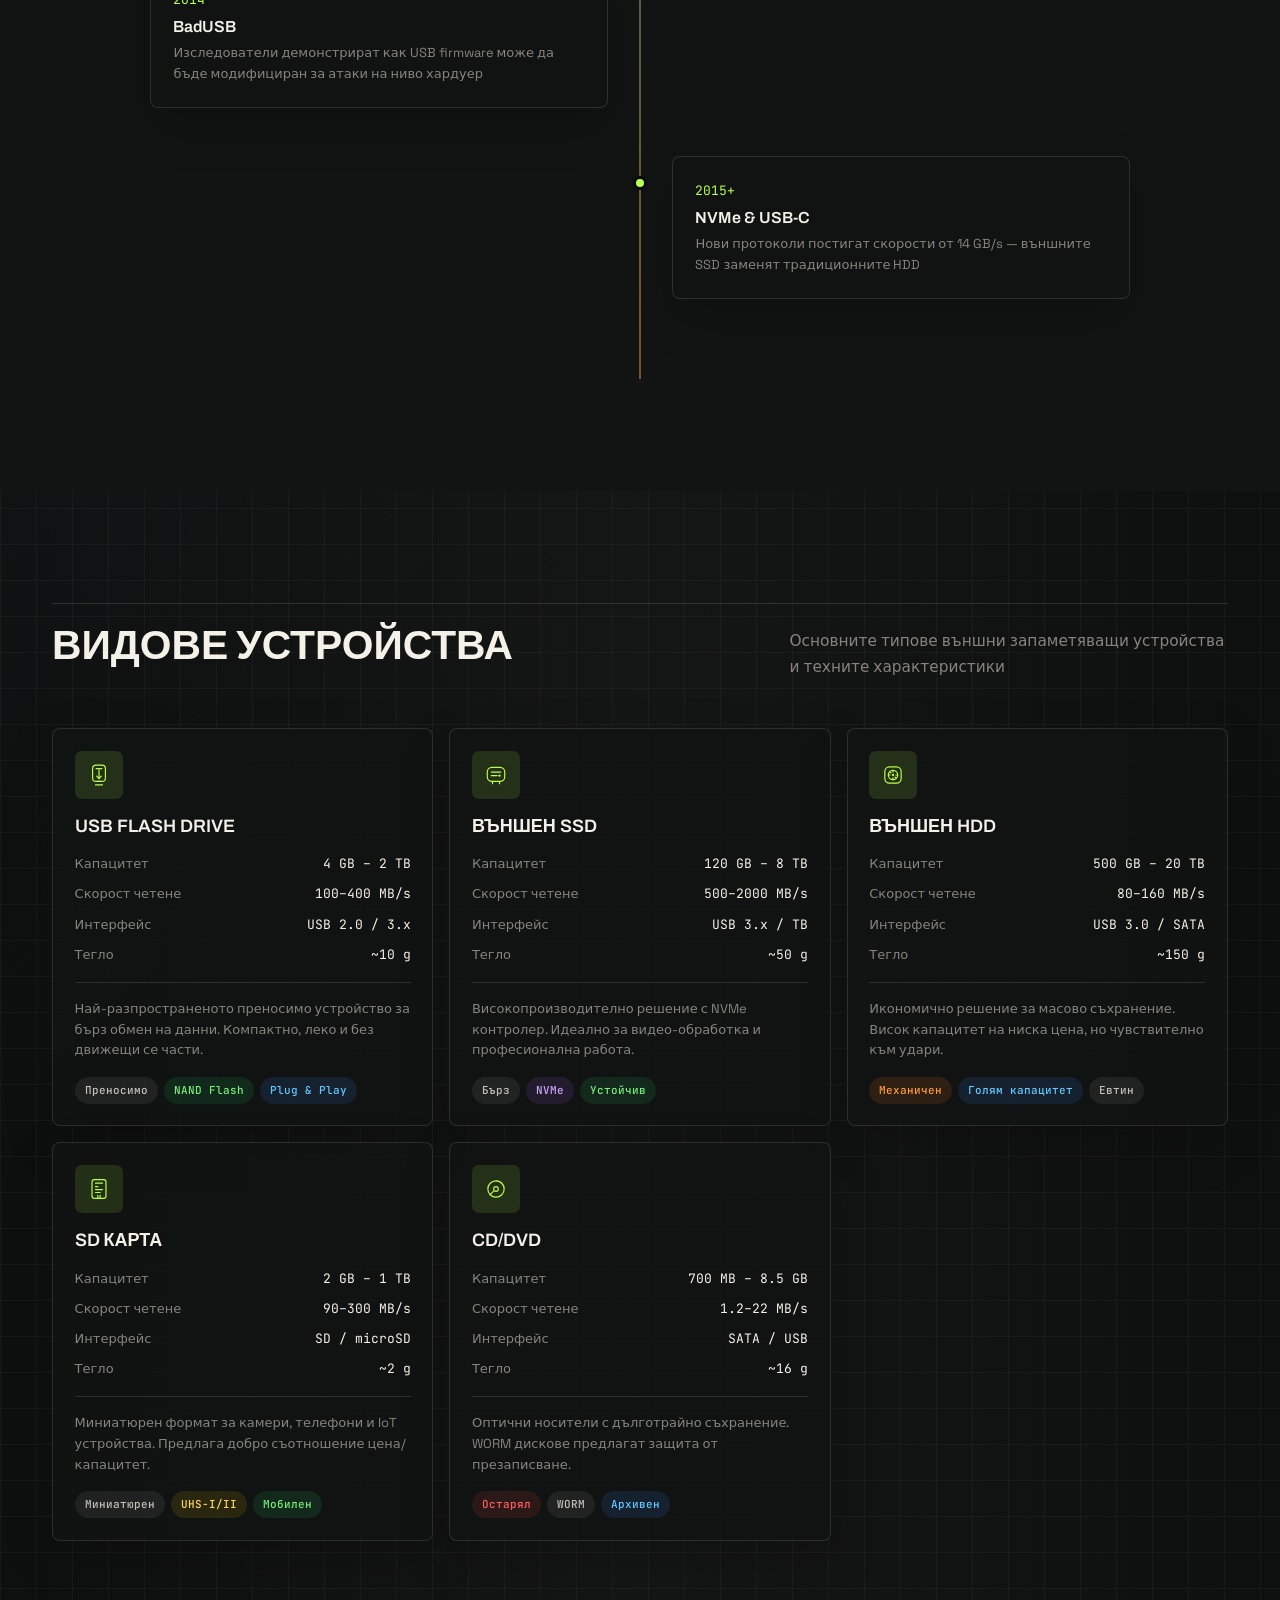
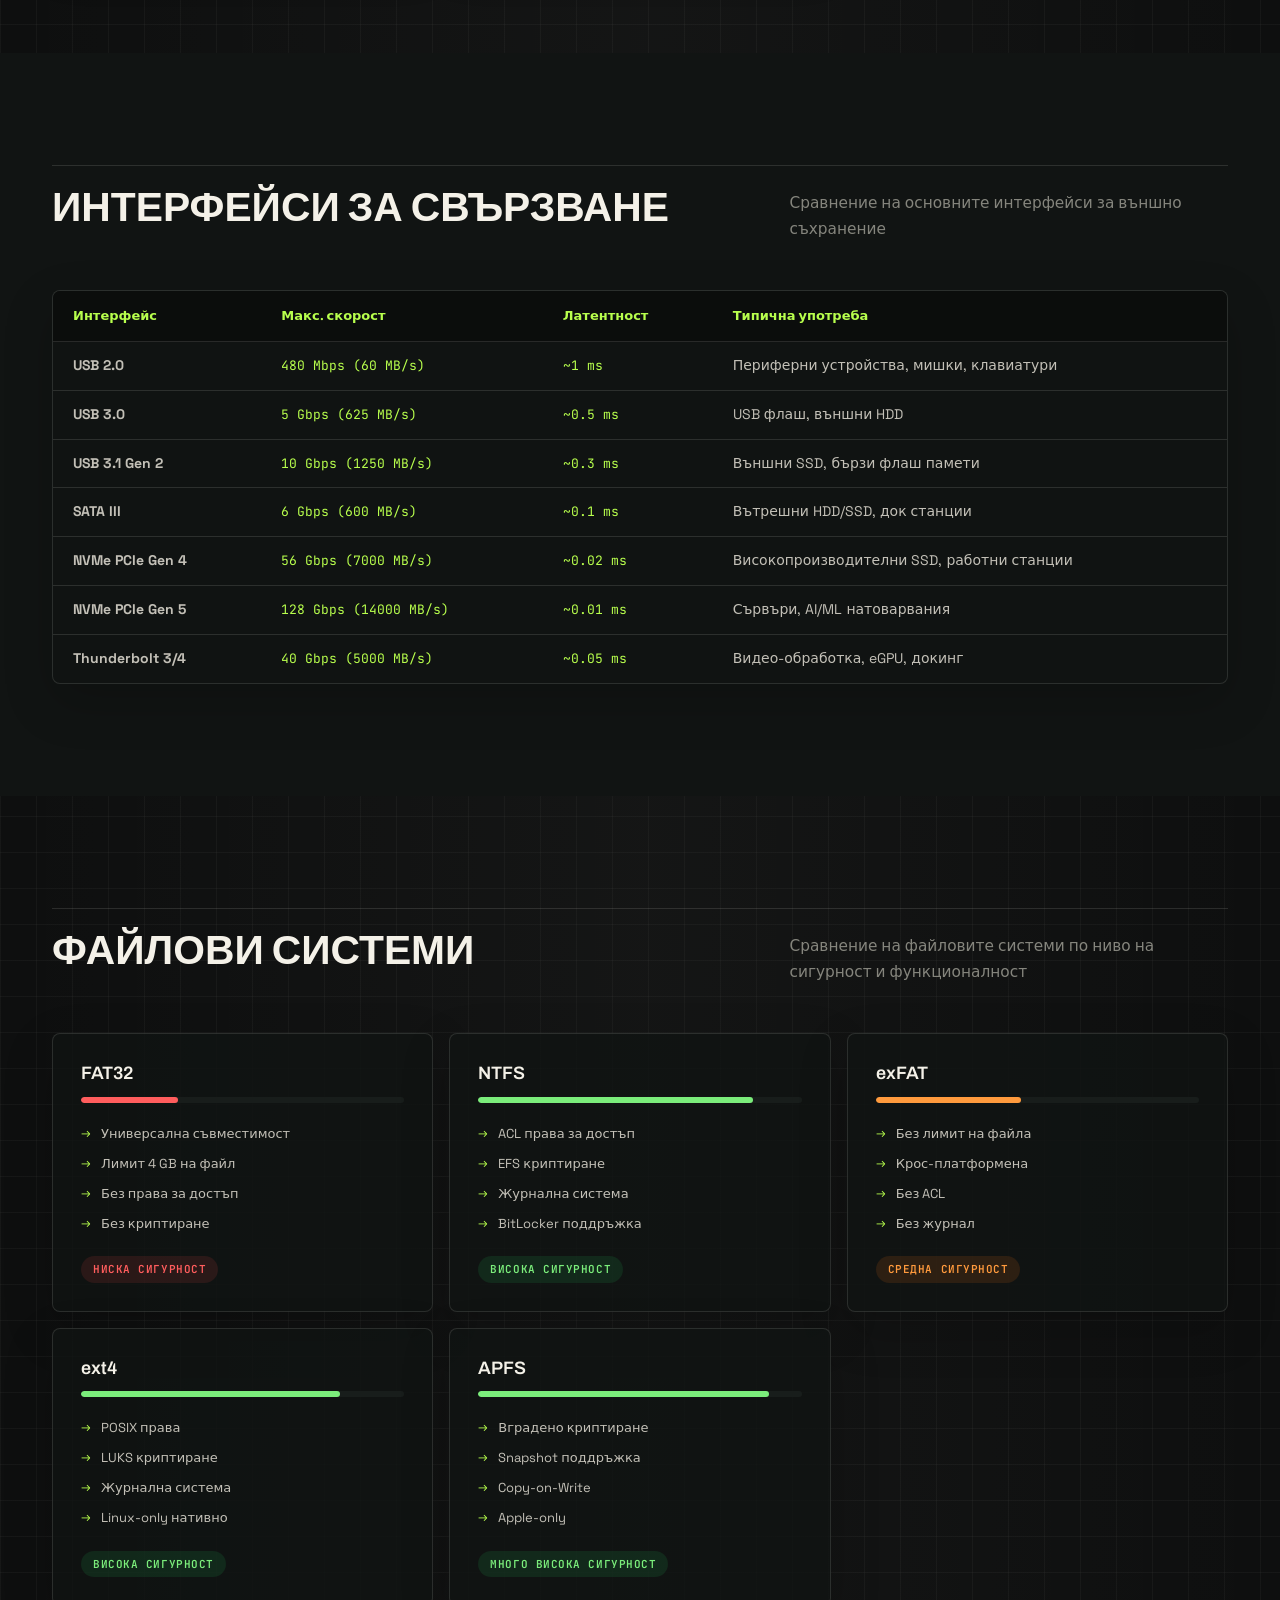
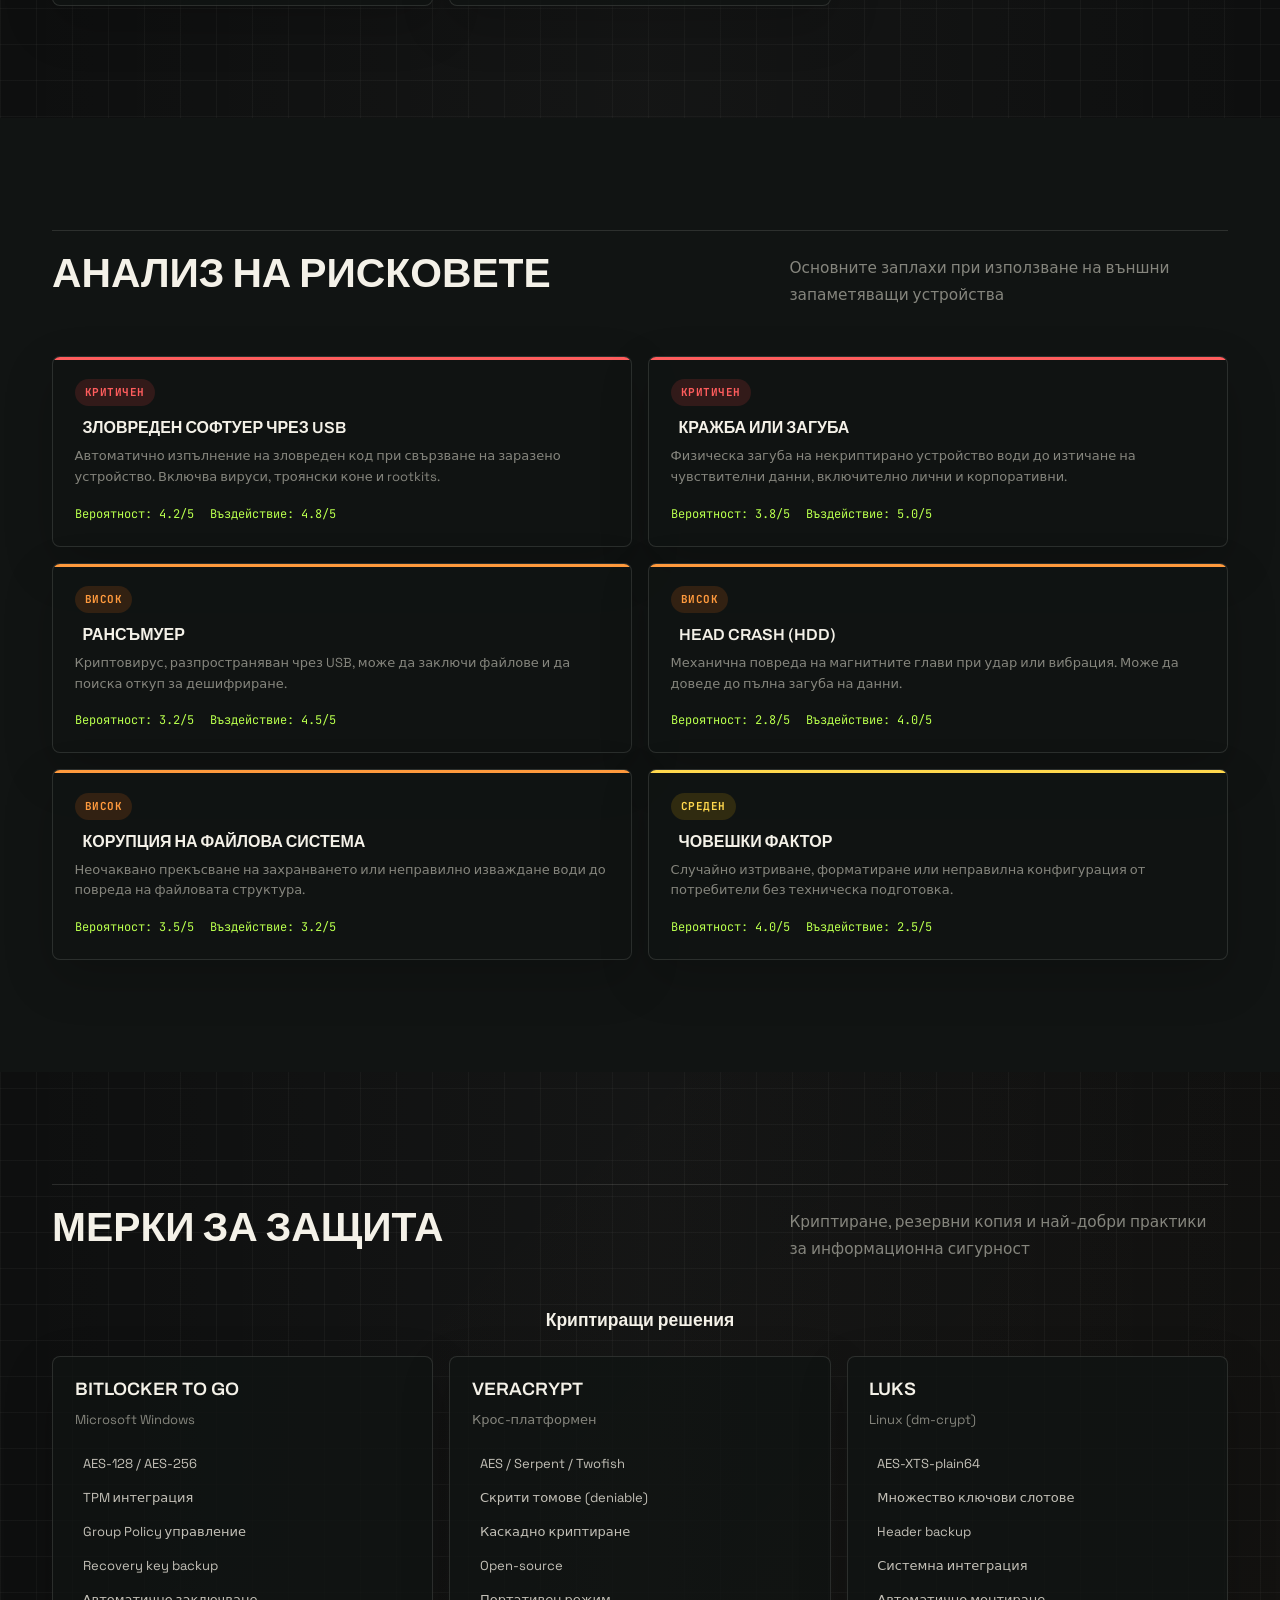
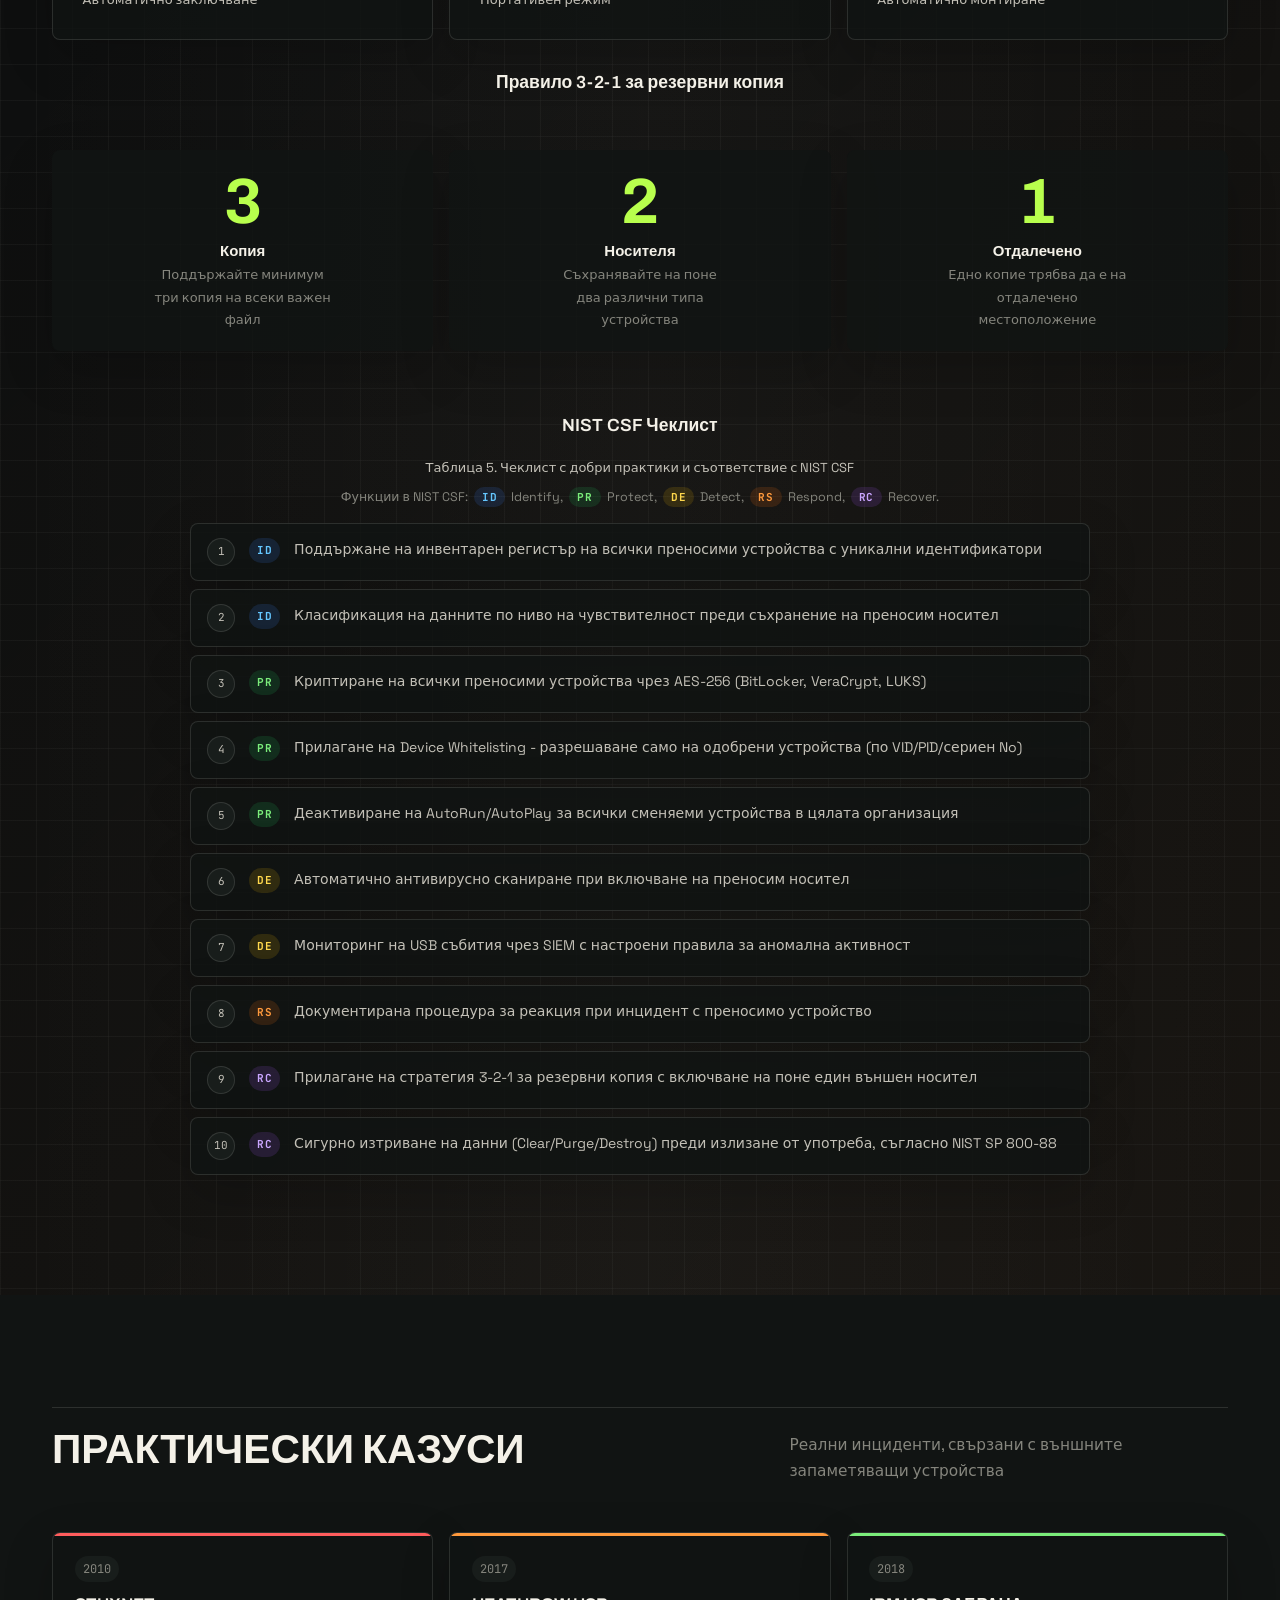
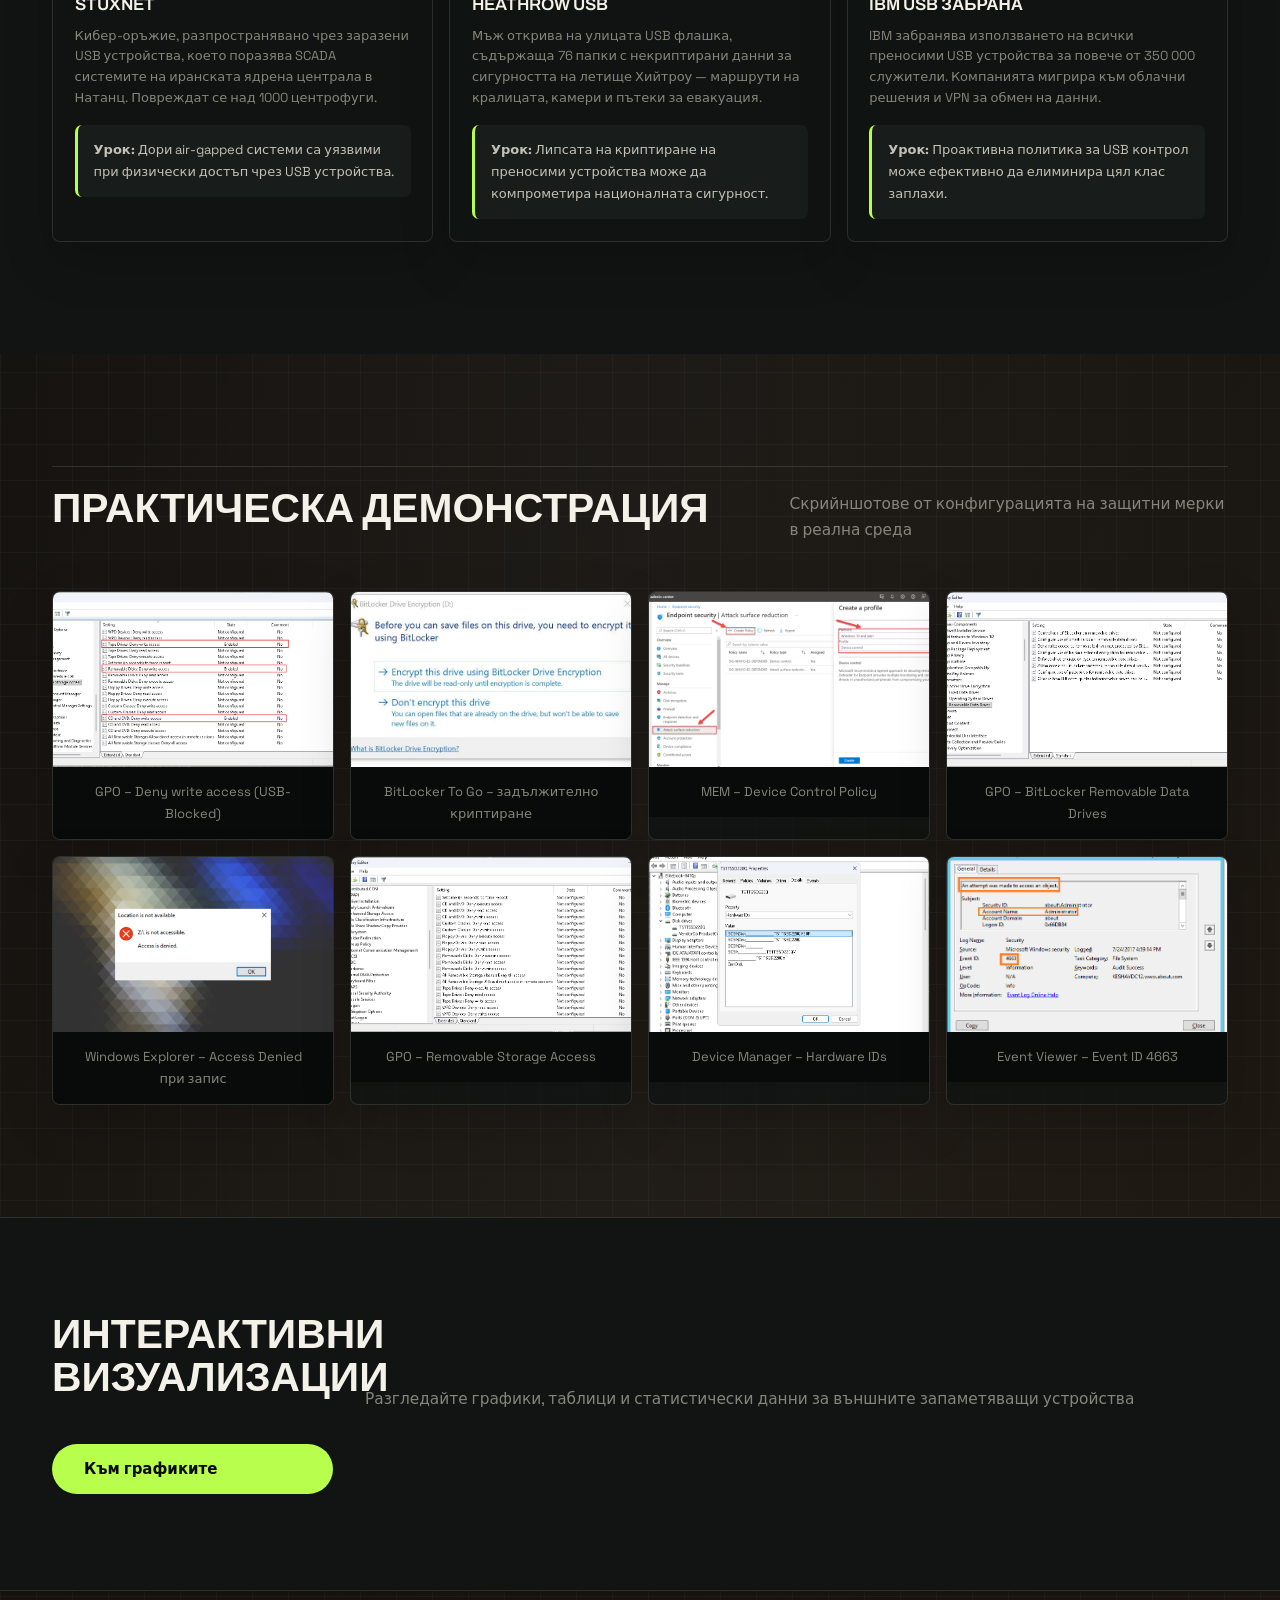
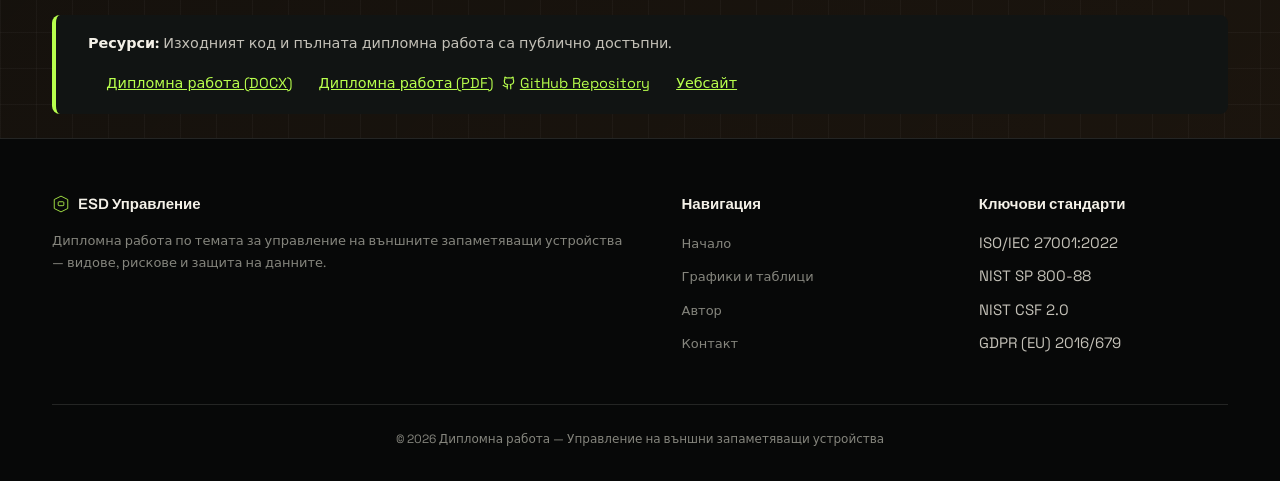
==== commit 5a2639e7: "Refresh site theme and sync chart colors" ====
--- a/web/index.html
+++ b/web/index.html
@@ -1,4 +1,19 @@
 ﻿<!DOCTYPE html>
+<!--
+  Copyright 2026 Georgi Emilov Isaev
+
+  Licensed under the Apache License, Version 2.0 (the "License");
+  you may not use this file except in compliance with the License.
+  You may obtain a copy of the License at
+
+      http://www.apache.org/licenses/LICENSE-2.0
+
+  Unless required by applicable law or agreed to in writing, software
+  distributed under the License is distributed on an "AS IS" BASIS,
+  WITHOUT WARRANTIES OR CONDITIONS OF ANY KIND, either express or implied.
+  See the License for the specific language governing permissions and
+  limitations under the License.
+-->
 <html lang="bg">
 <head>
   <meta charset="UTF-8">
@@ -32,14 +47,42 @@
   </nav>
   <section class="hero" id="hero">
     <div class="hero-content">
-      <h1>Управление на външни запаметяващи устройства</h1>
-      <p class="hero-subtitle">Видове, рискове и защита на данните</p>
-      <div class="hero-stats">
-        <div class="stat-pill"><strong>5</strong> Вида устройства</div>
-        <div class="stat-pill"><strong>8</strong> Идентифицирани рискове</div>
-        <div class="stat-pill"><strong>10</strong> Добри практики</div>
-      </div>
-      <a href="#intro" class="btn btn-primary"><i data-lucide="arrow-down"></i> Разгледай</a>
+      <p class="hero-kicker">Дипломна работа 2026 / Information Security</p>
+      <h1>Контролен център за външни носители</h1>
+      <p class="hero-subtitle">Видове, рискове, политики и практически защити за USB, SSD, HDD, SD карти и оптични носители.</p>
+      <div class="hero-stats" aria-label="Ключови показатели">
+        <div class="stat-pill"><strong>5</strong> типа носители</div>
+        <div class="stat-pill"><strong>8</strong> рискови сценария</div>
+        <div class="stat-pill"><strong>10</strong> NIST практики</div>
+      </div>
+      <div class="hero-actions">
+        <a href="#intro" class="btn btn-primary"><i data-lucide="arrow-down"></i> Започни анализа</a>
+        <a href="charts.html" class="btn btn-outline"><i data-lucide="activity"></i> Виж данните</a>
+      </div>
+    </div>
+    <div class="hero-dashboard" aria-label="Визуален преглед на защитните мерки">
+      <div class="hero-panel hero-panel-main">
+        <div>
+          <span class="panel-label">Policy State</span>
+          <h2>USB Write Access</h2>
+        </div>
+        <span class="panel-status">Blocked</span>
+        <img src="assets/img/f1_gpo-zabrana.png" alt="GPO забрана за запис върху USB устройство" loading="eager">
+      </div>
+      <div class="hero-panel hero-metric">
+        <span class="panel-label">Risk posture</span>
+        <strong>4.8</strong>
+        <span>malware impact</span>
+      </div>
+      <div class="hero-panel hero-metric accent">
+        <span class="panel-label">Protection</span>
+        <strong>AES</strong>
+        <span>BitLocker / VeraCrypt / LUKS</span>
+      </div>
+      <div class="hero-panel hero-panel-shot">
+        <span class="panel-label">Audit trail</span>
+        <img src="assets/img/f8_event4663.png" alt="Event Viewer събитие 4663 за одит на достъп" loading="eager">
+      </div>
     </div>
   </section>
   <section class="section" id="intro">
--- a/web/css/style.css
+++ b/web/css/style.css
@@ -1,4 +1,19 @@
-﻿@import url('https://fonts.googleapis.com/css2?family=Archivo:wght@400;500;600;700&family=JetBrains+Mono:wght@400&family=Space+Grotesk:wght@400;500;600;700&display=swap');
+﻿/**
+ * Copyright 2026 Georgi Emilov Isaev
+ *
+ * Licensed under the Apache License, Version 2.0 (the "License");
+ * you may not use this file except in compliance with the License.
+ * You may obtain a copy of the License at
+ *
+ *     http://www.apache.org/licenses/LICENSE-2.0
+ *
+ * Unless required by applicable law or agreed to in writing, software
+ * distributed under the License is distributed on an "AS IS" BASIS,
+ * WITHOUT WARRANTIES OR CONDITIONS OF ANY KIND, either express or implied.
+ * See the License for the specific language governing permissions and
+ * limitations under the License.
+ */
+@import url('https://fonts.googleapis.com/css2?family=Archivo:wght@400;500;600;700&family=JetBrains+Mono:wght@400&family=Space+Grotesk:wght@400;500;600;700&display=swap');
 :root {
   --bg-primary: #0c0c0f;
   --bg-surface: #141419;
@@ -1583,18 +1598,19 @@
 }
 
 .author-avatar {
-  width: 88px;
-  height: 88px;
+  width: clamp(120px, 14vw, 156px);
+  height: clamp(120px, 14vw, 156px);
   border-radius: 50%;
-  background: linear-gradient(135deg, var(--accent), var(--accent-hover));
-  display: flex;
-  align-items: center;
-  justify-content: center;
-  font-family: var(--font-display);
-  font-size: 1.75rem;
-  font-weight: 700;
-  color: #fff;
+  overflow: hidden;
+  border: 2px solid var(--border-hover);
+  background: var(--bg-raised);
   flex-shrink: 0;
+}
+
+.author-avatar img {
+  width: 100%;
+  height: 100%;
+  object-fit: cover;
 }
 
 .author-info h1 {
@@ -1673,6 +1689,7 @@
 
 @media (max-width: 640px) {
   .author-profile { flex-direction: column; text-align: center; }
+  .author-avatar { width: 132px; height: 132px; }
   .author-links { justify-content: center; }
   .author-details { grid-template-columns: 1fr; }
 }
@@ -2193,8 +2210,8 @@
 }
 .back-to-top {
   position: fixed;
-  bottom: 2rem;
-  right: 2rem;
+  bottom: 96px;
+  right: 24px;
   width: 44px;
   height: 44px;
   border-radius: 50%;
@@ -2209,6 +2226,7 @@
   visibility: hidden;
   transition: all var(--transition);
   z-index: 99;
+  overflow: visible;
 }
 
 .back-to-top.visible {
@@ -2223,9 +2241,28 @@
   transform: translateY(-2px);
 }
 
-.back-to-top svg {
+.back-to-top .lucide {
   width: 20px;
   height: 20px;
+  position: relative;
+  z-index: 2;
+}
+
+.back-to-top .back-to-top-ring {
+  position: absolute;
+  top: 50%;
+  left: 50%;
+  width: 56px;
+  height: 56px;
+  transform: translate(-50%, -50%) rotate(-90deg);
+  transform-origin: center;
+  pointer-events: none;
+  overflow: visible;
+  z-index: 1;
+}
+
+.back-to-top .back-to-top-ring-progress {
+  transition: stroke-dashoffset 0.12s linear;
 }
 .text-center { text-align: center; }
 .mb-1 { margin-bottom: 0.5rem; }
@@ -2236,8 +2273,10 @@
 .mt-4 { margin-top: 2rem; }
 
 @media (prefers-reduced-motion: reduce) {
+  html { scroll-behavior: auto; }
   *, *::before, *::after {
     animation-duration: 0.01ms !important;
+    animation-iteration-count: 1 !important;
     transition-duration: 0.01ms !important;
   }
   .fade-in { opacity: 1; transform: none; }
@@ -2258,3 +2297,863 @@
   .hero h1 { font-size: 1.625rem; }
   .container { padding: 0 1rem; }
 }
+
+/* 2026 editorial redesign: security-lab clarity with Awwwards-inspired pacing. */
+:root {
+  --bg-primary: #090a0a;
+  --bg-surface: #111413;
+  --bg-raised: #181d1b;
+  --bg-hover: #202824;
+
+  --accent: #b8ff4d;
+  --accent-soft: rgba(184, 255, 77, 0.12);
+  --accent-hover: #dcff85;
+  --accent-glow: rgba(184, 255, 77, 0.18);
+
+  --text-primary: #f4f1e8;
+  --text-secondary: #c3c0b7;
+  --text-muted: #85857d;
+
+  --border: rgba(244, 241, 232, 0.12);
+  --border-hover: rgba(184, 255, 77, 0.42);
+
+  --red: #ff5d5d;
+  --orange: #ff9a3d;
+  --yellow: #ffd84d;
+  --green: #7bed7b;
+  --blue: #65c7ff;
+  --purple: #caa6ff;
+  --cyan: #55f0d8;
+
+  --font-body: 'Space Grotesk', system-ui, -apple-system, sans-serif;
+  --font-display: 'Archivo', 'Space Grotesk', sans-serif;
+  --font-mono: 'JetBrains Mono', 'Fira Code', monospace;
+
+  --radius: 8px;
+  --radius-sm: 7px;
+  --radius-xs: 5px;
+  --max-width: 1240px;
+  --nav-height: 72px;
+}
+
+html {
+  background: var(--bg-primary);
+}
+
+body {
+  color: var(--text-secondary);
+  background:
+    linear-gradient(rgba(244, 241, 232, 0.035) 1px, transparent 1px),
+    linear-gradient(90deg, rgba(244, 241, 232, 0.035) 1px, transparent 1px),
+    linear-gradient(135deg, rgba(85, 240, 216, 0.1), transparent 34%),
+    linear-gradient(315deg, rgba(255, 154, 61, 0.08), transparent 38%),
+    var(--bg-primary);
+  background-size: 36px 36px, 36px 36px, auto, auto, auto;
+}
+
+body::before {
+  content: '';
+  position: fixed;
+  inset: 0;
+  z-index: -1;
+  pointer-events: none;
+  background: linear-gradient(115deg, rgba(9, 10, 10, 0.1), rgba(9, 10, 10, 0.78) 58%, rgba(9, 10, 10, 0.22));
+}
+
+::selection {
+  color: #090a0a;
+  background: var(--accent);
+}
+
+.container {
+  max-width: var(--max-width);
+  padding: 0 2rem;
+}
+
+.section {
+  padding: 7rem 0;
+  position: relative;
+}
+
+.section:nth-of-type(even) {
+  background:
+    linear-gradient(90deg, transparent, rgba(244, 241, 232, 0.028), transparent),
+    rgba(244, 241, 232, 0.018);
+}
+
+.section-header {
+  display: grid;
+  grid-template-columns: minmax(0, 0.74fr) minmax(260px, 0.46fr);
+  gap: 2rem;
+  align-items: end;
+  text-align: left;
+  margin-bottom: 3rem;
+  border-top: 1px solid var(--border);
+  padding-top: 1.35rem;
+}
+
+.section-header h2,
+.cta-section h2 {
+  font-size: 2.55rem;
+  line-height: 1.05;
+  letter-spacing: 0;
+  text-transform: uppercase;
+}
+
+.section-header p,
+.cta-section p {
+  max-width: none;
+  margin: 0;
+  color: var(--text-muted);
+  font-size: 0.96rem;
+}
+
+.navbar {
+  left: 1rem;
+  right: 1rem;
+  top: 0.8rem;
+  width: auto;
+  height: 58px;
+  padding: 0.45rem 0.45rem 0.45rem 0.75rem;
+  border: 1px solid var(--border);
+  border-radius: 999px;
+  background: rgba(9, 10, 10, 0.78);
+  box-shadow: 0 18px 60px rgba(0, 0, 0, 0.36);
+}
+
+.navbar.scrolled {
+  border-color: rgba(244, 241, 232, 0.18);
+  background: rgba(9, 10, 10, 0.92);
+}
+
+.nav-brand {
+  gap: 0.55rem;
+  color: var(--text-primary);
+  font-size: 0.96rem;
+  letter-spacing: 0;
+}
+
+.nav-brand .logo-svg {
+  width: 34px;
+  height: 34px;
+  padding: 0.32rem;
+  color: #090a0a;
+  background: var(--accent);
+  border-radius: 50%;
+}
+
+.nav-links {
+  gap: 0.15rem;
+}
+
+.nav-links a {
+  min-height: 42px;
+  padding: 0.58rem 0.85rem;
+  border-radius: 999px;
+  color: var(--text-muted);
+  font-size: 0.82rem;
+}
+
+.nav-links a:hover,
+.nav-links a.active {
+  color: #090a0a;
+  background: var(--accent);
+}
+
+.nav-toggle {
+  width: 42px;
+  height: 42px;
+  border-radius: 50%;
+  background: var(--bg-raised);
+  border: 1px solid var(--border);
+  color: var(--text-primary);
+}
+
+.hero {
+  min-height: 94vh;
+  display: grid;
+  grid-template-columns: minmax(0, 1fr) minmax(420px, 0.84fr);
+  gap: 2rem;
+  align-items: end;
+  width: min(100% - 4rem, 1380px);
+  margin: 0 auto;
+  padding: calc(var(--nav-height) + 4rem) 0 4rem;
+  text-align: left;
+}
+
+.hero::before {
+  display: none;
+}
+
+.hero-content {
+  max-width: 760px;
+}
+
+.hero-kicker {
+  display: inline-flex;
+  align-items: center;
+  min-height: 32px;
+  padding: 0 0.72rem;
+  margin-bottom: 1.1rem;
+  border: 1px solid var(--border);
+  border-radius: 999px;
+  color: var(--accent);
+  font-family: var(--font-mono);
+  font-size: 0.72rem;
+  text-transform: uppercase;
+}
+
+.hero h1 {
+  max-width: 10ch;
+  margin-bottom: 1.2rem;
+  color: var(--text-primary);
+  background: none;
+  -webkit-text-fill-color: currentColor;
+  font-size: 5.2rem;
+  line-height: 0.92;
+  letter-spacing: 0;
+  text-transform: uppercase;
+}
+
+.hero-subtitle {
+  max-width: 680px;
+  margin-bottom: 1.8rem;
+  color: var(--text-secondary);
+  font-size: 1.18rem;
+}
+
+.hero-stats {
+  justify-content: flex-start;
+  gap: 0.55rem;
+  margin-bottom: 1.4rem;
+}
+
+.stat-pill {
+  min-height: 40px;
+  gap: 0.45rem;
+  padding: 0.48rem 0.7rem;
+  border-radius: 7px;
+  background: rgba(244, 241, 232, 0.05);
+  color: var(--text-secondary);
+  border-color: var(--border);
+}
+
+.stat-pill strong {
+  color: var(--accent);
+  font-size: 1rem;
+}
+
+.hero-actions {
+  display: flex;
+  flex-wrap: wrap;
+  gap: 0.75rem;
+}
+
+.btn,
+.btn-submit,
+.project-details-btn {
+  min-height: 44px;
+  border-radius: 999px;
+  letter-spacing: 0;
+}
+
+.btn-primary,
+.btn-submit {
+  background: var(--accent);
+  color: #090a0a;
+  box-shadow: none;
+}
+
+.btn-primary:hover,
+.btn-submit:hover {
+  background: var(--accent-hover);
+  color: #090a0a;
+  box-shadow: 0 10px 38px rgba(184, 255, 77, 0.18);
+}
+
+.btn-outline {
+  color: var(--text-primary);
+  background: rgba(244, 241, 232, 0.045);
+  border-color: var(--border);
+}
+
+.btn-outline:hover {
+  color: var(--accent);
+  border-color: var(--border-hover);
+}
+
+.hero-dashboard {
+  display: grid;
+  grid-template-columns: repeat(2, minmax(0, 1fr));
+  gap: 0.85rem;
+  align-items: stretch;
+}
+
+.hero-panel {
+  position: relative;
+  overflow: hidden;
+  min-height: 168px;
+  border: 1px solid var(--border);
+  border-radius: var(--radius);
+  background: rgba(17, 20, 19, 0.84);
+  box-shadow: 0 24px 80px rgba(0, 0, 0, 0.35);
+}
+
+.hero-panel::after {
+  content: '';
+  position: absolute;
+  inset: 0;
+  pointer-events: none;
+  background: linear-gradient(180deg, transparent 0%, rgba(9, 10, 10, 0.12) 56%, rgba(9, 10, 10, 0.78) 100%);
+}
+
+.hero-panel img {
+  width: 100%;
+  height: 100%;
+  min-height: 168px;
+  object-fit: cover;
+  filter: saturate(0.95) contrast(1.04);
+}
+
+.hero-panel-main {
+  grid-column: 1 / -1;
+  min-height: 300px;
+}
+
+.hero-panel-main > div,
+.hero-panel-main .panel-status,
+.hero-panel-shot .panel-label {
+  position: absolute;
+  z-index: 2;
+}
+
+.hero-panel-main > div {
+  left: 1rem;
+  top: 1rem;
+}
+
+.panel-label {
+  display: block;
+  color: var(--accent);
+  font-family: var(--font-mono);
+  font-size: 0.68rem;
+  text-transform: uppercase;
+}
+
+.hero-panel-main h2 {
+  max-width: 9ch;
+  margin-top: 0.2rem;
+  font-size: 2rem;
+  line-height: 1;
+  text-transform: uppercase;
+}
+
+.panel-status {
+  right: 1rem;
+  top: 1rem;
+  padding: 0.34rem 0.58rem;
+  border-radius: 999px;
+  color: #090a0a;
+  background: var(--orange);
+  font-family: var(--font-mono);
+  font-size: 0.7rem;
+  text-transform: uppercase;
+}
+
+.hero-metric {
+  display: flex;
+  flex-direction: column;
+  justify-content: space-between;
+  padding: 1rem;
+}
+
+.hero-metric::after {
+  display: none;
+}
+
+.hero-metric strong {
+  color: var(--text-primary);
+  font-size: 3.2rem;
+  line-height: 1;
+}
+
+.hero-metric span:last-child {
+  max-width: 14ch;
+  color: var(--text-muted);
+  font-size: 0.82rem;
+}
+
+.hero-metric.accent {
+  background: var(--accent);
+  color: #090a0a;
+}
+
+.hero-metric.accent .panel-label,
+.hero-metric.accent strong,
+.hero-metric.accent span:last-child {
+  color: #090a0a;
+}
+
+.hero-panel-shot .panel-label {
+  left: 0.9rem;
+  top: 0.9rem;
+  z-index: 2;
+}
+
+.card,
+.highlight-card,
+.timeline-card,
+.device-card,
+.fs-card,
+.risk-card,
+.encrypt-card,
+.case-card,
+.screenshot-card,
+.chart-card,
+.author-profile,
+.detail-item,
+.project-card,
+.contact-info-panel,
+.contact-form-panel,
+.contact-topic,
+.data-table-wrapper,
+.backup-block,
+.nist-item {
+  border-radius: var(--radius);
+  background: rgba(17, 20, 19, 0.82);
+  border-color: var(--border);
+  box-shadow: 0 18px 50px rgba(0, 0, 0, 0.18);
+}
+
+.card:hover,
+.highlight-card:hover,
+.device-card:hover,
+.project-card:hover,
+.chart-card:hover,
+.screenshot-card:hover {
+  border-color: var(--border-hover);
+  transform: translateY(-3px);
+}
+
+.intro-grid {
+  grid-template-columns: minmax(0, 1.05fr) minmax(320px, 0.72fr);
+}
+
+.intro-text {
+  padding: 1.35rem 0 0;
+  color: var(--text-secondary);
+  font-size: 1.04rem;
+}
+
+.highlight-card {
+  padding: 1.35rem;
+}
+
+.highlight-card .icon,
+.device-card .device-icon,
+.project-icon,
+.contact-icon {
+  border-radius: var(--radius-sm);
+  background: var(--accent-soft);
+  color: var(--accent);
+}
+
+.timeline {
+  max-width: 980px;
+}
+
+.timeline::before {
+  background: linear-gradient(var(--accent), var(--cyan), var(--orange));
+  opacity: 0.45;
+}
+
+.timeline-dot {
+  background: var(--accent);
+  border-color: var(--bg-primary);
+}
+
+.timeline-card {
+  padding: 1.4rem;
+}
+
+.timeline-year,
+.spec-value,
+.risk-meta span,
+.data-table .mono {
+  color: var(--accent);
+}
+
+.grid-3,
+.grid-4,
+.grid-2 {
+  gap: 1rem;
+}
+
+.device-card,
+.encrypt-card,
+.risk-card,
+.case-card,
+.project-card,
+.chart-card {
+  padding: 1.35rem;
+}
+
+.device-card h3,
+.risk-card h3,
+.encrypt-card h3,
+.case-card h3,
+.project-card h3,
+.chart-card h3 {
+  text-transform: uppercase;
+  letter-spacing: 0;
+}
+
+.tag-pill,
+.severity-badge,
+.verdict-badge,
+.case-year,
+.nist-badge {
+  border-radius: 999px;
+  font-family: var(--font-mono);
+}
+
+.tag-pill {
+  background: rgba(244, 241, 232, 0.07);
+  color: var(--text-secondary);
+}
+
+.backup-visual {
+  gap: 1rem;
+}
+
+.backup-block {
+  flex: 1 1 180px;
+  padding: 1.25rem;
+}
+
+.backup-number {
+  color: var(--accent);
+}
+
+.screenshots-grid {
+  gap: 1rem;
+}
+
+.screenshot-card {
+  overflow: hidden;
+}
+
+.screenshot-card img {
+  aspect-ratio: 16 / 10;
+  object-fit: cover;
+}
+
+.screenshot-card figcaption {
+  background: rgba(9, 10, 10, 0.92);
+}
+
+.cta-section {
+  padding: 6rem 0;
+  border-top: 1px solid var(--border);
+  border-bottom: 1px solid var(--border);
+}
+
+.cta-section .container {
+  display: grid;
+  grid-template-columns: minmax(0, 0.75fr) auto;
+  gap: 2rem;
+  align-items: end;
+  text-align: left;
+}
+
+.footer {
+  background: #070808;
+}
+
+.footer-grid {
+  grid-template-columns: minmax(0, 1.4fr) repeat(2, minmax(190px, 0.6fr));
+}
+
+.page-header {
+  position: relative;
+  padding-top: calc(var(--nav-height) + 5rem);
+  padding-bottom: 3rem;
+  text-align: left;
+  overflow: hidden;
+}
+
+.page-header::before {
+  content: '';
+  position: absolute;
+  left: 2rem;
+  right: 2rem;
+  bottom: 0;
+  height: 1px;
+  background: var(--border);
+}
+
+.page-header h1,
+.page-header p {
+  width: min(100% - 4rem, var(--max-width));
+  margin-left: auto;
+  margin-right: auto;
+}
+
+.page-header h1 {
+  justify-content: flex-start;
+  max-width: var(--max-width);
+  font-size: 4rem;
+  line-height: 1;
+  letter-spacing: 0;
+  text-transform: uppercase;
+}
+
+.page-header p {
+  margin-top: 0.75rem;
+  color: var(--text-muted);
+}
+
+.charts-layout {
+  grid-template-columns: 260px minmax(0, 1fr);
+  gap: 1rem;
+}
+
+.charts-sidebar {
+  top: calc(var(--nav-height) + 2.2rem);
+  padding: 0.9rem;
+  border: 1px solid var(--border);
+  border-radius: var(--radius);
+  background: rgba(17, 20, 19, 0.82);
+}
+
+.charts-sidebar h3 {
+  padding-left: 0.4rem;
+  color: var(--accent);
+}
+
+.sidebar-nav li a {
+  border-left: 0;
+  border-radius: var(--radius-xs);
+}
+
+.sidebar-nav li a.active {
+  color: #090a0a;
+  background: var(--accent);
+}
+
+.chart-card {
+  margin-bottom: 1rem;
+}
+
+.chart-card canvas {
+  max-height: 460px;
+}
+
+.data-table th {
+  background: #0b0d0c;
+  color: var(--accent);
+}
+
+.data-table tr:hover td {
+  background: rgba(184, 255, 77, 0.055);
+}
+
+.author-profile {
+  align-items: stretch;
+}
+
+.author-avatar {
+  border-radius: var(--radius);
+  border-color: var(--border);
+}
+
+.author-info h1 {
+  font-size: 2.35rem;
+  text-transform: uppercase;
+}
+
+.author-links a,
+.project-details-btn {
+  border: 1px solid var(--border);
+  background: rgba(244, 241, 232, 0.06);
+}
+
+.contact-grid {
+  align-items: start;
+}
+
+.form-group input,
+.form-group select,
+.form-group textarea {
+  border-radius: var(--radius-sm);
+  background: #0c0f0e;
+}
+
+.form-group input:focus,
+.form-group select:focus,
+.form-group textarea:focus {
+  border-color: var(--accent);
+  box-shadow: 0 0 0 3px var(--accent-soft);
+}
+
+.gallery-dialog,
+.project-modal-dialog {
+  border-radius: var(--radius);
+  background: var(--bg-surface);
+}
+
+.back-to-top {
+  border-radius: 50%;
+  background: var(--accent);
+  color: #090a0a;
+  border: 0;
+}
+
+.back-to-top:hover {
+  background: var(--accent-hover);
+  color: #090a0a;
+}
+
+.back-to-top .back-to-top-ring-track {
+  stroke: rgba(9, 10, 10, 0.18);
+}
+
+.back-to-top .back-to-top-ring-progress {
+  stroke: #090a0a;
+}
+
+@media (max-width: 1080px) {
+  .hero {
+    grid-template-columns: 1fr;
+    align-items: start;
+  }
+
+  .hero h1 {
+    max-width: 12ch;
+    font-size: 4.1rem;
+  }
+
+  .hero-dashboard {
+    max-width: 760px;
+  }
+
+  .charts-layout {
+    grid-template-columns: 1fr;
+  }
+
+  .charts-sidebar {
+    position: relative;
+    top: 0;
+  }
+}
+
+@media (max-width: 768px) {
+  :root {
+    --nav-height: 68px;
+  }
+
+  .container {
+    padding: 0 1rem;
+  }
+
+  .section {
+    padding: 4.5rem 0;
+  }
+
+  .section-header,
+  .cta-section .container,
+  .intro-grid,
+  .contact-grid {
+    grid-template-columns: 1fr;
+  }
+
+  .section-header h2,
+  .cta-section h2 {
+    font-size: 2rem;
+  }
+
+  .navbar {
+    left: 0.7rem;
+    right: 0.7rem;
+    top: 0.55rem;
+  }
+
+  .nav-links {
+    top: 64px;
+    left: 0.7rem;
+    right: 0.7rem;
+    border: 1px solid var(--border);
+    border-radius: var(--radius);
+    background: rgba(9, 10, 10, 0.96);
+  }
+
+  .nav-links a {
+    border-radius: var(--radius-sm);
+  }
+
+  .hero {
+    width: min(100% - 2rem, 720px);
+    padding-top: calc(var(--nav-height) + 3.5rem);
+    min-height: auto;
+  }
+
+  .hero h1 {
+    font-size: 3rem;
+  }
+
+  .hero-dashboard {
+    grid-template-columns: 1fr;
+  }
+
+  .hero-panel-main {
+    min-height: 240px;
+  }
+
+  .page-header {
+    padding-top: calc(var(--nav-height) + 4rem);
+  }
+
+  .page-header h1 {
+    font-size: 2.6rem;
+  }
+
+  .page-header h1,
+  .page-header p {
+    width: min(100% - 2rem, var(--max-width));
+  }
+
+  .footer-grid {
+    grid-template-columns: 1fr;
+  }
+}
+
+@media (max-width: 480px) {
+  .nav-brand span {
+    max-width: 11ch;
+    overflow: hidden;
+    text-overflow: ellipsis;
+    white-space: nowrap;
+  }
+
+  .hero h1 {
+    font-size: 2.32rem;
+  }
+
+  .hero-subtitle {
+    font-size: 1rem;
+  }
+
+  .hero-actions .btn,
+  .hero-actions .btn-outline {
+    width: 100%;
+    justify-content: center;
+  }
+
+  .hero-panel-main h2 {
+    font-size: 1.55rem;
+  }
+
+  .page-header h1 {
+    font-size: 2.05rem;
+  }
+}
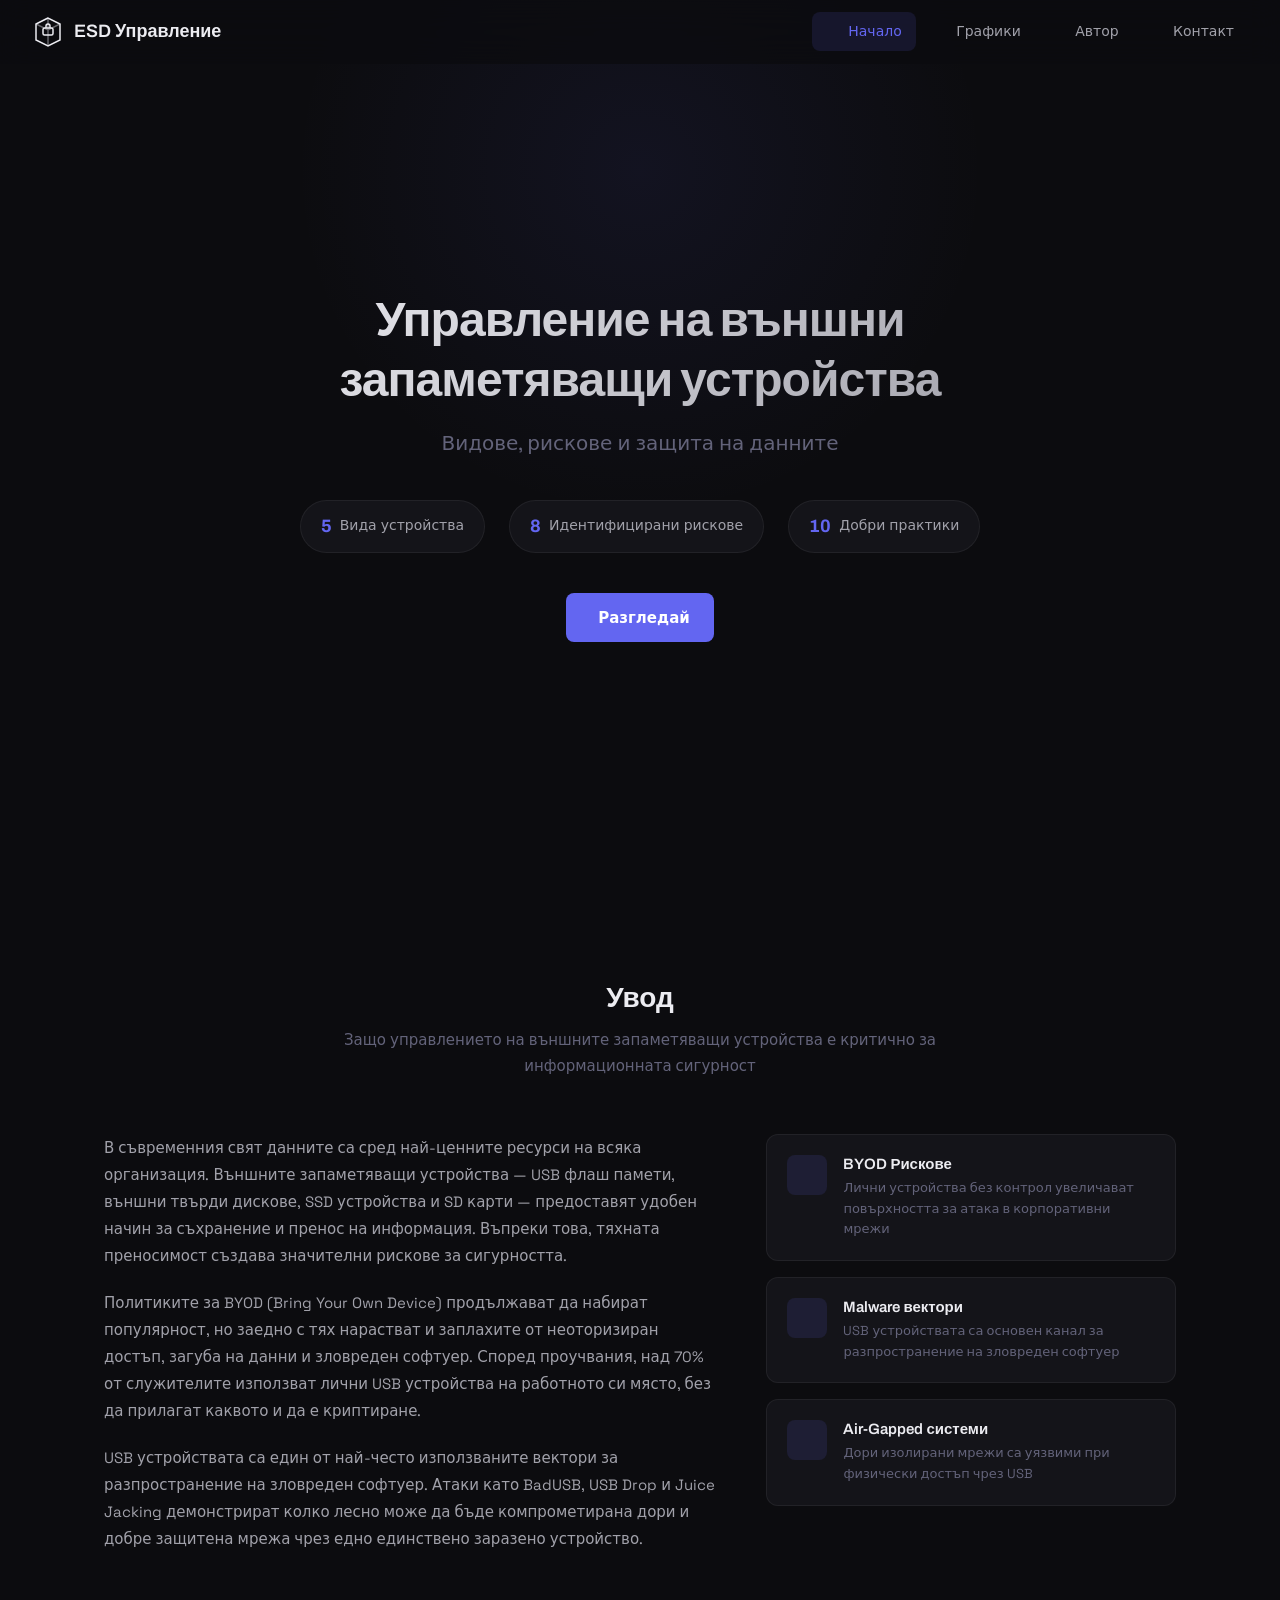
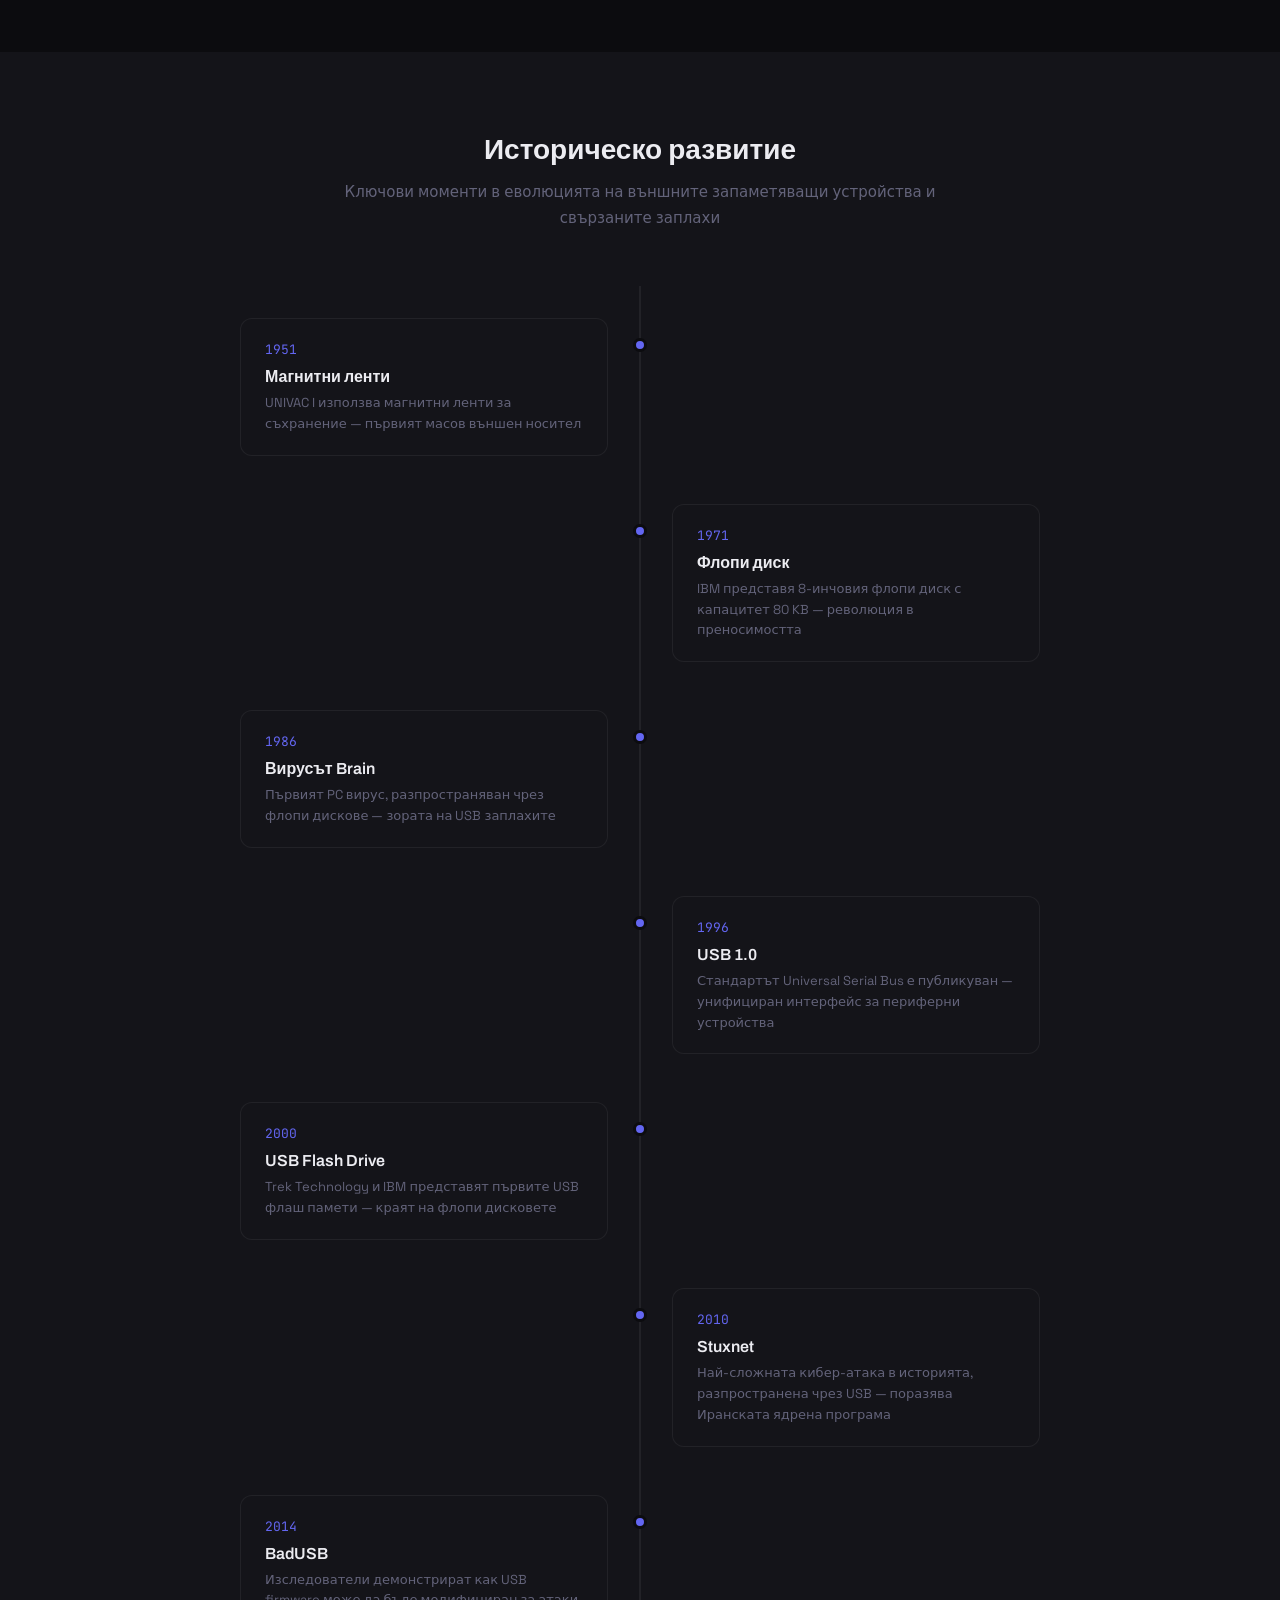
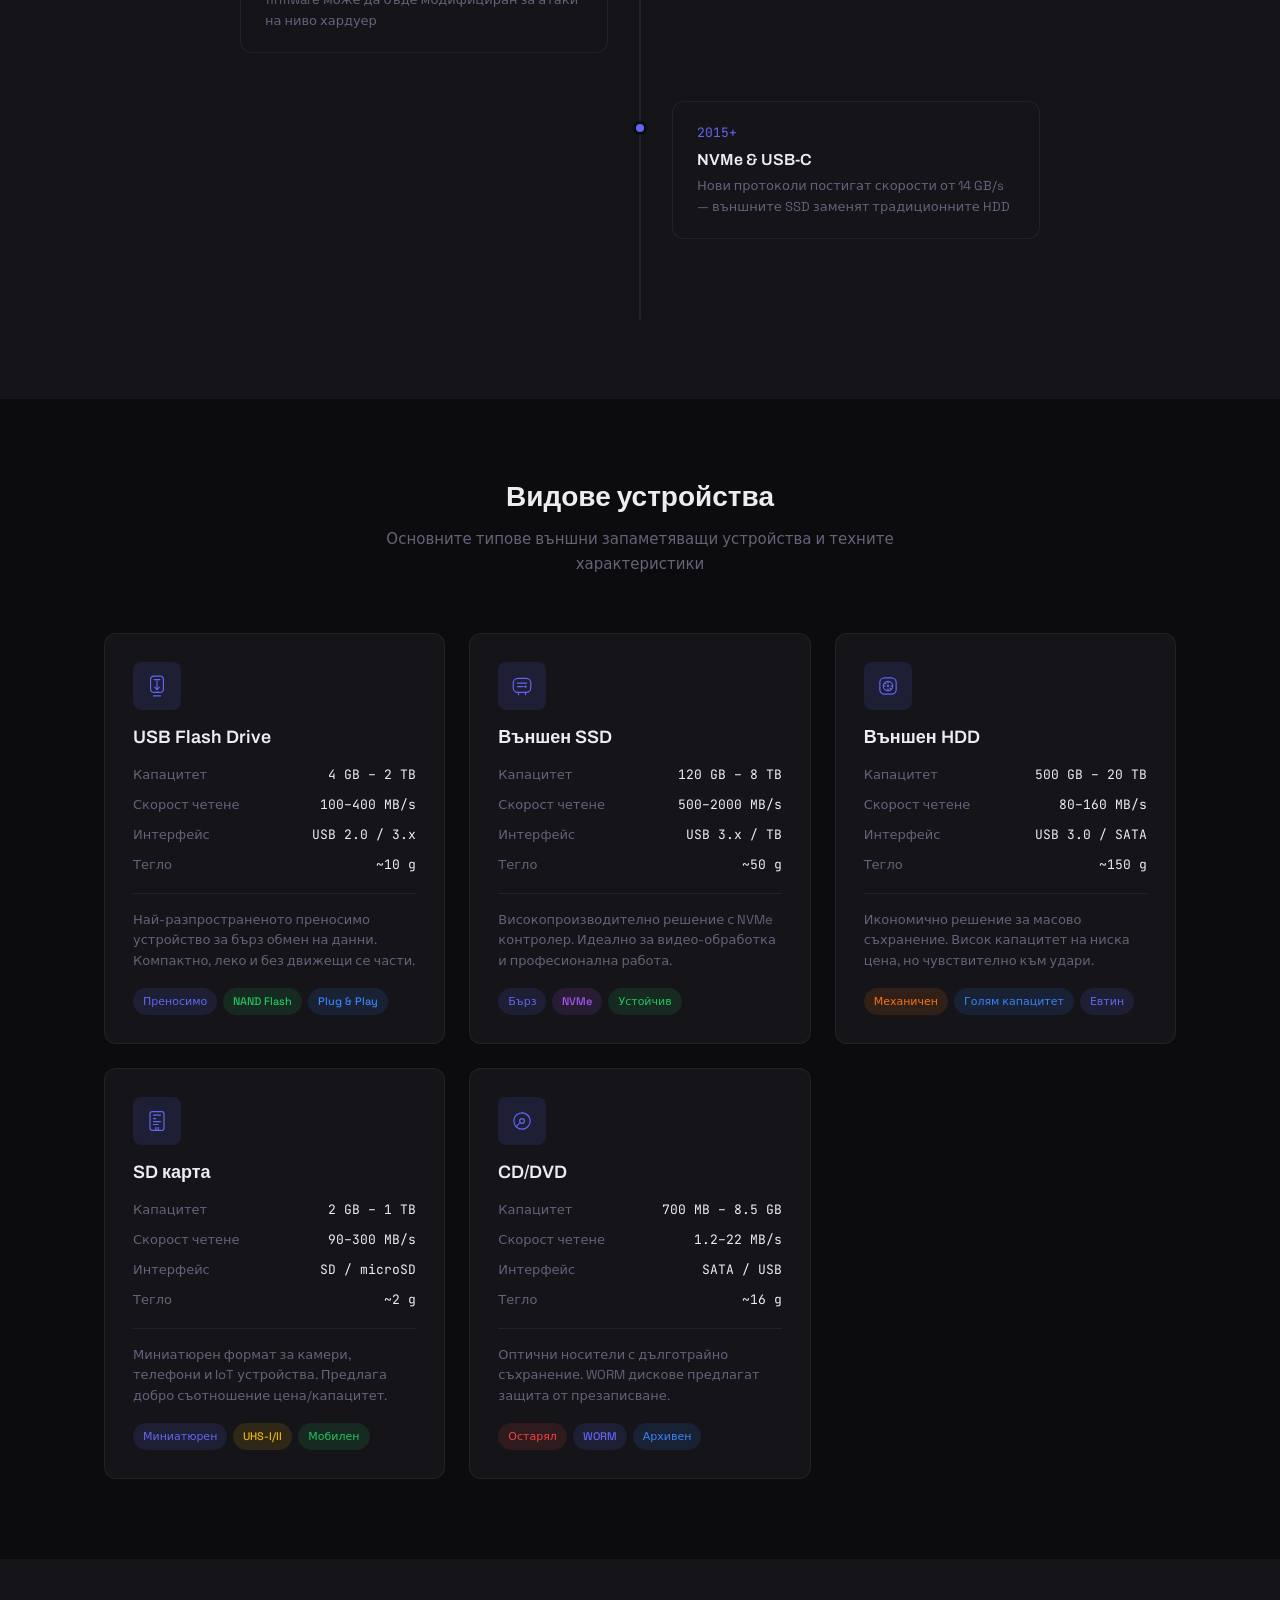
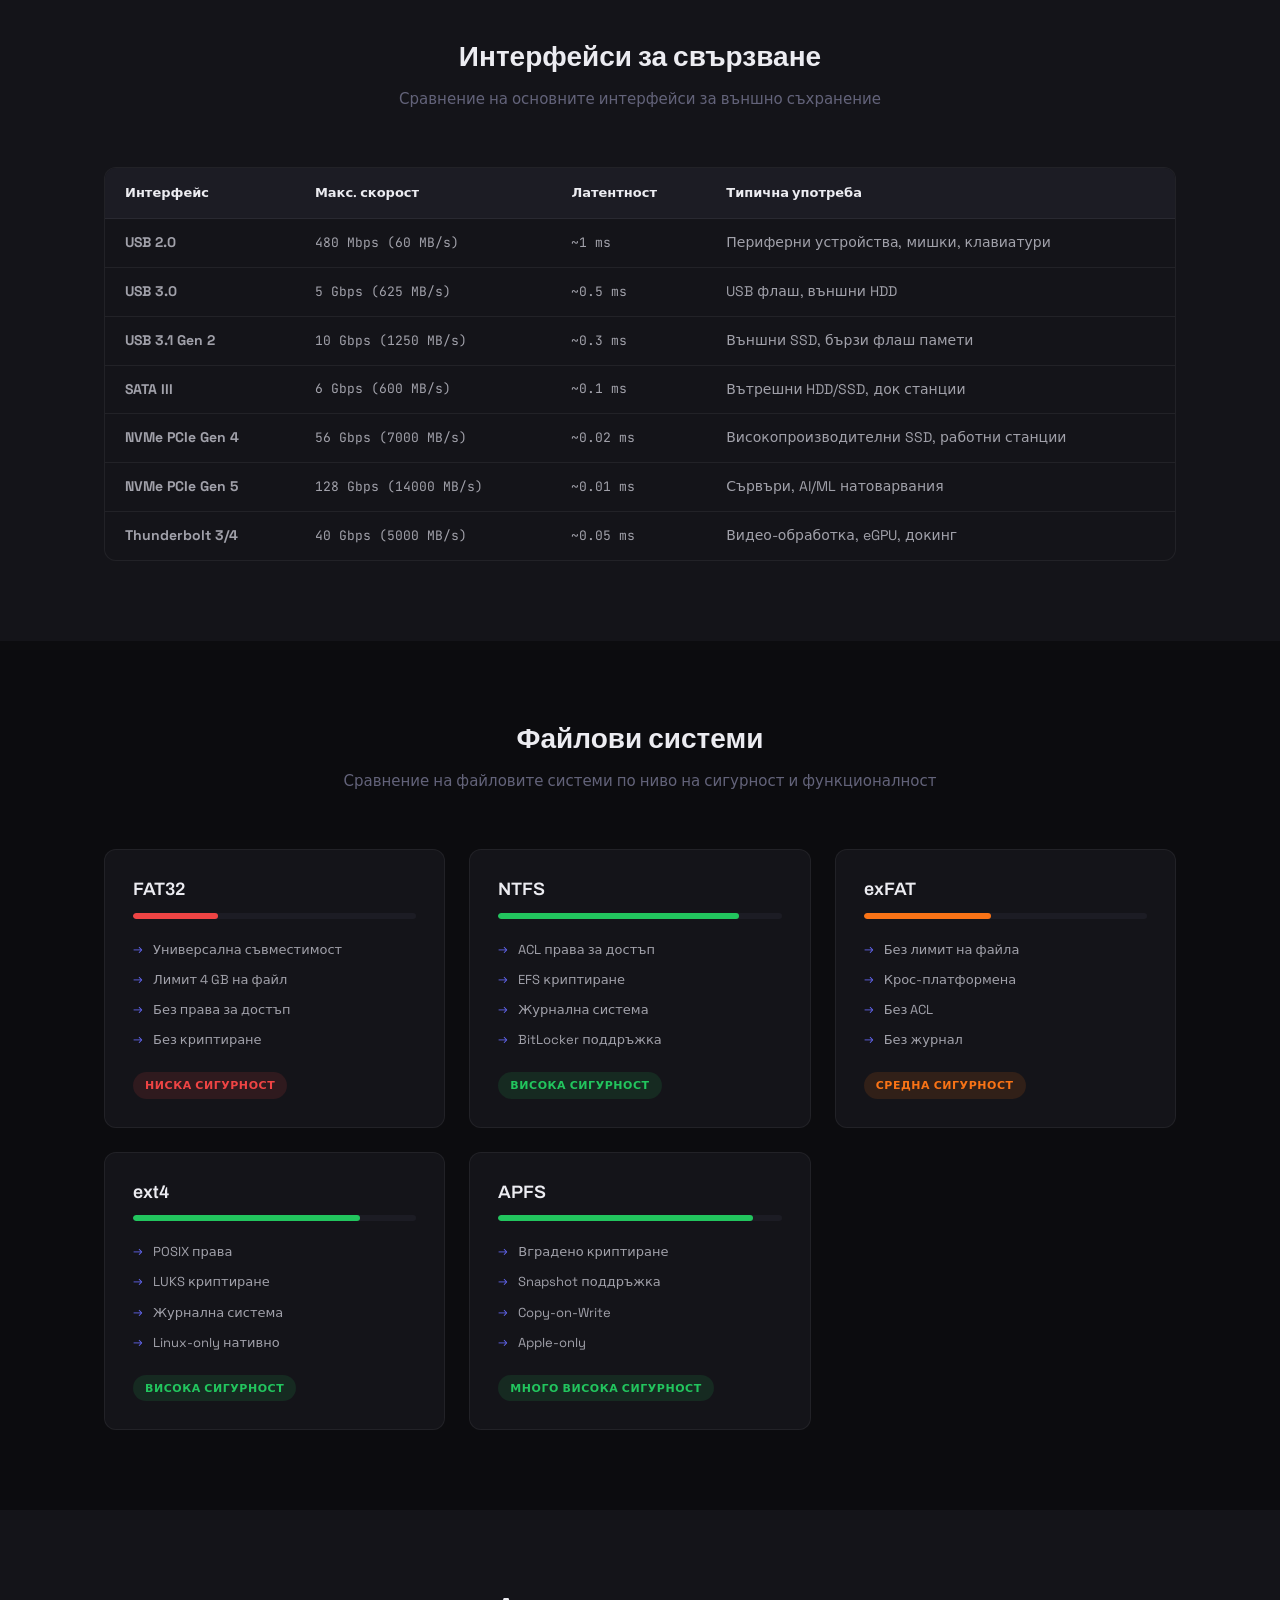
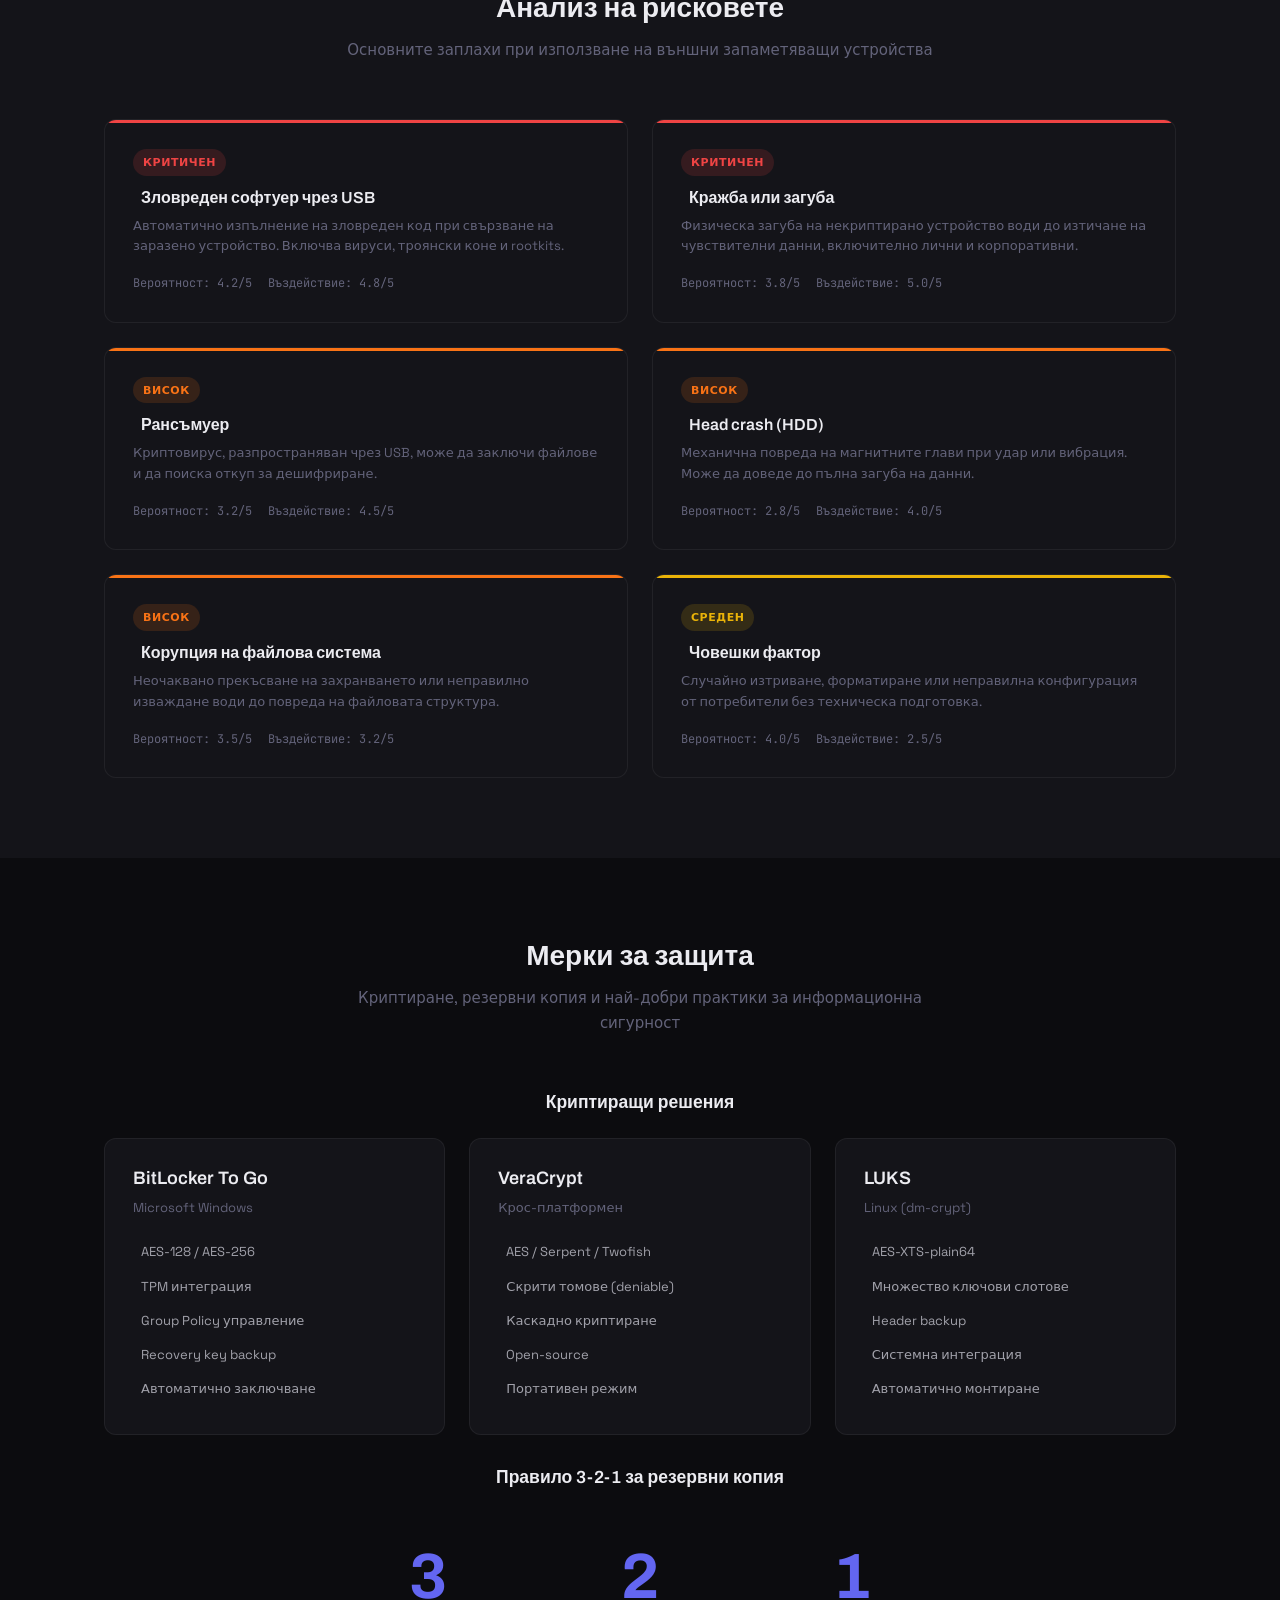
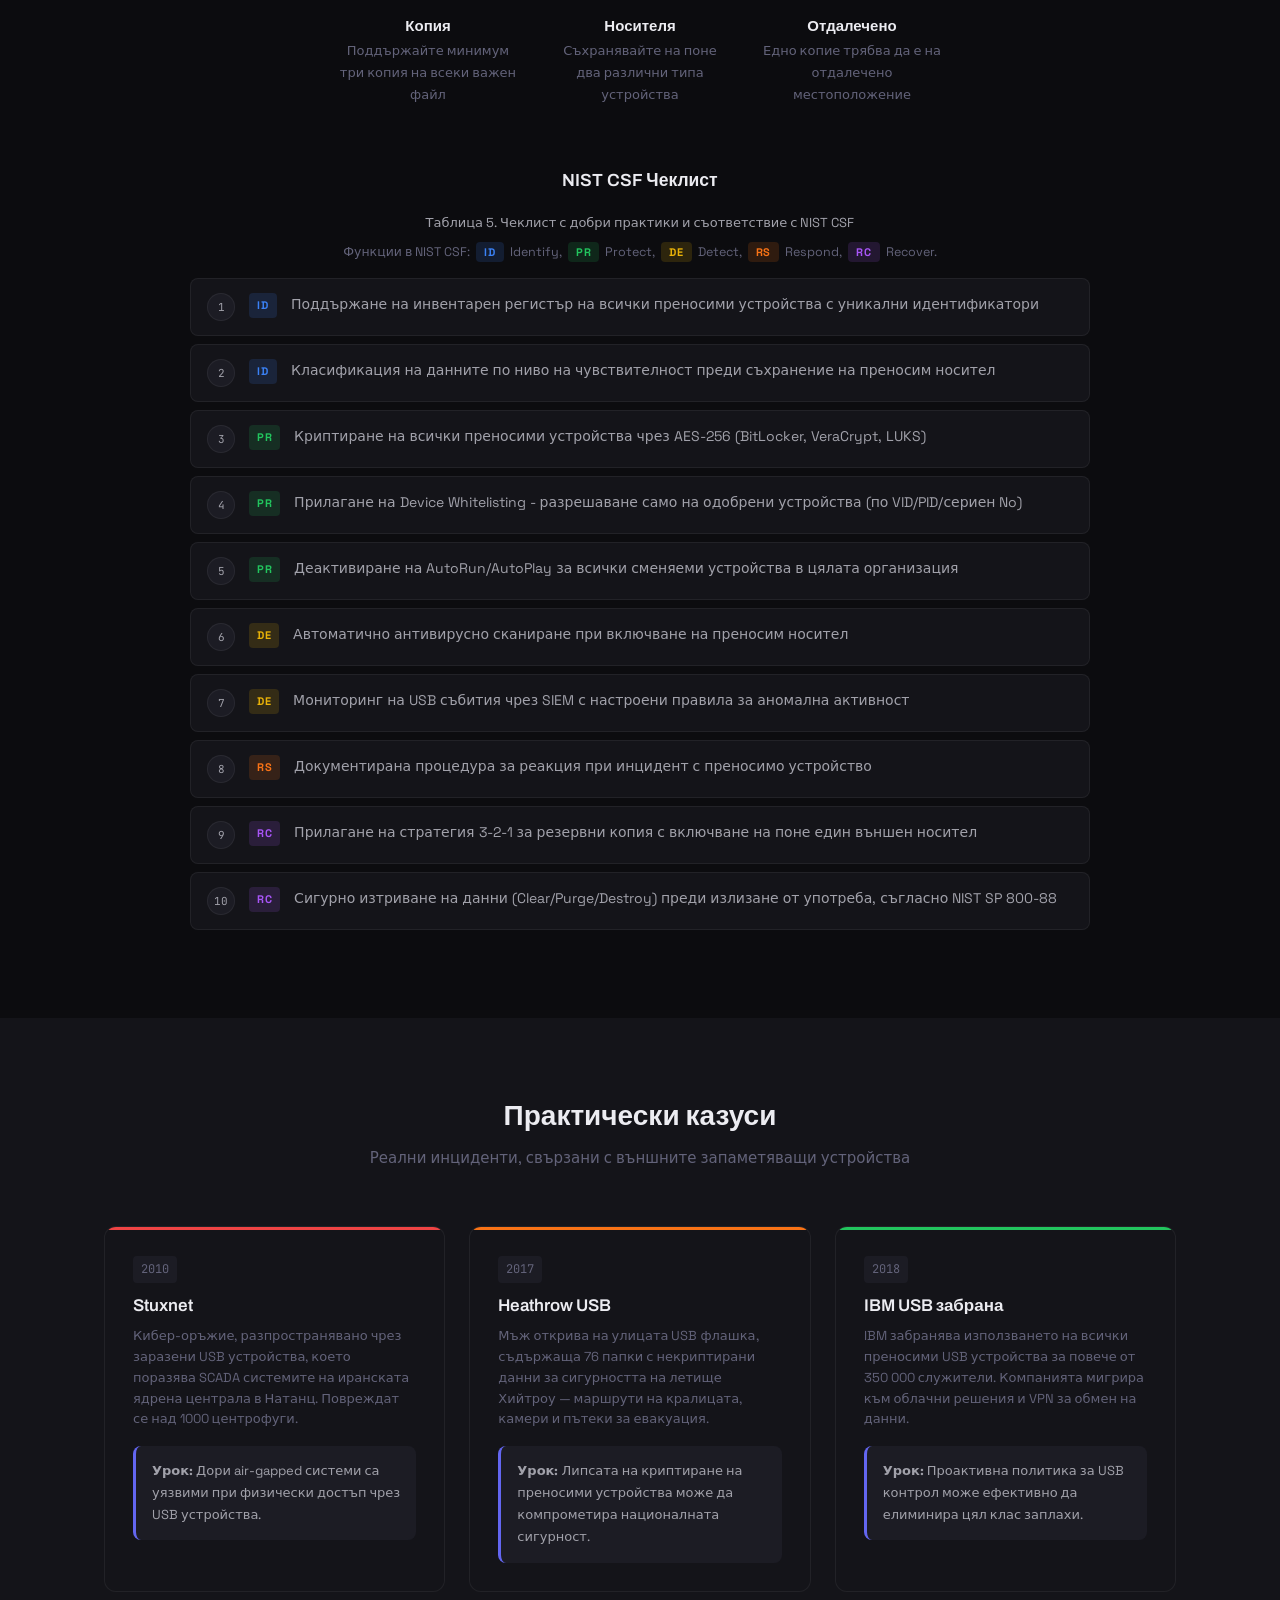
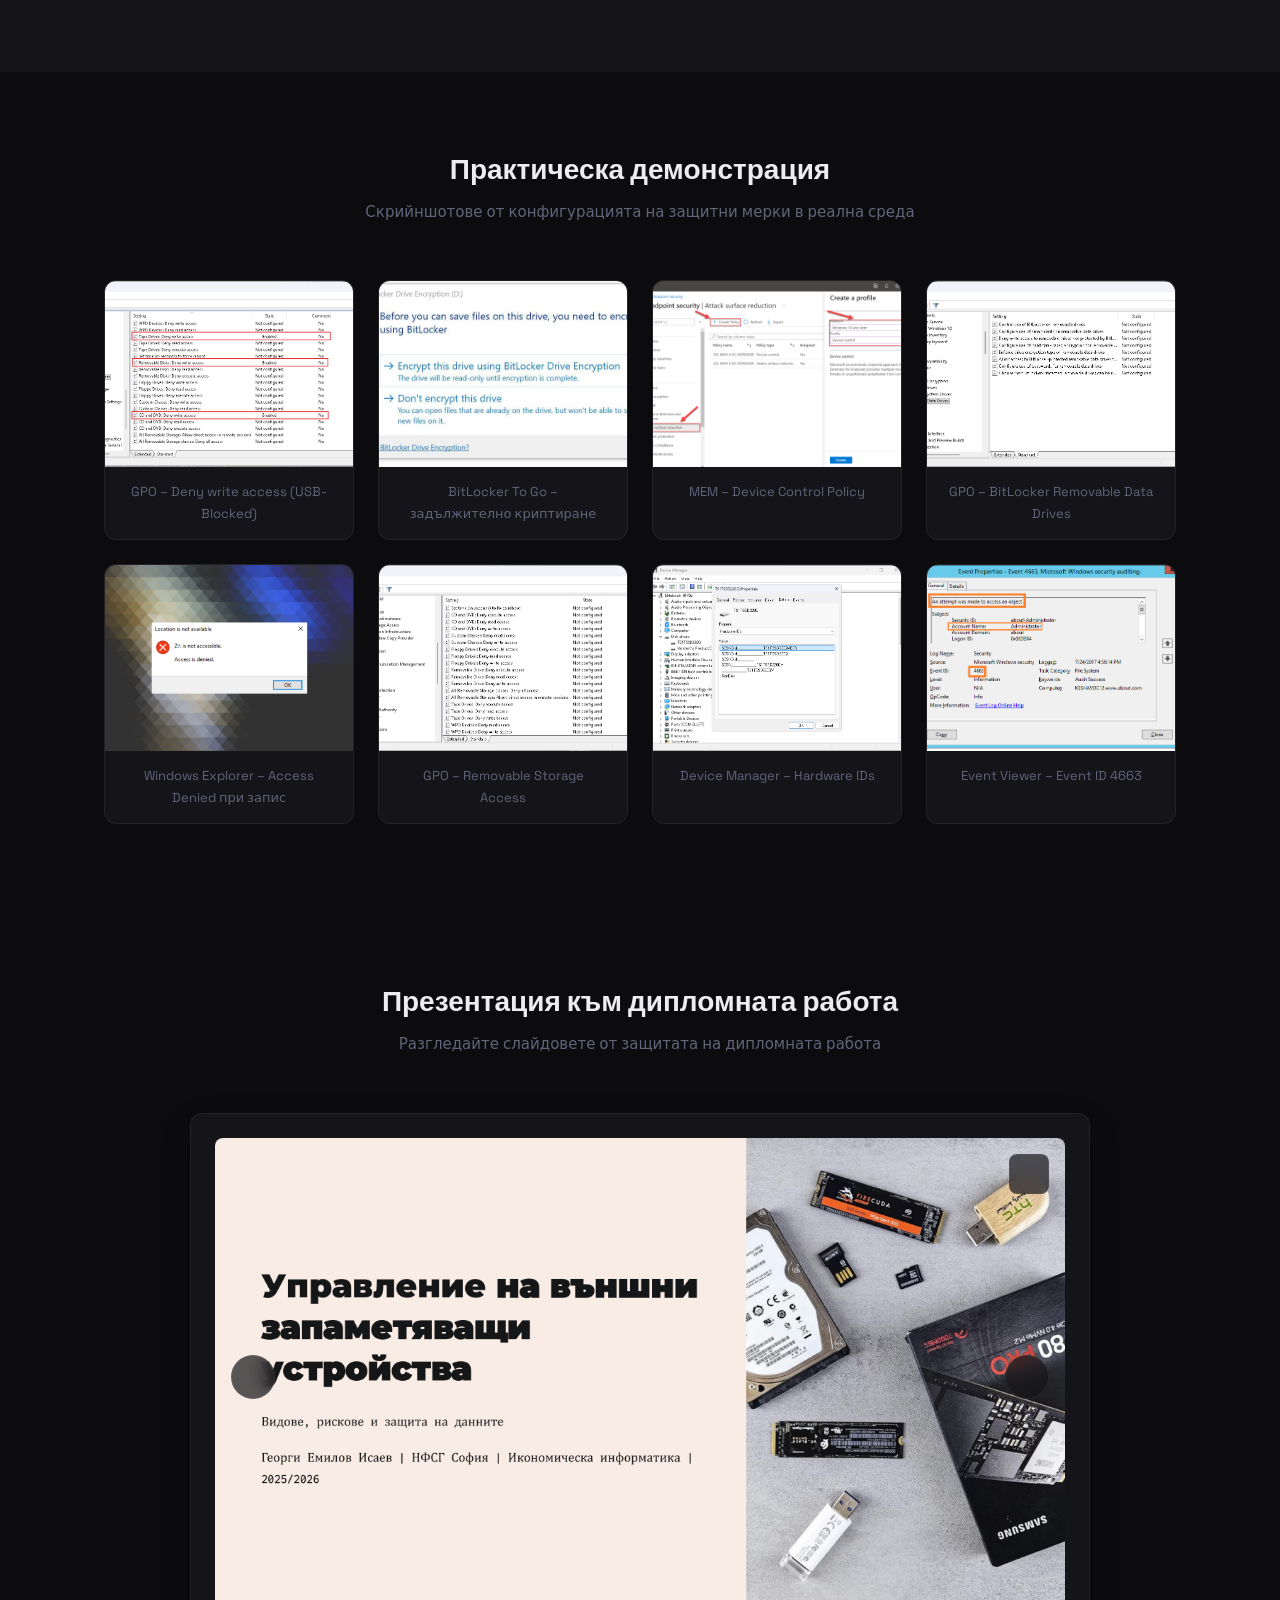
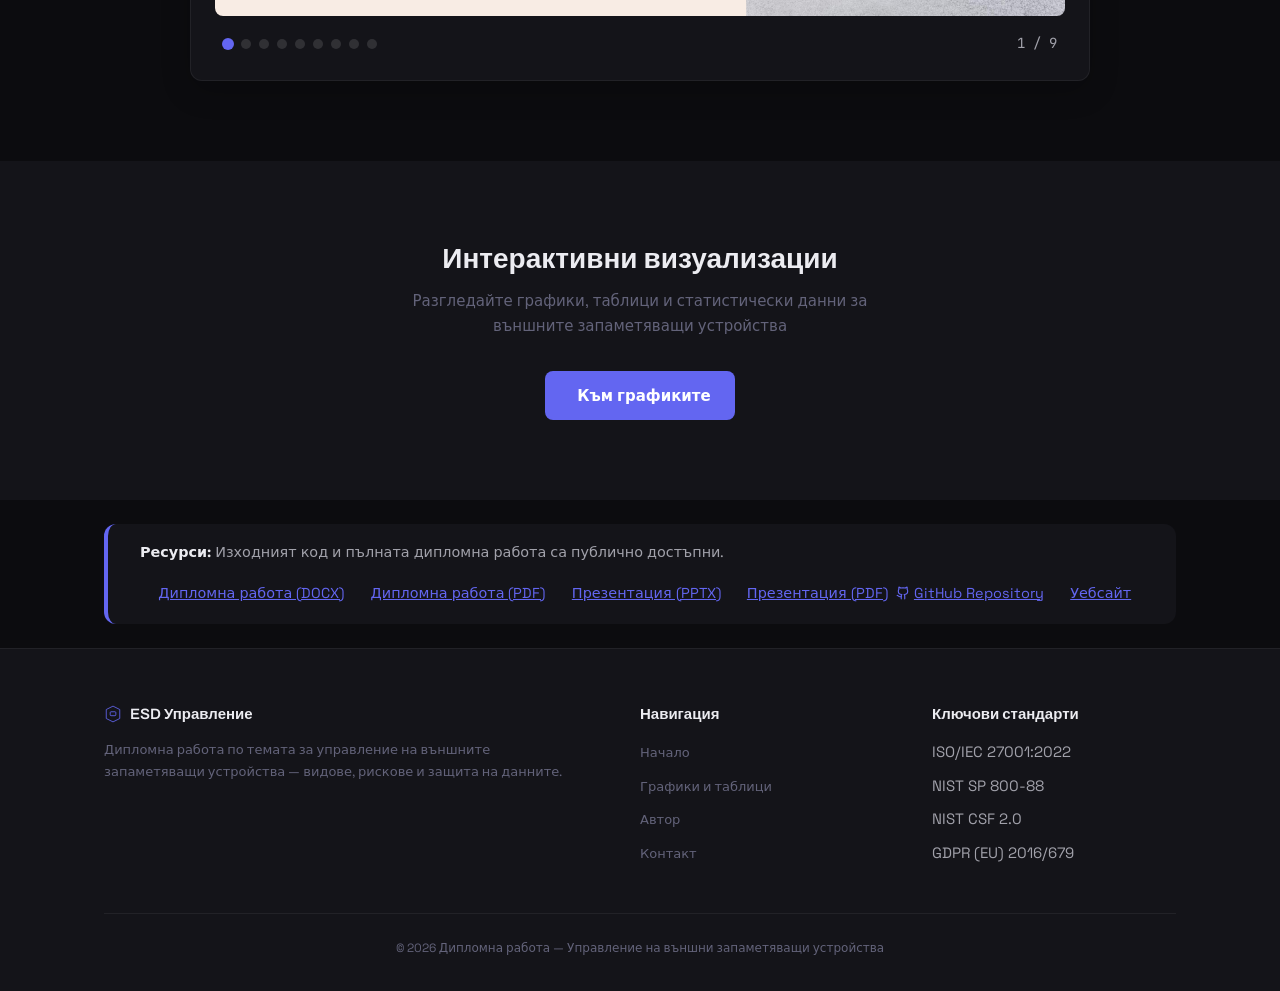
==== commit ae24dd73: "feat(web): add interactive presentation slide viewer Add full interactive presentation functionality" ====
--- a/web/index.html
+++ b/web/index.html
@@ -47,42 +47,14 @@
   </nav>
   <section class="hero" id="hero">
     <div class="hero-content">
-      <p class="hero-kicker">Дипломна работа 2026 / Information Security</p>
-      <h1>Контролен център за външни носители</h1>
-      <p class="hero-subtitle">Видове, рискове, политики и практически защити за USB, SSD, HDD, SD карти и оптични носители.</p>
-      <div class="hero-stats" aria-label="Ключови показатели">
-        <div class="stat-pill"><strong>5</strong> типа носители</div>
-        <div class="stat-pill"><strong>8</strong> рискови сценария</div>
-        <div class="stat-pill"><strong>10</strong> NIST практики</div>
-      </div>
-      <div class="hero-actions">
-        <a href="#intro" class="btn btn-primary"><i data-lucide="arrow-down"></i> Започни анализа</a>
-        <a href="charts.html" class="btn btn-outline"><i data-lucide="activity"></i> Виж данните</a>
-      </div>
-    </div>
-    <div class="hero-dashboard" aria-label="Визуален преглед на защитните мерки">
-      <div class="hero-panel hero-panel-main">
-        <div>
-          <span class="panel-label">Policy State</span>
-          <h2>USB Write Access</h2>
-        </div>
-        <span class="panel-status">Blocked</span>
-        <img src="assets/img/f1_gpo-zabrana.png" alt="GPO забрана за запис върху USB устройство" loading="eager">
-      </div>
-      <div class="hero-panel hero-metric">
-        <span class="panel-label">Risk posture</span>
-        <strong>4.8</strong>
-        <span>malware impact</span>
-      </div>
-      <div class="hero-panel hero-metric accent">
-        <span class="panel-label">Protection</span>
-        <strong>AES</strong>
-        <span>BitLocker / VeraCrypt / LUKS</span>
-      </div>
-      <div class="hero-panel hero-panel-shot">
-        <span class="panel-label">Audit trail</span>
-        <img src="assets/img/f8_event4663.png" alt="Event Viewer събитие 4663 за одит на достъп" loading="eager">
-      </div>
+      <h1>Управление на външни запаметяващи устройства</h1>
+      <p class="hero-subtitle">Видове, рискове и защита на данните</p>
+      <div class="hero-stats">
+        <div class="stat-pill"><strong>5</strong> Вида устройства</div>
+        <div class="stat-pill"><strong>8</strong> Идентифицирани рискове</div>
+        <div class="stat-pill"><strong>10</strong> Добри практики</div>
+      </div>
+      <a href="#intro" class="btn btn-primary"><i data-lucide="arrow-down"></i> Разгледай</a>
     </div>
   </section>
   <section class="section" id="intro">
@@ -726,6 +698,55 @@
       </button>
     </div>
   </div>
+  <section class="section" id="presentation">
+    <div class="container">
+      <div class="section-header fade-in">
+        <h2>Презентация към дипломната работа</h2>
+        <p>Разгледайте слайдовете от защитата на дипломната работа</p>
+      </div>
+      <div class="presentation-container fade-in">
+        <div class="presentation-wrapper" id="presentationWrapper">
+          <button class="presentation-fullscreen" id="presentationFullscreen" aria-label="Пълен екран">
+            <i data-lucide="maximize"></i>
+          </button>
+          <button class="presentation-nav prev" id="presentationPrev" aria-label="Предишен слайд">
+            <i data-lucide="chevron-left"></i>
+          </button>
+          
+          <div class="presentation-slides" id="presentationSlides">
+            <img src="public/presentation/slides/slide1.png" alt="Слайд 1" class="presentation-slide active" loading="lazy">
+            <img src="public/presentation/slides/slide2.png" alt="Слайд 2" class="presentation-slide" loading="lazy">
+            <img src="public/presentation/slides/slide3.png" alt="Слайд 3" class="presentation-slide" loading="lazy">
+            <img src="public/presentation/slides/slide4.png" alt="Слайд 4" class="presentation-slide" loading="lazy">
+            <img src="public/presentation/slides/slide5.png" alt="Слайд 5" class="presentation-slide" loading="lazy">
+            <img src="public/presentation/slides/slide6.png" alt="Слайд 6" class="presentation-slide" loading="lazy">
+            <img src="public/presentation/slides/slide7.png" alt="Слайд 7" class="presentation-slide" loading="lazy">
+            <img src="public/presentation/slides/slide8.png" alt="Слайд 8" class="presentation-slide" loading="lazy">
+            <img src="public/presentation/slides/slide9.png" alt="Слайд 9" class="presentation-slide" loading="lazy">
+          </div>
+          
+          <button class="presentation-nav next" id="presentationNext" aria-label="Следващ слайд">
+            <i data-lucide="chevron-right"></i>
+          </button>
+        </div>
+        
+        <div class="presentation-controls">
+          <div class="presentation-indicators" id="presentationIndicators">
+            <button class="presentation-indicator active" aria-label="Към слайд 1" data-slide="0"></button>
+            <button class="presentation-indicator" aria-label="Към слайд 2" data-slide="1"></button>
+            <button class="presentation-indicator" aria-label="Към слайд 3" data-slide="2"></button>
+            <button class="presentation-indicator" aria-label="Към слайд 4" data-slide="3"></button>
+            <button class="presentation-indicator" aria-label="Към слайд 5" data-slide="4"></button>
+            <button class="presentation-indicator" aria-label="Към слайд 6" data-slide="5"></button>
+            <button class="presentation-indicator" aria-label="Към слайд 7" data-slide="6"></button>
+            <button class="presentation-indicator" aria-label="Към слайд 8" data-slide="7"></button>
+            <button class="presentation-indicator" aria-label="Към слайд 9" data-slide="8"></button>
+          </div>
+          <div class="presentation-counter" id="presentationCounter">1 / 9</div>
+        </div>
+      </div>
+    </div>
+  </section>
   <section class="cta-section" style="background: var(--bg-surface);">
     <div class="container fade-in">
       <h2>Интерактивни визуализации</h2>
@@ -743,6 +764,8 @@
           <span style="display: inline-flex; flex-wrap: wrap; gap: 0.5rem; margin-top: 0.25rem;">
               <a href="https://view.officeapps.live.com/op/view.aspx?src=https%3A%2F%2Fdiploma.isaewwxx.dev%2Fpublic%2Fdocs%2Fdiplomna-%D1%84%D0%B8%D0%BD%D0%B0%D0%BB.docx" target="_blank" rel="noopener noreferrer" style="display: inline-flex; align-items: center; gap: 0.3em; color: var(--accent); text-decoration: underline;"><i data-lucide="file-type" style="width: 14px; height: 14px"></i> Дипломна работа (DOCX)</a>
               <a href="public/docs/diplomna-%D1%84%D0%B8%D0%BD%D0%B0%D0%BB.pdf" target="_blank" rel="noopener noreferrer" style="display: inline-flex; align-items: center; gap: 0.3em; color: var(--accent); text-decoration: underline;"><i data-lucide="file-down" style="width: 14px; height: 14px"></i> Дипломна работа (PDF)</a>
+              <a href="https://view.officeapps.live.com/op/view.aspx?src=https%3A%2F%2Fdiploma.isaewwxx.dev%2Fpublic%2Fpresentation%2Fesd-upravlenie.pptx" target="_blank" rel="noopener noreferrer" style="display: inline-flex; align-items: center; gap: 0.3em; color: var(--accent); text-decoration: underline;"><i data-lucide="presentation" style="width: 14px; height: 14px"></i> Презентация (PPTX)</a>
+              <a href="public/presentation/esd-upravlenie.pdf" target="_blank" rel="noopener noreferrer" style="display: inline-flex; align-items: center; gap: 0.3em; color: var(--accent); text-decoration: underline;"><i data-lucide="file-down" style="width: 14px; height: 14px"></i> Презентация (PDF)</a>
               <a href="https://github.com/isaewwxx/diploma" target="_blank" rel="noopener noreferrer" style="display: inline-flex; align-items: center; gap: 0.3em; color: var(--accent); text-decoration: underline;"><svg width="14" height="14" viewBox="0 0 24 24" fill="none" stroke="currentColor" stroke-width="2" stroke-linecap="round" stroke-linejoin="round"><path d="M15 22v-4a4.8 4.8 0 0 0-1-3.5c3 0 6-2 6-5.5.08-1.25-.27-2.48-1-3.5.28-1.15.28-2.35 0-3.5 0 0-1 0-3 1.5-2.64-.5-5.36-.5-8 0C6 2 5 2 5 2c-.3 1.15-.3 2.35 0 3.5A5.403 5.403 0 0 0 4 9c0 3.5 3 5.5 6 5.5-.39.49-.68 1.05-.85 1.65-.17.6-.22 1.23-.15 1.85v4"/><path d="M9 18c-4.51 2-5-2-7-2"/></svg> GitHub Repository</a>
               <a href="https://diploma.isaewwxx.dev/" target="_blank" rel="noopener noreferrer" style="display: inline-flex; align-items: center; gap: 0.3em; color: var(--accent); text-decoration: underline;"><i data-lucide="globe" style="width: 14px; height: 14px"></i> Уебсайт</a>
           </span>
--- a/web/css/style.css
+++ b/web/css/style.css
@@ -1,4 +1,4 @@
-﻿/**
+/**
  * Copyright 2026 Georgi Emilov Isaev
  *
  * Licensed under the Apache License, Version 2.0 (the "License");
@@ -498,6 +498,170 @@
 @media (max-width: 768px) {
   .intro-grid { grid-template-columns: 1fr; }
 }
+
+/* Presentation Feature */
+.presentation-container {
+  max-width: 900px;
+  margin: 0 auto;
+  background: var(--bg-surface);
+  border: 1px solid var(--border);
+  border-radius: var(--radius);
+  padding: 1.5rem;
+  box-shadow: 0 10px 30px rgba(0,0,0,0.2);
+}
+
+.presentation-wrapper {
+  position: relative;
+  width: 100%;
+  aspect-ratio: 16 / 9;
+  background: #000;
+  border-radius: var(--radius-sm);
+  overflow: hidden;
+  margin-bottom: 1rem;
+}
+
+.presentation-slides {
+  width: 100%;
+  height: 100%;
+  position: relative;
+}
+
+.presentation-slide {
+  position: absolute;
+  top: 0;
+  left: 0;
+  width: 100%;
+  height: 100%;
+  object-fit: contain;
+  opacity: 0;
+  visibility: hidden;
+  transition: opacity 0.4s ease, visibility 0.4s ease;
+}
+
+.presentation-slide.active {
+  opacity: 1;
+  visibility: visible;
+}
+
+.presentation-nav {
+  position: absolute;
+  top: 50%;
+  transform: translateY(-50%);
+  width: 44px;
+  height: 44px;
+  background: rgba(20, 20, 25, 0.7);
+  backdrop-filter: blur(8px);
+  border: 1px solid var(--border);
+  color: var(--text-primary);
+  border-radius: 50%;
+  display: flex;
+  align-items: center;
+  justify-content: center;
+  cursor: pointer;
+  z-index: 10;
+  transition: all var(--transition);
+}
+
+.presentation-nav:hover {
+  background: var(--accent);
+  border-color: var(--accent);
+  color: #fff;
+}
+
+.presentation-nav.prev {
+  left: 1rem;
+}
+
+.presentation-nav.next {
+  right: 1rem;
+}
+
+.presentation-fullscreen {
+  position: absolute;
+  top: 1rem;
+  right: 1rem;
+  width: 40px;
+  height: 40px;
+  background: rgba(20, 20, 25, 0.7);
+  backdrop-filter: blur(8px);
+  border: 1px solid var(--border);
+  color: var(--text-primary);
+  border-radius: var(--radius-sm);
+  display: flex;
+  align-items: center;
+  justify-content: center;
+  cursor: pointer;
+  z-index: 10;
+  transition: all var(--transition);
+}
+
+.presentation-fullscreen:hover {
+  background: var(--accent);
+  border-color: var(--accent);
+  color: #fff;
+}
+
+.presentation-wrapper:fullscreen {
+  border-radius: 0;
+  background: #000;
+}
+
+.presentation-wrapper:-webkit-full-screen {
+  border-radius: 0;
+  background: #000;
+}
+
+.presentation-controls {
+  display: flex;
+  align-items: center;
+  justify-content: space-between;
+  padding: 0 0.5rem;
+}
+
+.presentation-indicators {
+  display: flex;
+  gap: 0.5rem;
+}
+
+.presentation-indicator {
+  width: 10px;
+  height: 10px;
+  border-radius: 50%;
+  background: var(--border-hover);
+  border: none;
+  cursor: pointer;
+  transition: all var(--transition);
+}
+
+.presentation-indicator:hover {
+  background: var(--text-muted);
+}
+
+.presentation-indicator.active {
+  background: var(--accent);
+  transform: scale(1.2);
+}
+
+.presentation-counter {
+  font-family: var(--font-mono);
+  font-size: 0.875rem;
+  color: var(--text-secondary);
+}
+
+@media (max-width: 768px) {
+  .presentation-container {
+    padding: 1rem;
+  }
+  .presentation-nav {
+    width: 36px;
+    height: 36px;
+    left: 0.5rem;
+  }
+  .presentation-nav.next {
+    right: 0.5rem;
+    left: auto;
+  }
+}
 .timeline {
   position: relative;
   max-width: 800px;
@@ -2297,863 +2461,3 @@
   .hero h1 { font-size: 1.625rem; }
   .container { padding: 0 1rem; }
 }
-
-/* 2026 editorial redesign: security-lab clarity with Awwwards-inspired pacing. */
-:root {
-  --bg-primary: #090a0a;
-  --bg-surface: #111413;
-  --bg-raised: #181d1b;
-  --bg-hover: #202824;
-
-  --accent: #b8ff4d;
-  --accent-soft: rgba(184, 255, 77, 0.12);
-  --accent-hover: #dcff85;
-  --accent-glow: rgba(184, 255, 77, 0.18);
-
-  --text-primary: #f4f1e8;
-  --text-secondary: #c3c0b7;
-  --text-muted: #85857d;
-
-  --border: rgba(244, 241, 232, 0.12);
-  --border-hover: rgba(184, 255, 77, 0.42);
-
-  --red: #ff5d5d;
-  --orange: #ff9a3d;
-  --yellow: #ffd84d;
-  --green: #7bed7b;
-  --blue: #65c7ff;
-  --purple: #caa6ff;
-  --cyan: #55f0d8;
-
-  --font-body: 'Space Grotesk', system-ui, -apple-system, sans-serif;
-  --font-display: 'Archivo', 'Space Grotesk', sans-serif;
-  --font-mono: 'JetBrains Mono', 'Fira Code', monospace;
-
-  --radius: 8px;
-  --radius-sm: 7px;
-  --radius-xs: 5px;
-  --max-width: 1240px;
-  --nav-height: 72px;
-}
-
-html {
-  background: var(--bg-primary);
-}
-
-body {
-  color: var(--text-secondary);
-  background:
-    linear-gradient(rgba(244, 241, 232, 0.035) 1px, transparent 1px),
-    linear-gradient(90deg, rgba(244, 241, 232, 0.035) 1px, transparent 1px),
-    linear-gradient(135deg, rgba(85, 240, 216, 0.1), transparent 34%),
-    linear-gradient(315deg, rgba(255, 154, 61, 0.08), transparent 38%),
-    var(--bg-primary);
-  background-size: 36px 36px, 36px 36px, auto, auto, auto;
-}
-
-body::before {
-  content: '';
-  position: fixed;
-  inset: 0;
-  z-index: -1;
-  pointer-events: none;
-  background: linear-gradient(115deg, rgba(9, 10, 10, 0.1), rgba(9, 10, 10, 0.78) 58%, rgba(9, 10, 10, 0.22));
-}
-
-::selection {
-  color: #090a0a;
-  background: var(--accent);
-}
-
-.container {
-  max-width: var(--max-width);
-  padding: 0 2rem;
-}
-
-.section {
-  padding: 7rem 0;
-  position: relative;
-}
-
-.section:nth-of-type(even) {
-  background:
-    linear-gradient(90deg, transparent, rgba(244, 241, 232, 0.028), transparent),
-    rgba(244, 241, 232, 0.018);
-}
-
-.section-header {
-  display: grid;
-  grid-template-columns: minmax(0, 0.74fr) minmax(260px, 0.46fr);
-  gap: 2rem;
-  align-items: end;
-  text-align: left;
-  margin-bottom: 3rem;
-  border-top: 1px solid var(--border);
-  padding-top: 1.35rem;
-}
-
-.section-header h2,
-.cta-section h2 {
-  font-size: 2.55rem;
-  line-height: 1.05;
-  letter-spacing: 0;
-  text-transform: uppercase;
-}
-
-.section-header p,
-.cta-section p {
-  max-width: none;
-  margin: 0;
-  color: var(--text-muted);
-  font-size: 0.96rem;
-}
-
-.navbar {
-  left: 1rem;
-  right: 1rem;
-  top: 0.8rem;
-  width: auto;
-  height: 58px;
-  padding: 0.45rem 0.45rem 0.45rem 0.75rem;
-  border: 1px solid var(--border);
-  border-radius: 999px;
-  background: rgba(9, 10, 10, 0.78);
-  box-shadow: 0 18px 60px rgba(0, 0, 0, 0.36);
-}
-
-.navbar.scrolled {
-  border-color: rgba(244, 241, 232, 0.18);
-  background: rgba(9, 10, 10, 0.92);
-}
-
-.nav-brand {
-  gap: 0.55rem;
-  color: var(--text-primary);
-  font-size: 0.96rem;
-  letter-spacing: 0;
-}
-
-.nav-brand .logo-svg {
-  width: 34px;
-  height: 34px;
-  padding: 0.32rem;
-  color: #090a0a;
-  background: var(--accent);
-  border-radius: 50%;
-}
-
-.nav-links {
-  gap: 0.15rem;
-}
-
-.nav-links a {
-  min-height: 42px;
-  padding: 0.58rem 0.85rem;
-  border-radius: 999px;
-  color: var(--text-muted);
-  font-size: 0.82rem;
-}
-
-.nav-links a:hover,
-.nav-links a.active {
-  color: #090a0a;
-  background: var(--accent);
-}
-
-.nav-toggle {
-  width: 42px;
-  height: 42px;
-  border-radius: 50%;
-  background: var(--bg-raised);
-  border: 1px solid var(--border);
-  color: var(--text-primary);
-}
-
-.hero {
-  min-height: 94vh;
-  display: grid;
-  grid-template-columns: minmax(0, 1fr) minmax(420px, 0.84fr);
-  gap: 2rem;
-  align-items: end;
-  width: min(100% - 4rem, 1380px);
-  margin: 0 auto;
-  padding: calc(var(--nav-height) + 4rem) 0 4rem;
-  text-align: left;
-}
-
-.hero::before {
-  display: none;
-}
-
-.hero-content {
-  max-width: 760px;
-}
-
-.hero-kicker {
-  display: inline-flex;
-  align-items: center;
-  min-height: 32px;
-  padding: 0 0.72rem;
-  margin-bottom: 1.1rem;
-  border: 1px solid var(--border);
-  border-radius: 999px;
-  color: var(--accent);
-  font-family: var(--font-mono);
-  font-size: 0.72rem;
-  text-transform: uppercase;
-}
-
-.hero h1 {
-  max-width: 10ch;
-  margin-bottom: 1.2rem;
-  color: var(--text-primary);
-  background: none;
-  -webkit-text-fill-color: currentColor;
-  font-size: 5.2rem;
-  line-height: 0.92;
-  letter-spacing: 0;
-  text-transform: uppercase;
-}
-
-.hero-subtitle {
-  max-width: 680px;
-  margin-bottom: 1.8rem;
-  color: var(--text-secondary);
-  font-size: 1.18rem;
-}
-
-.hero-stats {
-  justify-content: flex-start;
-  gap: 0.55rem;
-  margin-bottom: 1.4rem;
-}
-
-.stat-pill {
-  min-height: 40px;
-  gap: 0.45rem;
-  padding: 0.48rem 0.7rem;
-  border-radius: 7px;
-  background: rgba(244, 241, 232, 0.05);
-  color: var(--text-secondary);
-  border-color: var(--border);
-}
-
-.stat-pill strong {
-  color: var(--accent);
-  font-size: 1rem;
-}
-
-.hero-actions {
-  display: flex;
-  flex-wrap: wrap;
-  gap: 0.75rem;
-}
-
-.btn,
-.btn-submit,
-.project-details-btn {
-  min-height: 44px;
-  border-radius: 999px;
-  letter-spacing: 0;
-}
-
-.btn-primary,
-.btn-submit {
-  background: var(--accent);
-  color: #090a0a;
-  box-shadow: none;
-}
-
-.btn-primary:hover,
-.btn-submit:hover {
-  background: var(--accent-hover);
-  color: #090a0a;
-  box-shadow: 0 10px 38px rgba(184, 255, 77, 0.18);
-}
-
-.btn-outline {
-  color: var(--text-primary);
-  background: rgba(244, 241, 232, 0.045);
-  border-color: var(--border);
-}
-
-.btn-outline:hover {
-  color: var(--accent);
-  border-color: var(--border-hover);
-}
-
-.hero-dashboard {
-  display: grid;
-  grid-template-columns: repeat(2, minmax(0, 1fr));
-  gap: 0.85rem;
-  align-items: stretch;
-}
-
-.hero-panel {
-  position: relative;
-  overflow: hidden;
-  min-height: 168px;
-  border: 1px solid var(--border);
-  border-radius: var(--radius);
-  background: rgba(17, 20, 19, 0.84);
-  box-shadow: 0 24px 80px rgba(0, 0, 0, 0.35);
-}
-
-.hero-panel::after {
-  content: '';
-  position: absolute;
-  inset: 0;
-  pointer-events: none;
-  background: linear-gradient(180deg, transparent 0%, rgba(9, 10, 10, 0.12) 56%, rgba(9, 10, 10, 0.78) 100%);
-}
-
-.hero-panel img {
-  width: 100%;
-  height: 100%;
-  min-height: 168px;
-  object-fit: cover;
-  filter: saturate(0.95) contrast(1.04);
-}
-
-.hero-panel-main {
-  grid-column: 1 / -1;
-  min-height: 300px;
-}
-
-.hero-panel-main > div,
-.hero-panel-main .panel-status,
-.hero-panel-shot .panel-label {
-  position: absolute;
-  z-index: 2;
-}
-
-.hero-panel-main > div {
-  left: 1rem;
-  top: 1rem;
-}
-
-.panel-label {
-  display: block;
-  color: var(--accent);
-  font-family: var(--font-mono);
-  font-size: 0.68rem;
-  text-transform: uppercase;
-}
-
-.hero-panel-main h2 {
-  max-width: 9ch;
-  margin-top: 0.2rem;
-  font-size: 2rem;
-  line-height: 1;
-  text-transform: uppercase;
-}
-
-.panel-status {
-  right: 1rem;
-  top: 1rem;
-  padding: 0.34rem 0.58rem;
-  border-radius: 999px;
-  color: #090a0a;
-  background: var(--orange);
-  font-family: var(--font-mono);
-  font-size: 0.7rem;
-  text-transform: uppercase;
-}
-
-.hero-metric {
-  display: flex;
-  flex-direction: column;
-  justify-content: space-between;
-  padding: 1rem;
-}
-
-.hero-metric::after {
-  display: none;
-}
-
-.hero-metric strong {
-  color: var(--text-primary);
-  font-size: 3.2rem;
-  line-height: 1;
-}
-
-.hero-metric span:last-child {
-  max-width: 14ch;
-  color: var(--text-muted);
-  font-size: 0.82rem;
-}
-
-.hero-metric.accent {
-  background: var(--accent);
-  color: #090a0a;
-}
-
-.hero-metric.accent .panel-label,
-.hero-metric.accent strong,
-.hero-metric.accent span:last-child {
-  color: #090a0a;
-}
-
-.hero-panel-shot .panel-label {
-  left: 0.9rem;
-  top: 0.9rem;
-  z-index: 2;
-}
-
-.card,
-.highlight-card,
-.timeline-card,
-.device-card,
-.fs-card,
-.risk-card,
-.encrypt-card,
-.case-card,
-.screenshot-card,
-.chart-card,
-.author-profile,
-.detail-item,
-.project-card,
-.contact-info-panel,
-.contact-form-panel,
-.contact-topic,
-.data-table-wrapper,
-.backup-block,
-.nist-item {
-  border-radius: var(--radius);
-  background: rgba(17, 20, 19, 0.82);
-  border-color: var(--border);
-  box-shadow: 0 18px 50px rgba(0, 0, 0, 0.18);
-}
-
-.card:hover,
-.highlight-card:hover,
-.device-card:hover,
-.project-card:hover,
-.chart-card:hover,
-.screenshot-card:hover {
-  border-color: var(--border-hover);
-  transform: translateY(-3px);
-}
-
-.intro-grid {
-  grid-template-columns: minmax(0, 1.05fr) minmax(320px, 0.72fr);
-}
-
-.intro-text {
-  padding: 1.35rem 0 0;
-  color: var(--text-secondary);
-  font-size: 1.04rem;
-}
-
-.highlight-card {
-  padding: 1.35rem;
-}
-
-.highlight-card .icon,
-.device-card .device-icon,
-.project-icon,
-.contact-icon {
-  border-radius: var(--radius-sm);
-  background: var(--accent-soft);
-  color: var(--accent);
-}
-
-.timeline {
-  max-width: 980px;
-}
-
-.timeline::before {
-  background: linear-gradient(var(--accent), var(--cyan), var(--orange));
-  opacity: 0.45;
-}
-
-.timeline-dot {
-  background: var(--accent);
-  border-color: var(--bg-primary);
-}
-
-.timeline-card {
-  padding: 1.4rem;
-}
-
-.timeline-year,
-.spec-value,
-.risk-meta span,
-.data-table .mono {
-  color: var(--accent);
-}
-
-.grid-3,
-.grid-4,
-.grid-2 {
-  gap: 1rem;
-}
-
-.device-card,
-.encrypt-card,
-.risk-card,
-.case-card,
-.project-card,
-.chart-card {
-  padding: 1.35rem;
-}
-
-.device-card h3,
-.risk-card h3,
-.encrypt-card h3,
-.case-card h3,
-.project-card h3,
-.chart-card h3 {
-  text-transform: uppercase;
-  letter-spacing: 0;
-}
-
-.tag-pill,
-.severity-badge,
-.verdict-badge,
-.case-year,
-.nist-badge {
-  border-radius: 999px;
-  font-family: var(--font-mono);
-}
-
-.tag-pill {
-  background: rgba(244, 241, 232, 0.07);
-  color: var(--text-secondary);
-}
-
-.backup-visual {
-  gap: 1rem;
-}
-
-.backup-block {
-  flex: 1 1 180px;
-  padding: 1.25rem;
-}
-
-.backup-number {
-  color: var(--accent);
-}
-
-.screenshots-grid {
-  gap: 1rem;
-}
-
-.screenshot-card {
-  overflow: hidden;
-}
-
-.screenshot-card img {
-  aspect-ratio: 16 / 10;
-  object-fit: cover;
-}
-
-.screenshot-card figcaption {
-  background: rgba(9, 10, 10, 0.92);
-}
-
-.cta-section {
-  padding: 6rem 0;
-  border-top: 1px solid var(--border);
-  border-bottom: 1px solid var(--border);
-}
-
-.cta-section .container {
-  display: grid;
-  grid-template-columns: minmax(0, 0.75fr) auto;
-  gap: 2rem;
-  align-items: end;
-  text-align: left;
-}
-
-.footer {
-  background: #070808;
-}
-
-.footer-grid {
-  grid-template-columns: minmax(0, 1.4fr) repeat(2, minmax(190px, 0.6fr));
-}
-
-.page-header {
-  position: relative;
-  padding-top: calc(var(--nav-height) + 5rem);
-  padding-bottom: 3rem;
-  text-align: left;
-  overflow: hidden;
-}
-
-.page-header::before {
-  content: '';
-  position: absolute;
-  left: 2rem;
-  right: 2rem;
-  bottom: 0;
-  height: 1px;
-  background: var(--border);
-}
-
-.page-header h1,
-.page-header p {
-  width: min(100% - 4rem, var(--max-width));
-  margin-left: auto;
-  margin-right: auto;
-}
-
-.page-header h1 {
-  justify-content: flex-start;
-  max-width: var(--max-width);
-  font-size: 4rem;
-  line-height: 1;
-  letter-spacing: 0;
-  text-transform: uppercase;
-}
-
-.page-header p {
-  margin-top: 0.75rem;
-  color: var(--text-muted);
-}
-
-.charts-layout {
-  grid-template-columns: 260px minmax(0, 1fr);
-  gap: 1rem;
-}
-
-.charts-sidebar {
-  top: calc(var(--nav-height) + 2.2rem);
-  padding: 0.9rem;
-  border: 1px solid var(--border);
-  border-radius: var(--radius);
-  background: rgba(17, 20, 19, 0.82);
-}
-
-.charts-sidebar h3 {
-  padding-left: 0.4rem;
-  color: var(--accent);
-}
-
-.sidebar-nav li a {
-  border-left: 0;
-  border-radius: var(--radius-xs);
-}
-
-.sidebar-nav li a.active {
-  color: #090a0a;
-  background: var(--accent);
-}
-
-.chart-card {
-  margin-bottom: 1rem;
-}
-
-.chart-card canvas {
-  max-height: 460px;
-}
-
-.data-table th {
-  background: #0b0d0c;
-  color: var(--accent);
-}
-
-.data-table tr:hover td {
-  background: rgba(184, 255, 77, 0.055);
-}
-
-.author-profile {
-  align-items: stretch;
-}
-
-.author-avatar {
-  border-radius: var(--radius);
-  border-color: var(--border);
-}
-
-.author-info h1 {
-  font-size: 2.35rem;
-  text-transform: uppercase;
-}
-
-.author-links a,
-.project-details-btn {
-  border: 1px solid var(--border);
-  background: rgba(244, 241, 232, 0.06);
-}
-
-.contact-grid {
-  align-items: start;
-}
-
-.form-group input,
-.form-group select,
-.form-group textarea {
-  border-radius: var(--radius-sm);
-  background: #0c0f0e;
-}
-
-.form-group input:focus,
-.form-group select:focus,
-.form-group textarea:focus {
-  border-color: var(--accent);
-  box-shadow: 0 0 0 3px var(--accent-soft);
-}
-
-.gallery-dialog,
-.project-modal-dialog {
-  border-radius: var(--radius);
-  background: var(--bg-surface);
-}
-
-.back-to-top {
-  border-radius: 50%;
-  background: var(--accent);
-  color: #090a0a;
-  border: 0;
-}
-
-.back-to-top:hover {
-  background: var(--accent-hover);
-  color: #090a0a;
-}
-
-.back-to-top .back-to-top-ring-track {
-  stroke: rgba(9, 10, 10, 0.18);
-}
-
-.back-to-top .back-to-top-ring-progress {
-  stroke: #090a0a;
-}
-
-@media (max-width: 1080px) {
-  .hero {
-    grid-template-columns: 1fr;
-    align-items: start;
-  }
-
-  .hero h1 {
-    max-width: 12ch;
-    font-size: 4.1rem;
-  }
-
-  .hero-dashboard {
-    max-width: 760px;
-  }
-
-  .charts-layout {
-    grid-template-columns: 1fr;
-  }
-
-  .charts-sidebar {
-    position: relative;
-    top: 0;
-  }
-}
-
-@media (max-width: 768px) {
-  :root {
-    --nav-height: 68px;
-  }
-
-  .container {
-    padding: 0 1rem;
-  }
-
-  .section {
-    padding: 4.5rem 0;
-  }
-
-  .section-header,
-  .cta-section .container,
-  .intro-grid,
-  .contact-grid {
-    grid-template-columns: 1fr;
-  }
-
-  .section-header h2,
-  .cta-section h2 {
-    font-size: 2rem;
-  }
-
-  .navbar {
-    left: 0.7rem;
-    right: 0.7rem;
-    top: 0.55rem;
-  }
-
-  .nav-links {
-    top: 64px;
-    left: 0.7rem;
-    right: 0.7rem;
-    border: 1px solid var(--border);
-    border-radius: var(--radius);
-    background: rgba(9, 10, 10, 0.96);
-  }
-
-  .nav-links a {
-    border-radius: var(--radius-sm);
-  }
-
-  .hero {
-    width: min(100% - 2rem, 720px);
-    padding-top: calc(var(--nav-height) + 3.5rem);
-    min-height: auto;
-  }
-
-  .hero h1 {
-    font-size: 3rem;
-  }
-
-  .hero-dashboard {
-    grid-template-columns: 1fr;
-  }
-
-  .hero-panel-main {
-    min-height: 240px;
-  }
-
-  .page-header {
-    padding-top: calc(var(--nav-height) + 4rem);
-  }
-
-  .page-header h1 {
-    font-size: 2.6rem;
-  }
-
-  .page-header h1,
-  .page-header p {
-    width: min(100% - 2rem, var(--max-width));
-  }
-
-  .footer-grid {
-    grid-template-columns: 1fr;
-  }
-}
-
-@media (max-width: 480px) {
-  .nav-brand span {
-    max-width: 11ch;
-    overflow: hidden;
-    text-overflow: ellipsis;
-    white-space: nowrap;
-  }
-
-  .hero h1 {
-    font-size: 2.32rem;
-  }
-
-  .hero-subtitle {
-    font-size: 1rem;
-  }
-
-  .hero-actions .btn,
-  .hero-actions .btn-outline {
-    width: 100%;
-    justify-content: center;
-  }
-
-  .hero-panel-main h2 {
-    font-size: 1.55rem;
-  }
-
-  .page-header h1 {
-    font-size: 2.05rem;
-  }
-}
